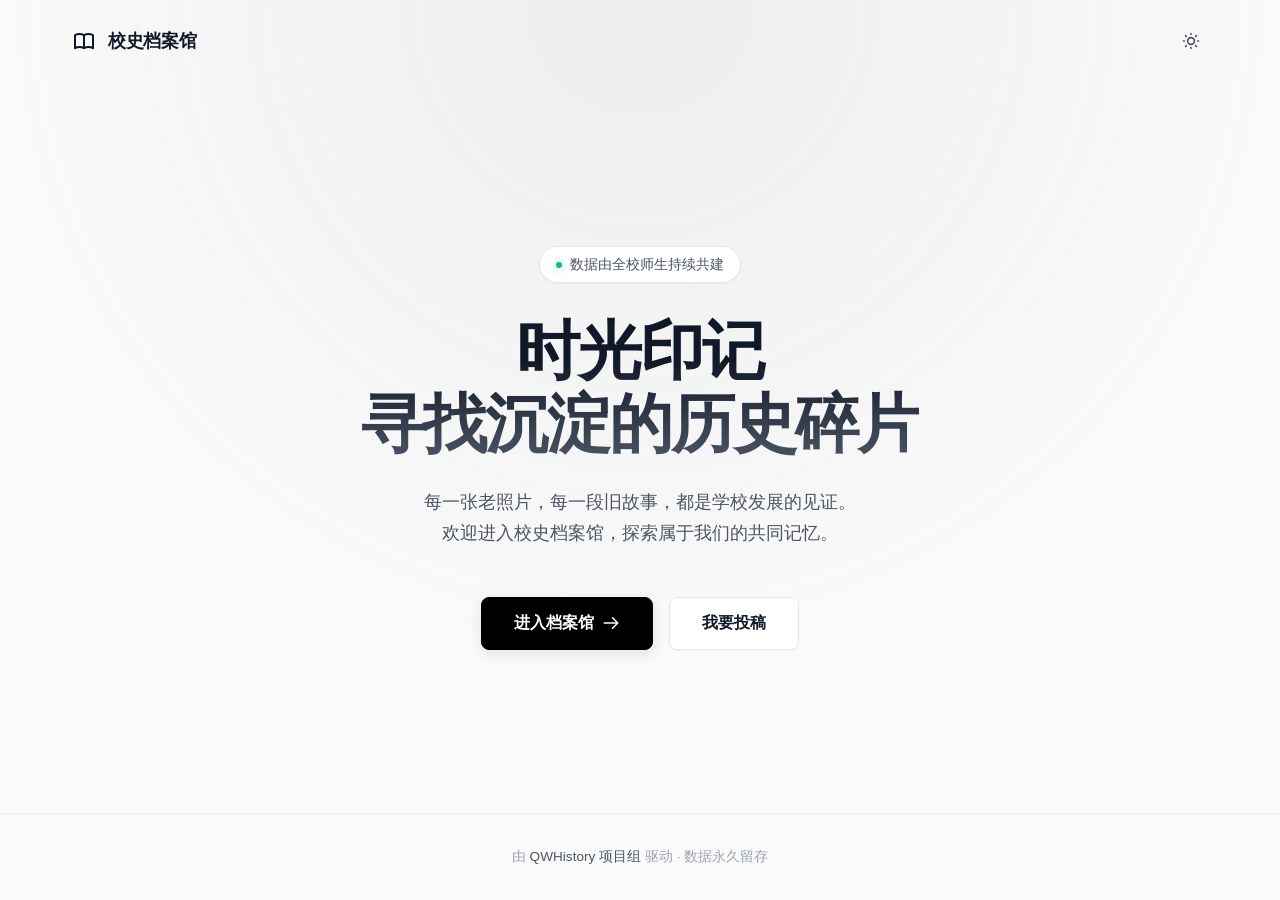
==== index.html @ 24db5ce0 "Enhance index.html with responsive design and themes Updated HTML structure and added styles for dar" ====
<!DOCTYPE html>
<html lang="zh-CN">
<head>
<meta charset="UTF-8">
<meta name="viewport" content="width=device-width, initial-scale=1.0">
<title>校史档案馆 - 时光印记</title>
<style>
  :root {
    --bg-body: #fafafa;
    --bg-surface: #ffffff;
    --bg-hover: #f3f4f6;
    --text-primary: #111827;
    --text-secondary: #4b5563;
    --text-tertiary: #9ca3af;
    --border-color: #e5e7eb;
    --primary: #000000;
    --primary-hover: #333333;
    
    --radius-md: 8px;
    --radius-lg: 12px;
    --shadow-sm: 0 1px 2px 0 rgba(0, 0, 0, 0.04);
    --shadow-lg: 0 10px 25px -5px rgba(0, 0, 0, 0.1);
  }

  [data-theme="dark"] {
    --bg-body: #0d1117;
    --bg-surface: #161b22;
    --bg-hover: #21262d;
    --text-primary: #c9d1d9;
    --text-secondary: #8b949e;
    --text-tertiary: #6e7681;
    --border-color: #30363d;
    --primary: #f0f6fc;
    --primary-hover: #ffffff;
    --shadow-sm: 0 1px 2px 0 rgba(0, 0, 0, 0.3);
    --shadow-lg: 0 10px 25px -5px rgba(0, 0, 0, 0.5);
  }

  * { box-sizing: border-box; margin: 0; padding: 0; }
  
  body {
    font-family: -apple-system, BlinkMacSystemFont, "Segoe UI", Roboto, sans-serif;
    background-color: var(--bg-body);
    color: var(--text-primary);
    line-height: 1.6;
    -webkit-font-smoothing: antialiased;
    min-height: 100vh;
    display: flex;
    flex-direction: column;
    overflow-x: hidden;
    transition: background-color 0.3s, color 0.3s;
  }

  /* 网页背景微光效果 */
  .bg-glow {
    position: fixed;
    top: 0; left: 50%;
    transform: translateX(-50%);
    width: 100vw; height: 100vh;
    background: radial-gradient(circle at 50% 0%, rgba(128, 128, 128, 0.1) 0%, transparent 60%);
    z-index: -1;
    pointer-events: none;
  }

  /* ================= 顶部导航 ================= */
  .navbar {
    padding: 1.5rem 2rem;
    display: flex;
    justify-content: space-between;
    align-items: center;
    max-width: 1200px;
    margin: 0 auto;
    width: 100%;
  }
  
  .nav-brand {
    display: flex;
    align-items: center;
    gap: 0.75rem;
    font-size: 1.1rem;
    font-weight: 700;
    letter-spacing: -0.02em;
  }
  
  .nav-brand svg {
    width: 24px;
    height: 24px;
  }

  .btn-icon {
    background: none; border: 1px solid transparent; cursor: pointer; 
    color: var(--text-secondary); padding: 0.4rem; border-radius: var(--radius-md); 
    display: flex; align-items: center; justify-content: center; transition: all 0.2s;
  }
  .btn-icon:hover { background: var(--bg-hover); color: var(--text-primary); border-color: var(--border-color); }
  .btn-icon:active { transform: scale(0.92); }
  .btn-icon svg { width: 20px; height: 20px; }

  /* ================= 核心内容区 ================= */
  .hero {
    flex: 1;
    display: flex;
    flex-direction: column;
    justify-content: center;
    align-items: center;
    text-align: center;
    padding: 4rem 1.5rem;
    max-width: 800px;
    margin: 0 auto;
  }

  .hero-badge {
    display: inline-flex;
    align-items: center;
    gap: 0.5rem;
    padding: 0.4rem 1rem;
    background: var(--bg-surface);
    border: 1px solid var(--border-color);
    border-radius: 99px;
    font-size: 0.85rem;
    color: var(--text-secondary);
    margin-bottom: 2rem;
    box-shadow: var(--shadow-sm);
    cursor: default;
  }
  
  .hero-badge span.dot {
    width: 6px; height: 6px;
    background-color: #10b981;
    border-radius: 50%;
    box-shadow: 0 0 8px rgba(16, 185, 129, 0.6);
  }

  .hero h1 {
    font-size: clamp(2.5rem, 6vw, 4rem);
    font-weight: 800;
    line-height: 1.15;
    letter-spacing: -0.03em;
    margin-bottom: 1.5rem;
    background: linear-gradient(180deg, var(--text-primary) 30%, var(--text-secondary) 100%);
    -webkit-background-clip: text;
    -webkit-text-fill-color: transparent;
  }

  .hero p {
    font-size: clamp(1rem, 2vw, 1.15rem);
    color: var(--text-secondary);
    max-width: 600px;
    margin-bottom: 3rem;
    line-height: 1.7;
  }

  /* 按钮组 */
  .action-group {
    display: flex;
    gap: 1rem;
    flex-wrap: wrap;
    justify-content: center;
  }

  .btn {
    display: inline-flex;
    align-items: center;
    justify-content: center;
    gap: 0.5rem;
    padding: 0.8rem 2rem;
    font-size: 1rem;
    font-weight: 600;
    border-radius: var(--radius-md);
    text-decoration: none;
    transition: all 0.2s;
    cursor: pointer;
  }

  .btn:active { transform: scale(0.97); }

  .btn-primary {
    background-color: var(--primary);
    color: var(--bg-surface);
    border: 1px solid var(--primary);
    box-shadow: 0 4px 14px 0 rgba(0,0,0,0.1);
  }
  .btn-primary:hover {
    background-color: var(--primary-hover);
    box-shadow: 0 6px 20px rgba(0,0,0,0.15);
  }

  .btn-outline {
    background-color: var(--bg-surface);
    color: var(--text-primary);
    border: 1px solid var(--border-color);
    box-shadow: var(--shadow-sm);
  }
  .btn-outline:hover {
    background-color: var(--bg-hover);
    border-color: var(--text-tertiary);
  }

  /* ================= 页脚 ================= */
  .footer {
    text-align: center;
    padding: 2rem;
    font-size: 0.85rem;
    color: var(--text-tertiary);
    border-top: 1px solid var(--border-color);
    margin-top: auto;
  }
  
  .footer a {
    color: var(--text-secondary);
    text-decoration: none;
    font-weight: 500;
    transition: color 0.2s;
  }
  .footer a:hover { color: var(--text-primary); text-decoration: underline; }
</style>
</head>
<body>

  <div class="bg-glow"></div>

  <nav class="navbar">
    <div class="nav-brand">
      <!-- 书本图标 -->
      <svg xmlns="http://www.w3.org/2000/svg" fill="none" viewBox="0 0 24 24" stroke="currentColor">
        <path stroke-linecap="round" stroke-linejoin="round" stroke-width="2" d="M12 6.253v13m0-13C10.832 5.477 9.246 5 7.5 5S4.168 5.477 3 6.253v13C4.168 18.477 5.754 18 7.5 18s3.332.477 4.5 1.253m0-13C13.168 5.477 14.754 5 16.5 5c1.747 0 3.332.477 4.5 1.253v13C19.832 18.477 18.247 18 16.5 18c-1.746 0-3.332.477-4.5 1.253" />
      </svg>
      校史档案馆
    </div>
    <button id="themeToggle" class="btn-icon" title="切换主题">
      <svg id="icon-sun" xmlns="http://www.w3.org/2000/svg" fill="none" viewBox="0 0 24 24" stroke="currentColor"><path stroke-linecap="round" stroke-linejoin="round" stroke-width="2" d="M12 3v1m0 16v1m9-9h-1M4 12H3m15.364 6.364l-.707-.707M6.343 6.343l-.707-.707m12.728 0l-.707.707M6.343 17.657l-.707.707M16 12a4 4 0 11-8 0 4 4 0 018 0z" /></svg>
      <svg id="icon-moon" style="display:none" xmlns="http://www.w3.org/2000/svg" fill="none" viewBox="0 0 24 24" stroke="currentColor"><path stroke-linecap="round" stroke-linejoin="round" stroke-width="2" d="M20.354 15.354A9 9 0 018.646 3.646 9.003 9.003 0 0012 21a9.003 9.003 0 008.354-5.646z" /></svg>
    </button>
  </nav>

  <main class="hero">
    <div class="hero-badge">
      <span class="dot"></span>
      数据由全校师生持续共建
    </div>
    
    <h1>时光印记<br>寻找沉淀的历史碎片</h1>
    
    <p>
      每一张老照片，每一段旧故事，都是学校发展的见证。<br>
      欢迎进入校史档案馆，探索属于我们的共同记忆。
    </p>

    <div class="action-group">
      <!-- 指向子目录 /history/ -->
      <a href="/history/" class="btn btn-primary">
        进入档案馆
        <svg xmlns="http://www.w3.org/2000/svg" width="18" height="18" fill="none" viewBox="0 0 24 24" stroke="currentColor"><path stroke-linecap="round" stroke-linejoin="round" stroke-width="2" d="M14 5l7 7m0 0l-7 7m7-7H3" /></svg>
      </a>
      <!-- 指向飞书表单 -->
      <a href="https://qcnbntrwmgix.feishu.cn/share/base/form/shrcnkDQYPEUFTH1E3HEWcLcivd" target="_blank" rel="noopener" class="btn btn-outline">
        我要投稿
      </a>
    </div>
  </main>

  <footer class="footer">
    由 <a href="https://github.com/QWHistory" target="_blank" rel="noopener">QWHistory 项目组</a> 驱动 · 数据永久留存
  </footer>

<script>
  function initTheme() {
    const toggleBtn = document.getElementById("themeToggle");
    const sunIcon = document.getElementById("icon-sun");
    const moonIcon = document.getElementById("icon-moon");
    
    // 读取本地存储或系统偏好
    if (localStorage.getItem('theme') === 'dark' || (!localStorage.getItem('theme') && window.matchMedia('(prefers-color-scheme: dark)').matches)) {
      document.documentElement.setAttribute('data-theme', 'dark');
      sunIcon.style.display = "none"; 
      moonIcon.style.display = "block";
    }

    toggleBtn.addEventListener("click", () => {
      const isDark = document.documentElement.getAttribute('data-theme') === 'dark';
      if (isDark) {
        document.documentElement.removeAttribute('data-theme');
        localStorage.setItem('theme', 'light');
        sunIcon.style.display = "block"; 
        moonIcon.style.display = "none";
      } else {
        document.documentElement.setAttribute('data-theme', 'dark');
        localStorage.setItem('theme', 'dark');
        sunIcon.style.display = "none"; 
        moonIcon.style.display = "block";
      }
    });
  }

  initTheme();
</script>
</body>
</html>
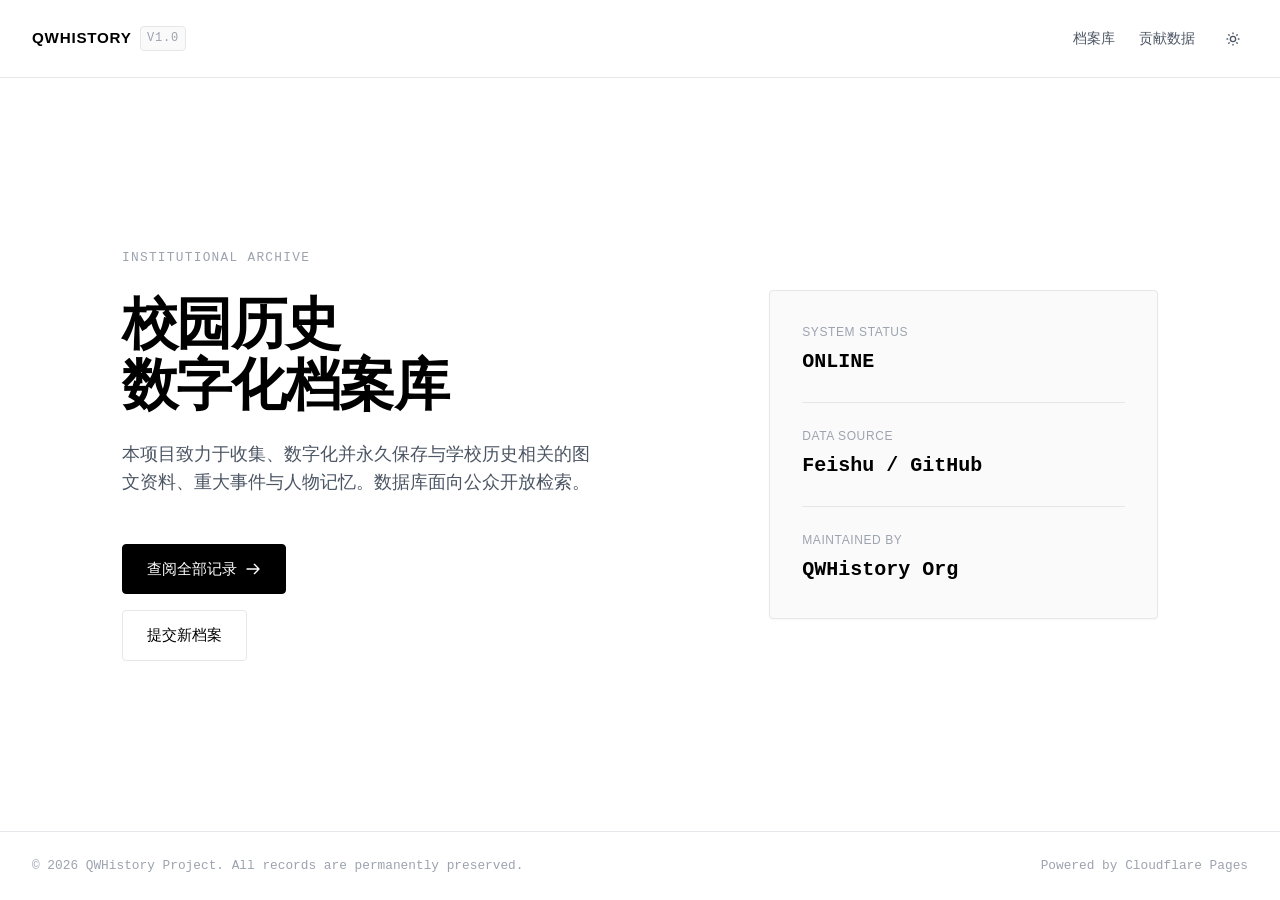
==== commit 0408635e: "Refactor index.html for layout and styling improvements Updated styles and structure for improved la" ====
--- a/index.html
+++ b/index.html
@@ -3,23 +3,21 @@
 <head>
 <meta charset="UTF-8">
 <meta name="viewport" content="width=device-width, initial-scale=1.0">
-<title>校史档案馆 - 时光印记</title>
+<title>校史档案馆</title>
 <style>
   :root {
-    --bg-body: #fafafa;
-    --bg-surface: #ffffff;
+    --bg-body: #ffffff;
+    --bg-surface: #fafafa;
     --bg-hover: #f3f4f6;
-    --text-primary: #111827;
+    --text-primary: #000000;
     --text-secondary: #4b5563;
     --text-tertiary: #9ca3af;
     --border-color: #e5e7eb;
     --primary: #000000;
     --primary-hover: #333333;
     
-    --radius-md: 8px;
-    --radius-lg: 12px;
+    --radius-md: 4px;
     --shadow-sm: 0 1px 2px 0 rgba(0, 0, 0, 0.04);
-    --shadow-lg: 0 10px 25px -5px rgba(0, 0, 0, 0.1);
   }
 
   [data-theme="dark"] {
@@ -33,13 +31,12 @@
     --primary: #f0f6fc;
     --primary-hover: #ffffff;
     --shadow-sm: 0 1px 2px 0 rgba(0, 0, 0, 0.3);
-    --shadow-lg: 0 10px 25px -5px rgba(0, 0, 0, 0.5);
   }
 
   * { box-sizing: border-box; margin: 0; padding: 0; }
   
   body {
-    font-family: -apple-system, BlinkMacSystemFont, "Segoe UI", Roboto, sans-serif;
+    font-family: -apple-system, BlinkMacSystemFont, "Segoe UI", Roboto, "Helvetica Neue", Arial, sans-serif;
     background-color: var(--bg-body);
     color: var(--text-primary);
     line-height: 1.6;
@@ -47,220 +44,282 @@
     min-height: 100vh;
     display: flex;
     flex-direction: column;
-    overflow-x: hidden;
-    transition: background-color 0.3s, color 0.3s;
-  }
-
-  /* 网页背景微光效果 */
-  .bg-glow {
-    position: fixed;
-    top: 0; left: 50%;
-    transform: translateX(-50%);
-    width: 100vw; height: 100vh;
-    background: radial-gradient(circle at 50% 0%, rgba(128, 128, 128, 0.1) 0%, transparent 60%);
-    z-index: -1;
-    pointer-events: none;
-  }
-
-  /* ================= 顶部导航 ================= */
+    transition: background-color 0.2s, color 0.2s;
+  }
+
+  /* ================= 顶部导航 (极简) ================= */
   .navbar {
     padding: 1.5rem 2rem;
     display: flex;
     justify-content: space-between;
     align-items: center;
-    max-width: 1200px;
+    border-bottom: 1px solid var(--border-color);
+    background-color: var(--bg-body);
+  }
+  
+  .nav-brand {
+    font-size: 0.95rem;
+    font-weight: 600;
+    letter-spacing: 0.05em;
+    text-transform: uppercase;
+    display: flex;
+    align-items: center;
+    gap: 0.5rem;
+  }
+
+  .nav-brand .version {
+    font-family: "SFMono-Regular", Consolas, "Liberation Mono", Menlo, monospace;
+    font-size: 0.75rem;
+    color: var(--text-tertiary);
+    font-weight: normal;
+    background: var(--bg-surface);
+    padding: 0.1rem 0.4rem;
+    border-radius: var(--radius-md);
+    border: 1px solid var(--border-color);
+  }
+
+  .nav-links {
+    display: flex;
+    align-items: center;
+    gap: 1.5rem;
+  }
+
+  .nav-links a {
+    color: var(--text-secondary);
+    text-decoration: none;
+    font-size: 0.85rem;
+    font-weight: 500;
+    transition: color 0.2s;
+  }
+  .nav-links a:hover { color: var(--text-primary); }
+
+  .btn-icon {
+    background: none; border: 1px solid transparent; cursor: pointer; 
+    color: var(--text-secondary); padding: 0.35rem; border-radius: var(--radius-md); 
+    display: flex; align-items: center; justify-content: center; transition: all 0.2s;
+  }
+  .btn-icon:hover { background: var(--bg-surface); color: var(--text-primary); border-color: var(--border-color); }
+  .btn-icon svg { width: 16px; height: 16px; }
+
+  /* ================= 核心内容区 (非对称网格) ================= */
+  .container {
+    flex: 1;
+    max-width: 1100px;
     margin: 0 auto;
     width: 100%;
-  }
-  
-  .nav-brand {
-    display: flex;
-    align-items: center;
-    gap: 0.75rem;
-    font-size: 1.1rem;
+    padding: 6rem 2rem;
+    display: grid;
+    grid-template-columns: 1.2fr 0.8fr;
+    gap: 4rem;
+    align-items: center;
+  }
+
+  .hero-content {
+    max-width: 600px;
+  }
+
+  .hero-label {
+    font-family: "SFMono-Regular", Consolas, "Liberation Mono", Menlo, monospace;
+    font-size: 0.8rem;
+    color: var(--text-tertiary);
+    text-transform: uppercase;
+    letter-spacing: 0.1em;
+    margin-bottom: 1.5rem;
+    display: block;
+  }
+
+  .hero-content h1 {
+    font-size: clamp(2.5rem, 5vw, 3.5rem);
     font-weight: 700;
-    letter-spacing: -0.02em;
-  }
-  
-  .nav-brand svg {
-    width: 24px;
-    height: 24px;
-  }
-
-  .btn-icon {
-    background: none; border: 1px solid transparent; cursor: pointer; 
-    color: var(--text-secondary); padding: 0.4rem; border-radius: var(--radius-md); 
-    display: flex; align-items: center; justify-content: center; transition: all 0.2s;
-  }
-  .btn-icon:hover { background: var(--bg-hover); color: var(--text-primary); border-color: var(--border-color); }
-  .btn-icon:active { transform: scale(0.92); }
-  .btn-icon svg { width: 20px; height: 20px; }
-
-  /* ================= 核心内容区 ================= */
-  .hero {
-    flex: 1;
-    display: flex;
-    flex-direction: column;
-    justify-content: center;
-    align-items: center;
-    text-align: center;
-    padding: 4rem 1.5rem;
-    max-width: 800px;
-    margin: 0 auto;
-  }
-
-  .hero-badge {
-    display: inline-flex;
-    align-items: center;
-    gap: 0.5rem;
-    padding: 0.4rem 1rem;
-    background: var(--bg-surface);
-    border: 1px solid var(--border-color);
-    border-radius: 99px;
-    font-size: 0.85rem;
-    color: var(--text-secondary);
-    margin-bottom: 2rem;
-    box-shadow: var(--shadow-sm);
-    cursor: default;
-  }
-  
-  .hero-badge span.dot {
-    width: 6px; height: 6px;
-    background-color: #10b981;
-    border-radius: 50%;
-    box-shadow: 0 0 8px rgba(16, 185, 129, 0.6);
-  }
-
-  .hero h1 {
-    font-size: clamp(2.5rem, 6vw, 4rem);
-    font-weight: 800;
-    line-height: 1.15;
+    line-height: 1.1;
     letter-spacing: -0.03em;
     margin-bottom: 1.5rem;
-    background: linear-gradient(180deg, var(--text-primary) 30%, var(--text-secondary) 100%);
-    -webkit-background-clip: text;
-    -webkit-text-fill-color: transparent;
-  }
-
-  .hero p {
-    font-size: clamp(1rem, 2vw, 1.15rem);
+    color: var(--text-primary);
+  }
+
+  .hero-content p {
+    font-size: 1.1rem;
     color: var(--text-secondary);
-    max-width: 600px;
     margin-bottom: 3rem;
-    line-height: 1.7;
-  }
-
-  /* 按钮组 */
+    line-height: 1.6;
+    max-width: 480px;
+  }
+
+  /* 文本链接式按钮 */
   .action-group {
     display: flex;
+    flex-direction: column;
     gap: 1rem;
-    flex-wrap: wrap;
-    justify-content: center;
-  }
-
-  .btn {
+    align-items: flex-start;
+  }
+
+  .action-link {
     display: inline-flex;
     align-items: center;
-    justify-content: center;
     gap: 0.5rem;
-    padding: 0.8rem 2rem;
-    font-size: 1rem;
-    font-weight: 600;
+    padding: 0.75rem 1.5rem;
+    font-size: 0.95rem;
+    font-weight: 500;
+    text-decoration: none;
     border-radius: var(--radius-md);
-    text-decoration: none;
     transition: all 0.2s;
-    cursor: pointer;
-  }
-
-  .btn:active { transform: scale(0.97); }
-
-  .btn-primary {
+  }
+
+  .action-link.primary {
     background-color: var(--primary);
-    color: var(--bg-surface);
+    color: var(--bg-body);
     border: 1px solid var(--primary);
-    box-shadow: 0 4px 14px 0 rgba(0,0,0,0.1);
-  }
-  .btn-primary:hover {
+  }
+  .action-link.primary:hover {
     background-color: var(--primary-hover);
-    box-shadow: 0 6px 20px rgba(0,0,0,0.15);
-  }
-
-  .btn-outline {
-    background-color: var(--bg-surface);
+  }
+
+  .action-link.secondary {
+    background-color: transparent;
     color: var(--text-primary);
     border: 1px solid var(--border-color);
+  }
+  .action-link.secondary:hover {
+    background-color: var(--bg-surface);
+    border-color: var(--text-tertiary);
+  }
+
+  .action-link svg {
+    width: 16px;
+    height: 16px;
+    transition: transform 0.2s;
+  }
+  .action-link:hover svg {
+    transform: translateX(3px);
+  }
+
+  /* ================= 右侧档案信息面板 ================= */
+  .stats-panel {
+    border: 1px solid var(--border-color);
+    border-radius: var(--radius-md);
+    background-color: var(--bg-surface);
+    padding: 2rem;
+    display: flex;
+    flex-direction: column;
+    gap: 1.5rem;
     box-shadow: var(--shadow-sm);
   }
-  .btn-outline:hover {
-    background-color: var(--bg-hover);
-    border-color: var(--text-tertiary);
+
+  .stat-item {
+    display: flex;
+    flex-direction: column;
+    gap: 0.25rem;
+  }
+
+  .stat-label {
+    font-size: 0.75rem;
+    color: var(--text-tertiary);
+    text-transform: uppercase;
+    letter-spacing: 0.05em;
+  }
+
+  .stat-value {
+    font-family: "SFMono-Regular", Consolas, "Liberation Mono", Menlo, monospace;
+    font-size: 1.25rem;
+    font-weight: 600;
+    color: var(--text-primary);
+  }
+
+  .divider {
+    height: 1px;
+    background-color: var(--border-color);
+    width: 100%;
   }
 
   /* ================= 页脚 ================= */
   .footer {
-    text-align: center;
-    padding: 2rem;
-    font-size: 0.85rem;
+    border-top: 1px solid var(--border-color);
+    padding: 1.5rem 2rem;
+    display: flex;
+    justify-content: space-between;
+    font-size: 0.8rem;
     color: var(--text-tertiary);
-    border-top: 1px solid var(--border-color);
-    margin-top: auto;
-  }
-  
-  .footer a {
-    color: var(--text-secondary);
-    text-decoration: none;
-    font-weight: 500;
-    transition: color 0.2s;
-  }
-  .footer a:hover { color: var(--text-primary); text-decoration: underline; }
+    font-family: "SFMono-Regular", Consolas, "Liberation Mono", Menlo, monospace;
+  }
+
+  /* 响应式 */
+  @media (max-width: 768px) {
+    .container {
+      grid-template-columns: 1fr;
+      gap: 3rem;
+      padding: 4rem 1.5rem;
+    }
+    .navbar {
+      padding: 1rem 1.5rem;
+    }
+    .nav-links a:not(.btn-icon) {
+      display: none; /* 移动端隐藏文字链接，保留图标或仅在下方展示 */
+    }
+    .footer {
+      flex-direction: column;
+      gap: 0.5rem;
+      align-items: center;
+      text-align: center;
+    }
+  }
 </style>
 </head>
 <body>
 
-  <div class="bg-glow"></div>
-
   <nav class="navbar">
     <div class="nav-brand">
-      <!-- 书本图标 -->
-      <svg xmlns="http://www.w3.org/2000/svg" fill="none" viewBox="0 0 24 24" stroke="currentColor">
-        <path stroke-linecap="round" stroke-linejoin="round" stroke-width="2" d="M12 6.253v13m0-13C10.832 5.477 9.246 5 7.5 5S4.168 5.477 3 6.253v13C4.168 18.477 5.754 18 7.5 18s3.332.477 4.5 1.253m0-13C13.168 5.477 14.754 5 16.5 5c1.747 0 3.332.477 4.5 1.253v13C19.832 18.477 18.247 18 16.5 18c-1.746 0-3.332.477-4.5 1.253" />
-      </svg>
-      校史档案馆
+      QWHistory <span class="version">v1.0</span>
     </div>
-    <button id="themeToggle" class="btn-icon" title="切换主题">
-      <svg id="icon-sun" xmlns="http://www.w3.org/2000/svg" fill="none" viewBox="0 0 24 24" stroke="currentColor"><path stroke-linecap="round" stroke-linejoin="round" stroke-width="2" d="M12 3v1m0 16v1m9-9h-1M4 12H3m15.364 6.364l-.707-.707M6.343 6.343l-.707-.707m12.728 0l-.707.707M6.343 17.657l-.707.707M16 12a4 4 0 11-8 0 4 4 0 018 0z" /></svg>
-      <svg id="icon-moon" style="display:none" xmlns="http://www.w3.org/2000/svg" fill="none" viewBox="0 0 24 24" stroke="currentColor"><path stroke-linecap="round" stroke-linejoin="round" stroke-width="2" d="M20.354 15.354A9 9 0 018.646 3.646 9.003 9.003 0 0012 21a9.003 9.003 0 008.354-5.646z" /></svg>
-    </button>
+    <div class="nav-links">
+      <a href="/history/">档案库</a>
+      <a href="https://qcnbntrwmgix.feishu.cn/share/base/form/shrcnkDQYPEUFTH1E3HEWcLcivd" target="_blank">贡献数据</a>
+      <button id="themeToggle" class="btn-icon" title="切换主题">
+        <svg id="icon-sun" xmlns="http://www.w3.org/2000/svg" fill="none" viewBox="0 0 24 24" stroke="currentColor"><path stroke-linecap="round" stroke-linejoin="round" stroke-width="2" d="M12 3v1m0 16v1m9-9h-1M4 12H3m15.364 6.364l-.707-.707M6.343 6.343l-.707-.707m12.728 0l-.707.707M6.343 17.657l-.707.707M16 12a4 4 0 11-8 0 4 4 0 018 0z" /></svg>
+        <svg id="icon-moon" style="display:none" xmlns="http://www.w3.org/2000/svg" fill="none" viewBox="0 0 24 24" stroke="currentColor"><path stroke-linecap="round" stroke-linejoin="round" stroke-width="2" d="M20.354 15.354A9 9 0 018.646 3.646 9.003 9.003 0 0012 21a9.003 9.003 0 008.354-5.646z" /></svg>
+      </button>
+    </div>
   </nav>
 
-  <main class="hero">
-    <div class="hero-badge">
-      <span class="dot"></span>
-      数据由全校师生持续共建
+  <main class="container">
+    <div class="hero-content">
+      <span class="hero-label">INSTITUTIONAL ARCHIVE</span>
+      <h1>校园历史<br>数字化档案库</h1>
+      <p>
+        本项目致力于收集、数字化并永久保存与学校历史相关的图文资料、重大事件与人物记忆。数据库面向公众开放检索。
+      </p>
+      
+      <div class="action-group">
+        <a href="/history/" class="action-link primary">
+          查阅全部记录
+          <svg xmlns="http://www.w3.org/2000/svg" fill="none" viewBox="0 0 24 24" stroke="currentColor"><path stroke-linecap="round" stroke-linejoin="round" stroke-width="2" d="M14 5l7 7m0 0l-7 7m7-7H3" /></svg>
+        </a>
+        <a href="https://qcnbntrwmgix.feishu.cn/share/base/form/shrcnkDQYPEUFTH1E3HEWcLcivd" target="_blank" rel="noopener" class="action-link secondary">
+          提交新档案
+        </a>
+      </div>
     </div>
-    
-    <h1>时光印记<br>寻找沉淀的历史碎片</h1>
-    
-    <p>
-      每一张老照片，每一段旧故事，都是学校发展的见证。<br>
-      欢迎进入校史档案馆，探索属于我们的共同记忆。
-    </p>
-
-    <div class="action-group">
-      <!-- 指向子目录 /history/ -->
-      <a href="/history/" class="btn btn-primary">
-        进入档案馆
-        <svg xmlns="http://www.w3.org/2000/svg" width="18" height="18" fill="none" viewBox="0 0 24 24" stroke="currentColor"><path stroke-linecap="round" stroke-linejoin="round" stroke-width="2" d="M14 5l7 7m0 0l-7 7m7-7H3" /></svg>
-      </a>
-      <!-- 指向飞书表单 -->
-      <a href="https://qcnbntrwmgix.feishu.cn/share/base/form/shrcnkDQYPEUFTH1E3HEWcLcivd" target="_blank" rel="noopener" class="btn btn-outline">
-        我要投稿
-      </a>
+
+    <div class="stats-panel">
+      <div class="stat-item">
+        <span class="stat-label">System Status</span>
+        <span class="stat-value">ONLINE</span>
+      </div>
+      <div class="divider"></div>
+      <div class="stat-item">
+        <span class="stat-label">Data Source</span>
+        <span class="stat-value">Feishu / GitHub</span>
+      </div>
+      <div class="divider"></div>
+      <div class="stat-item">
+        <span class="stat-label">Maintained By</span>
+        <span class="stat-value">QWHistory Org</span>
+      </div>
     </div>
   </main>
 
   <footer class="footer">
-    由 <a href="https://github.com/QWHistory" target="_blank" rel="noopener">QWHistory 项目组</a> 驱动 · 数据永久留存
+    <span>© 2026 QWHistory Project. All records are permanently preserved.</span>
+    <span>Powered by Cloudflare Pages</span>
   </footer>
 
 <script>
@@ -269,7 +328,6 @@
     const sunIcon = document.getElementById("icon-sun");
     const moonIcon = document.getElementById("icon-moon");
     
-    // 读取本地存储或系统偏好
     if (localStorage.getItem('theme') === 'dark' || (!localStorage.getItem('theme') && window.matchMedia('(prefers-color-scheme: dark)').matches)) {
       document.documentElement.setAttribute('data-theme', 'dark');
       sunIcon.style.display = "none"; 
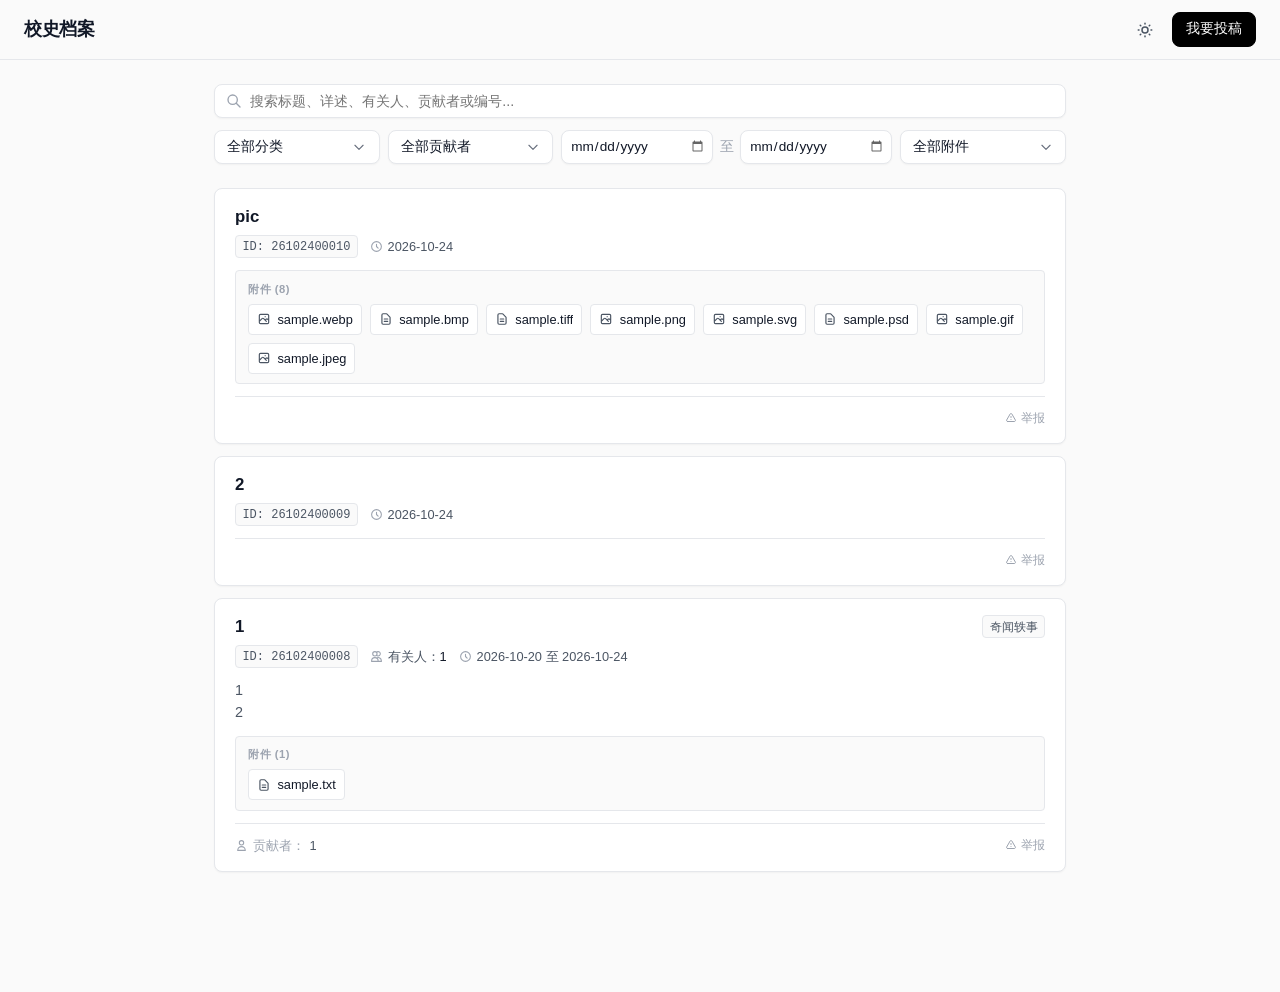
==== commit 1d27ce76: "Update print statement from 'Hello' to 'Goodbye' 限制无限滚动最大渲染 200 条" ====
--- a/index.html
+++ b/index.html
@@ -3,354 +3,653 @@
 <head>
 <meta charset="UTF-8">
 <meta name="viewport" content="width=device-width, initial-scale=1.0">
-<title>校史档案馆</title>
+<title>校史档案 - 历史长廊</title>
 <style>
   :root {
-    --bg-body: #ffffff;
-    --bg-surface: #fafafa;
-    --bg-hover: #f3f4f6;
-    --text-primary: #000000;
-    --text-secondary: #4b5563;
-    --text-tertiary: #9ca3af;
-    --border-color: #e5e7eb;
-    --primary: #000000;
-    --primary-hover: #333333;
-    
-    --radius-md: 4px;
+    --bg-body: #fafafa; --bg-surface: #ffffff; --bg-hover: #f3f4f6;
+    --text-primary: #111827; --text-secondary: #4b5563; --text-tertiary: #9ca3af;
+    --border-color: #e5e7eb; --border-focus: #9ca3af;
+    --primary: #000000; --primary-hover: #333333;
+    --radius-sm: 4px; --radius-md: 8px; --radius-lg: 12px;
     --shadow-sm: 0 1px 2px 0 rgba(0, 0, 0, 0.04);
-  }
-
+    --shadow-lg: 0 10px 25px -5px rgba(0, 0, 0, 0.1), 0 8px 10px -6px rgba(0, 0, 0, 0.1);
+    --mark-bg: #fef08a; --mark-text: #854d0e;
+    --skeleton-bg: #e5e7eb; --skeleton-shimmer: #f3f4f6;
+  }
   [data-theme="dark"] {
-    --bg-body: #0d1117;
-    --bg-surface: #161b22;
-    --bg-hover: #21262d;
-    --text-primary: #c9d1d9;
-    --text-secondary: #8b949e;
-    --text-tertiary: #6e7681;
-    --border-color: #30363d;
-    --primary: #f0f6fc;
-    --primary-hover: #ffffff;
+    --bg-body: #0d1117; --bg-surface: #161b22; --bg-hover: #21262d;
+    --text-primary: #c9d1d9; --text-secondary: #8b949e; --text-tertiary: #6e7681;
+    --border-color: #30363d; --border-focus: #8b949e;
+    --primary: #f0f6fc; --primary-hover: #ffffff;
     --shadow-sm: 0 1px 2px 0 rgba(0, 0, 0, 0.3);
-  }
-
+    --shadow-lg: 0 10px 25px -5px rgba(0, 0, 0, 0.5);
+    --mark-bg: #854d0e; --mark-text: #fef08a;
+    --skeleton-bg: #21262d; --skeleton-shimmer: #30363d;
+  }
   * { box-sizing: border-box; margin: 0; padding: 0; }
-  
   body {
-    font-family: -apple-system, BlinkMacSystemFont, "Segoe UI", Roboto, "Helvetica Neue", Arial, sans-serif;
-    background-color: var(--bg-body);
-    color: var(--text-primary);
-    line-height: 1.6;
-    -webkit-font-smoothing: antialiased;
-    min-height: 100vh;
-    display: flex;
-    flex-direction: column;
-    transition: background-color 0.2s, color 0.2s;
-  }
-
-  /* ================= 顶部导航 (极简) ================= */
+    font-family: -apple-system, BlinkMacSystemFont, "Segoe UI", Roboto, sans-serif;
+    background-color: var(--bg-body); color: var(--text-primary); line-height: 1.5;
+    padding-bottom: 4rem; -webkit-font-smoothing: antialiased;
+  }
+  body.modal-open { overflow: hidden; }
+  ::-webkit-scrollbar { width: 8px; height: 8px; }
+  ::-webkit-scrollbar-track { background: transparent; }
+  ::-webkit-scrollbar-thumb { background: var(--border-color); border-radius: var(--radius-sm); }
+  ::-webkit-scrollbar-thumb:hover { background: var(--text-tertiary); }
+  
   .navbar {
-    padding: 1.5rem 2rem;
-    display: flex;
-    justify-content: space-between;
-    align-items: center;
-    border-bottom: 1px solid var(--border-color);
-    background-color: var(--bg-body);
-  }
-  
-  .nav-brand {
-    font-size: 0.95rem;
-    font-weight: 600;
-    letter-spacing: 0.05em;
-    text-transform: uppercase;
-    display: flex;
-    align-items: center;
-    gap: 0.5rem;
-  }
-
-  .nav-brand .version {
-    font-family: "SFMono-Regular", Consolas, "Liberation Mono", Menlo, monospace;
-    font-size: 0.75rem;
-    color: var(--text-tertiary);
-    font-weight: normal;
-    background: var(--bg-surface);
-    padding: 0.1rem 0.4rem;
-    border-radius: var(--radius-md);
-    border: 1px solid var(--border-color);
-  }
-
-  .nav-links {
-    display: flex;
-    align-items: center;
-    gap: 1.5rem;
-  }
-
-  .nav-links a {
-    color: var(--text-secondary);
-    text-decoration: none;
-    font-size: 0.85rem;
-    font-weight: 500;
-    transition: color 0.2s;
-  }
-  .nav-links a:hover { color: var(--text-primary); }
-
+    position: sticky; top: 0; background-color: var(--bg-body); border-bottom: 1px solid var(--border-color);
+    padding: 0.75rem 1.5rem; display: flex; justify-content: space-between; align-items: center; z-index: 100; flex-wrap: wrap; gap: 0.5rem;
+  }
+  .nav-brand { font-size: 1.1rem; font-weight: 600; letter-spacing: -0.02em; }
+  .nav-actions { display: flex; align-items: center; gap: 0.75rem; }
   .btn-icon {
-    background: none; border: 1px solid transparent; cursor: pointer; 
-    color: var(--text-secondary); padding: 0.35rem; border-radius: var(--radius-md); 
-    display: flex; align-items: center; justify-content: center; transition: all 0.2s;
-  }
-  .btn-icon:hover { background: var(--bg-surface); color: var(--text-primary); border-color: var(--border-color); }
-  .btn-icon svg { width: 16px; height: 16px; }
-
-  /* ================= 核心内容区 (非对称网格) ================= */
-  .container {
-    flex: 1;
-    max-width: 1100px;
-    margin: 0 auto;
-    width: 100%;
-    padding: 6rem 2rem;
-    display: grid;
-    grid-template-columns: 1.2fr 0.8fr;
-    gap: 4rem;
-    align-items: center;
-  }
-
-  .hero-content {
-    max-width: 600px;
-  }
-
-  .hero-label {
-    font-family: "SFMono-Regular", Consolas, "Liberation Mono", Menlo, monospace;
-    font-size: 0.8rem;
-    color: var(--text-tertiary);
-    text-transform: uppercase;
-    letter-spacing: 0.1em;
-    margin-bottom: 1.5rem;
-    display: block;
-  }
-
-  .hero-content h1 {
-    font-size: clamp(2.5rem, 5vw, 3.5rem);
-    font-weight: 700;
-    line-height: 1.1;
-    letter-spacing: -0.03em;
-    margin-bottom: 1.5rem;
-    color: var(--text-primary);
-  }
-
-  .hero-content p {
-    font-size: 1.1rem;
-    color: var(--text-secondary);
-    margin-bottom: 3rem;
-    line-height: 1.6;
-    max-width: 480px;
-  }
-
-  /* 文本链接式按钮 */
-  .action-group {
-    display: flex;
-    flex-direction: column;
-    gap: 1rem;
-    align-items: flex-start;
-  }
-
-  .action-link {
-    display: inline-flex;
-    align-items: center;
-    gap: 0.5rem;
-    padding: 0.75rem 1.5rem;
-    font-size: 0.95rem;
-    font-weight: 500;
-    text-decoration: none;
-    border-radius: var(--radius-md);
-    transition: all 0.2s;
-  }
-
-  .action-link.primary {
-    background-color: var(--primary);
-    color: var(--bg-body);
-    border: 1px solid var(--primary);
-  }
-  .action-link.primary:hover {
-    background-color: var(--primary-hover);
-  }
-
-  .action-link.secondary {
-    background-color: transparent;
-    color: var(--text-primary);
-    border: 1px solid var(--border-color);
-  }
-  .action-link.secondary:hover {
-    background-color: var(--bg-surface);
-    border-color: var(--text-tertiary);
-  }
-
-  .action-link svg {
-    width: 16px;
-    height: 16px;
-    transition: transform 0.2s;
-  }
-  .action-link:hover svg {
-    transform: translateX(3px);
-  }
-
-  /* ================= 右侧档案信息面板 ================= */
-  .stats-panel {
-    border: 1px solid var(--border-color);
-    border-radius: var(--radius-md);
-    background-color: var(--bg-surface);
-    padding: 2rem;
-    display: flex;
-    flex-direction: column;
-    gap: 1.5rem;
-    box-shadow: var(--shadow-sm);
-  }
-
-  .stat-item {
-    display: flex;
-    flex-direction: column;
-    gap: 0.25rem;
-  }
-
-  .stat-label {
-    font-size: 0.75rem;
-    color: var(--text-tertiary);
-    text-transform: uppercase;
-    letter-spacing: 0.05em;
-  }
-
-  .stat-value {
-    font-family: "SFMono-Regular", Consolas, "Liberation Mono", Menlo, monospace;
-    font-size: 1.25rem;
-    font-weight: 600;
-    color: var(--text-primary);
-  }
-
-  .divider {
-    height: 1px;
-    background-color: var(--border-color);
-    width: 100%;
-  }
-
-  /* ================= 页脚 ================= */
-  .footer {
-    border-top: 1px solid var(--border-color);
-    padding: 1.5rem 2rem;
-    display: flex;
-    justify-content: space-between;
-    font-size: 0.8rem;
-    color: var(--text-tertiary);
-    font-family: "SFMono-Regular", Consolas, "Liberation Mono", Menlo, monospace;
-  }
-
-  /* 响应式 */
-  @media (max-width: 768px) {
-    .container {
-      grid-template-columns: 1fr;
-      gap: 3rem;
-      padding: 4rem 1.5rem;
-    }
-    .navbar {
-      padding: 1rem 1.5rem;
-    }
-    .nav-links a:not(.btn-icon) {
-      display: none; /* 移动端隐藏文字链接，保留图标或仅在下方展示 */
-    }
-    .footer {
-      flex-direction: column;
-      gap: 0.5rem;
-      align-items: center;
-      text-align: center;
-    }
+    background: none; border: 1px solid transparent; cursor: pointer; color: var(--text-secondary);
+    padding: 0.35rem; border-radius: var(--radius-md); display: flex; align-items: center; justify-content: center; transition: all 0.2s;
+  }
+  .btn-icon:hover { background: var(--bg-hover); color: var(--text-primary); border-color: var(--border-color); }
+  .btn-icon:active { transform: scale(0.92); }
+  .btn-icon svg { width: 18px; height: 18px; }
+  .btn-primary {
+    background: var(--primary); color: var(--bg-surface); text-decoration: none;
+    padding: 0.4rem 0.8rem; border-radius: var(--radius-md); font-size: 0.85rem; 
+    font-weight: 500; border: 1px solid var(--primary); transition: all 0.2s;
+  }
+  .btn-primary:hover { background: var(--primary-hover); }
+  .btn-primary:active { transform: scale(0.96); }
+  
+  .container { max-width: 900px; margin: 1.5rem auto; padding: 0 1.5rem; }
+  .toolbar { display: flex; flex-direction: column; gap: 0.75rem; margin-bottom: 1.5rem; }
+  .search-row { display: flex; gap: 0.5rem; align-items: center; }
+  .search-wrapper { position: relative; display: flex; align-items: center; flex: 1; }
+  .search-wrapper svg.search-icon { position: absolute; left: 0.75rem; width: 16px; height: 16px; color: var(--text-tertiary); }
+  .search-input {
+    width: 100%; height: 34px; padding: 0 2.2rem; border: 1px solid var(--border-color); border-radius: var(--radius-md);
+    font-size: 0.9rem; background: var(--bg-surface); color: var(--text-primary); transition: border-color 0.2s, box-shadow 0.2s; box-shadow: var(--shadow-sm);
+  }
+  .search-input:focus { outline: none; border-color: var(--border-focus); box-shadow: 0 0 0 2px rgba(128,128,128,0.1); }
+  .btn-clear-search {
+    position: absolute; right: 0.5rem; display: none; background: none; border: none; color: var(--text-tertiary);
+    cursor: pointer; padding: 0.2rem; border-radius: 50%; align-items: center; justify-content: center; transition: all 0.2s;
+  }
+  .btn-clear-search:hover { background: var(--bg-hover); color: var(--text-primary); }
+  .btn-clear-search svg { width: 14px; height: 14px; }
+  .btn-reset-all {
+    display: none; height: 34px; padding: 0 0.8rem; background: var(--bg-surface); border: 1px solid var(--border-color);
+    border-radius: var(--radius-md); font-size: 0.85rem; color: var(--text-secondary);
+    cursor: pointer; white-space: nowrap; transition: all 0.2s; box-shadow: var(--shadow-sm); align-items: center; justify-content: center;
+  }
+  .btn-reset-all:hover { background: var(--bg-hover); color: var(--text-primary); border-color: var(--border-focus); }
+  .btn-reset-all:active { transform: scale(0.96); }
+  
+  .filter-row { display: grid; grid-template-columns: 1fr 1fr 2fr 1fr; gap: 0.5rem; align-items: center; width: 100%; }
+  .filter-select {
+    width: 100%; height: 34px; padding: 0 2rem 0 0.75rem; border: 1px solid var(--border-color); border-radius: var(--radius-md); 
+    font-size: 0.85rem; background-color: var(--bg-surface); color: var(--text-primary); cursor: pointer; appearance: none; box-shadow: var(--shadow-sm);
+    background-image: url("data:image/svg+xml,%3Csvg xmlns='http://www.w3.org/2000/svg' fill='none' viewBox='0 0 24 24' stroke='%236b7280'%3E%3Cpath stroke-linecap='round' stroke-linejoin='round' stroke-width='2' d='M19 9l-7 7-7-7'%3E%3C/path%3E%3C/svg%3E");
+    background-repeat: no-repeat; background-position: right 0.75rem center; background-size: 0.9rem; transition: border-color 0.2s; line-height: 32px; text-overflow: ellipsis;
+  }
+  .filter-select:focus { outline: none; border-color: var(--border-focus); }
+  .date-range-group { display: flex; align-items: center; gap: 0.4rem; width: 100%; min-width: 0; }
+  .date-input {
+    flex: 1; width: 100%; min-width: 0; height: 34px; padding: 0 0.5rem; border: 1px solid var(--border-color); border-radius: var(--radius-md); 
+    font-size: 0.85rem; background: var(--bg-surface); color: var(--text-primary); box-shadow: var(--shadow-sm); transition: border-color 0.2s; outline: none; font-family: inherit; line-height: 32px;
+  }
+  .date-input:focus { border-color: var(--border-focus); }
+  .date-input::-webkit-calendar-picker-indicator { cursor: pointer; opacity: 0.6; filter: var(--calendar-filter, none); padding: 0; margin-left: 2px; }
+  [data-theme="dark"] { --calendar-filter: invert(1); }
+  .range-separator { color: var(--text-tertiary); font-size: 0.85rem; flex-shrink: 0; }
+  
+  @keyframes shimmer { 0% { background-position: -1000px 0; } 100% { background-position: 1000px 0; } }
+  .skeleton-card { background: var(--bg-surface); border: 1px solid var(--border-color); border-radius: var(--radius-md); padding: 1rem 1.25rem; margin-bottom: 0.75rem; height: 140px; display: flex; flex-direction: column; gap: 12px; }
+  .skeleton-line { background: linear-gradient(90deg, var(--skeleton-bg) 25%, var(--skeleton-shimmer) 50%, var(--skeleton-bg) 75%); background-size: 1000px 100%; animation: shimmer 2s infinite linear; border-radius: var(--radius-sm); height: 16px; }
+  .skeleton-title { width: 40%; height: 24px; }
+  .skeleton-meta { width: 70%; height: 14px; }
+  .skeleton-body { width: 100%; height: 40px; }
+  
+  .entry {
+    position: relative; background: var(--bg-surface); border: 1px solid var(--border-color); border-radius: var(--radius-md); 
+    padding: 1rem 1.25rem; margin-bottom: 0.75rem; box-shadow: var(--shadow-sm); transition: border-color 0.2s, box-shadow 0.2s, transform 0.2s ease-out; cursor: pointer; user-select: text; 
+  }
+  .entry:hover { border-color: var(--border-focus); box-shadow: 0 4px 12px rgba(0,0,0,0.08); transform: translateY(-1px); }
+  .entry:active { transform: scale(0.995); }
+  .tag {
+    position: absolute; top: 1rem; right: 1.25rem; background: var(--bg-body); color: var(--text-secondary);
+    padding: 0.1rem 0.4rem; border-radius: var(--radius-sm); font-size: 0.75rem; font-weight: 500; border: 1px solid var(--border-color); white-space: nowrap;
+  }
+  .entry-title { font-size: 1.05rem; font-weight: 600; line-height: 1.4; color: var(--text-primary); padding-right: 80px; margin-bottom: 0.4rem; word-break: break-word; }
+  .entry-meta { display: flex; flex-wrap: wrap; align-items: center; gap: 0.5rem 0.75rem; font-size: 0.8rem; color: var(--text-secondary); margin-bottom: 0.75rem; }
+  .meta-item { display: flex; align-items: center; gap: 0.3rem; }
+  .meta-item svg { width: 13px; height: 13px; color: var(--text-tertiary); flex-shrink: 0; }
+  .meta-strong { font-weight: 500; color: var(--text-primary); }
+  .uid-badge {
+    display: inline-flex; align-items: center; gap: 0.2rem; font-family: "SFMono-Regular", Consolas, "Liberation Mono", Menlo, monospace;
+    font-size: 0.75rem; color: var(--text-secondary); background: var(--bg-body); border: 1px solid var(--border-color); padding: 0.1rem 0.4rem; border-radius: var(--radius-sm);
+  }
+  .entry-body { white-space: pre-wrap; word-break: break-word; font-size: 0.9rem; color: var(--text-secondary); margin-bottom: 0.75rem; display: -webkit-box; -webkit-line-clamp: 3; -webkit-box-orient: vertical; overflow: hidden; }
+  mark { background-color: var(--mark-bg); color: var(--mark-text); padding: 0 2px; border-radius: 2px; }
+  .attachments-box { background: var(--bg-body); border: 1px solid var(--border-color); border-radius: var(--radius-sm); padding: 0.6rem 0.75rem; margin-bottom: 0.75rem; }
+  .attachment-title { font-size: 0.7rem; font-weight: 600; color: var(--text-tertiary); text-transform: uppercase; letter-spacing: 0.05em; margin-bottom: 0.4rem; }
+  .attachment-grid { display: flex; flex-wrap: wrap; gap: 0.5rem; }
+  .attachment-item {
+    display: inline-flex; align-items: center; gap: 0.4rem; padding: 0.3rem 0.5rem; background: var(--bg-surface); border: 1px solid var(--border-color);
+    border-radius: var(--radius-sm); font-size: 0.8rem; color: var(--text-primary); text-decoration: none; transition: border-color 0.15s; cursor: pointer;
+  }
+  .attachment-item:hover { border-color: var(--border-focus); }
+  .attachment-item svg { width: 14px; height: 14px; color: var(--text-secondary); flex-shrink: 0; }
+  .attachment-item span { max-width: 150px; white-space: nowrap; overflow: hidden; text-overflow: ellipsis; }
+  .entry-footer { display: flex; justify-content: space-between; align-items: center; flex-wrap: wrap; gap: 0.5rem; padding-top: 0.75rem; border-top: 1px solid var(--border-color); }
+  .footer-contributor { display: flex; align-items: center; gap: 0.3rem; font-size: 0.8rem; color: var(--text-tertiary); }
+  .footer-contributor svg { width: 13px; height: 13px; }
+  .footer-contributor span { color: var(--text-secondary); font-weight: 500; }
+  .footer-actions { display: flex; align-items: center; gap: 1rem; }
+  .btn-action {
+    background: none; border: none; font-size: 0.75rem; color: var(--text-tertiary); cursor: pointer; display: flex; align-items: center; gap: 0.25rem; transition: color 0.2s; text-decoration: none;
+  }
+  .btn-action:hover { color: var(--primary); }
+  .btn-action.report:hover { color: #ef4444; }
+  .btn-action svg { width: 12px; height: 12px; }
+  .empty {
+    text-align: center; padding: 3rem 1rem; color: var(--text-tertiary); background: var(--bg-surface); border-radius: var(--radius-md); border: 1px dashed var(--border-color); font-size: 0.9rem;
+    display: flex; flex-direction: column; align-items: center; gap: 1rem;
+  }
+  .entry-meta:empty, .entry-body:empty, .attachments-box:empty, .entry-footer:empty { display: none; }
+  
+  .modal-overlay {
+    position: fixed; inset: 0; background: rgba(0,0,0,0.5); backdrop-filter: blur(3px); z-index: 1000; display: flex; justify-content: center; align-items: center;
+    opacity: 0; visibility: hidden; transition: opacity 0.3s, visibility 0.3s; padding: 1rem;
+  }
+  .modal-overlay.active { opacity: 1; visibility: visible; }
+  .modal-content {
+    background: var(--bg-surface); border: 1px solid var(--border-color); border-radius: var(--radius-lg); width: 100%; max-width: 700px; max-height: 85vh;
+    box-shadow: var(--shadow-lg); display: flex; flex-direction: column; transform: translateY(20px) scale(0.98); transition: transform 0.3s cubic-bezier(0.175, 0.885, 0.32, 1.275); overflow: hidden;
+  }
+  .modal-overlay.active .modal-content { transform: translateY(0) scale(1); }
+  .modal-header { padding: 1.25rem 1.5rem; border-bottom: 1px solid var(--border-color); display: flex; justify-content: space-between; align-items: flex-start; background: var(--bg-surface); }
+  .modal-title { font-size: 1.25rem; font-weight: 600; color: var(--text-primary); line-height: 1.4; padding-right: 1rem; }
+  .modal-close {
+    background: none; border: none; cursor: pointer; color: var(--text-tertiary); padding: 0.25rem; border-radius: var(--radius-sm); transition: all 0.2s;
+    display: flex; align-items: center; justify-content: center; flex-shrink: 0;
+  }
+  .modal-close:hover { background: var(--bg-hover); color: var(--text-primary); }
+  .modal-close:active { transform: scale(0.9); }
+  .modal-close svg { width: 22px; height: 22px; }
+  .modal-body { padding: 1.5rem; overflow-y: auto; }
+  .modal-body::-webkit-scrollbar { width: 6px; }
+  .modal-body::-webkit-scrollbar-thumb { background: var(--border-color); border-radius: 4px; }
+  .modal-body .entry-meta { margin-bottom: 1.5rem; padding-bottom: 1rem; border-bottom: 1px dashed var(--border-color); }
+  .modal-body .entry-body { -webkit-line-clamp: unset; display: block; font-size: 1rem; margin-bottom: 1.5rem; line-height: 1.8; color: var(--text-primary); }
+  .modal-footer { padding: 1rem 1.5rem; border-top: 1px solid var(--border-color); display: flex; justify-content: space-between; align-items: center; background: var(--bg-body); }
+  
+  .lightbox-overlay {
+    position: fixed; inset: 0; background: rgba(0,0,0,0.85); backdrop-filter: blur(5px); z-index: 3000; display: flex; justify-content: center; align-items: center;
+    opacity: 0; visibility: hidden; transition: opacity 0.3s, visibility 0.3s;
+  }
+  .lightbox-overlay.active { opacity: 1; visibility: visible; }
+  .lightbox-img { max-width: 95vw; max-height: 95vh; object-fit: contain; box-shadow: 0 10px 40px rgba(0,0,0,0.8); border-radius: 4px; transform: scale(0.95); transition: transform 0.3s cubic-bezier(0.175, 0.885, 0.32, 1.275); }
+  .lightbox-overlay.active .lightbox-img { transform: scale(1); }
+  .lightbox-close {
+    position: absolute; top: 20px; right: 20px; background: rgba(255,255,255,0.1); border: none; color: #fff; font-size: 24px; 
+    cursor: pointer; width: 44px; height: 44px; border-radius: 50%; display: flex; justify-content: center; align-items: center; transition: background 0.2s;
+  }
+  .lightbox-close:hover { background: rgba(255,255,255,0.2); }
+  .lightbox-close svg { width: 24px; height: 24px; }
+  
+  #scroll-sentinel { height: 20px; margin-top: 10px; }
+  
+  @media (max-width: 768px) { .filter-row { grid-template-columns: 1fr; } .date-range-group { flex-wrap: nowrap; } }
+  @media (max-width: 600px) {
+    .navbar { padding: 0.5rem 1rem; }
+    .entry { padding: 1rem; }
+    .tag { position: relative; top: 0; right: 0; display: inline-block; margin-bottom: 0.5rem; order: -1; }
+    .entry-title { padding-right: 0; font-size: 1rem; }
+    .entry-header { display: flex; flex-direction: column-reverse; align-items: flex-start; }
+    .modal-content { max-height: 90vh; border-radius: var(--radius-lg); }
+    .modal-header { padding: 1rem; }
+    .modal-body { padding: 1rem; }
+    .modal-footer { padding: 1rem; flex-direction: column; gap: 1rem; align-items: flex-start; }
   }
 </style>
 </head>
 <body>
-
   <nav class="navbar">
-    <div class="nav-brand">
-      QWHistory <span class="version">v1.0</span>
-    </div>
-    <div class="nav-links">
-      <a href="/history/">档案库</a>
-      <a href="https://qcnbntrwmgix.feishu.cn/share/base/form/shrcnkDQYPEUFTH1E3HEWcLcivd" target="_blank">贡献数据</a>
+    <div class="nav-brand">校史档案</div>
+    <div class="nav-actions">
       <button id="themeToggle" class="btn-icon" title="切换主题">
         <svg id="icon-sun" xmlns="http://www.w3.org/2000/svg" fill="none" viewBox="0 0 24 24" stroke="currentColor"><path stroke-linecap="round" stroke-linejoin="round" stroke-width="2" d="M12 3v1m0 16v1m9-9h-1M4 12H3m15.364 6.364l-.707-.707M6.343 6.343l-.707-.707m12.728 0l-.707.707M6.343 17.657l-.707.707M16 12a4 4 0 11-8 0 4 4 0 018 0z" /></svg>
         <svg id="icon-moon" style="display:none" xmlns="http://www.w3.org/2000/svg" fill="none" viewBox="0 0 24 24" stroke="currentColor"><path stroke-linecap="round" stroke-linejoin="round" stroke-width="2" d="M20.354 15.354A9 9 0 018.646 3.646 9.003 9.003 0 0012 21a9.003 9.003 0 008.354-5.646z" /></svg>
       </button>
+      <a href="https://qcnbntrwmgix.feishu.cn/share/base/form/shrcnkDQYPEUFTH1E3HEWcLcivd" target="_blank" rel="noopener" class="btn-primary">我要投稿</a>
     </div>
   </nav>
-
   <main class="container">
-    <div class="hero-content">
-      <span class="hero-label">INSTITUTIONAL ARCHIVE</span>
-      <h1>校园历史<br>数字化档案库</h1>
-      <p>
-        本项目致力于收集、数字化并永久保存与学校历史相关的图文资料、重大事件与人物记忆。数据库面向公众开放检索。
-      </p>
-      
-      <div class="action-group">
-        <a href="/history/" class="action-link primary">
-          查阅全部记录
-          <svg xmlns="http://www.w3.org/2000/svg" fill="none" viewBox="0 0 24 24" stroke="currentColor"><path stroke-linecap="round" stroke-linejoin="round" stroke-width="2" d="M14 5l7 7m0 0l-7 7m7-7H3" /></svg>
-        </a>
-        <a href="https://qcnbntrwmgix.feishu.cn/share/base/form/shrcnkDQYPEUFTH1E3HEWcLcivd" target="_blank" rel="noopener" class="action-link secondary">
-          提交新档案
-        </a>
+    <div class="toolbar">
+      <div class="search-row">
+        <div class="search-wrapper">
+          <svg class="search-icon" xmlns="http://www.w3.org/2000/svg" fill="none" viewBox="0 0 24 24" stroke="currentColor"><path stroke-linecap="round" stroke-linejoin="round" stroke-width="2" d="M21 21l-6-6m2-5a7 7 0 11-14 0 7 7 0 0114 0z" /></svg>
+          <input type="text" id="searchInput" class="search-input" placeholder="搜索标题、详述、有关人、贡献者或编号...">
+          <button class="btn-clear-search" id="clearSearchBtn">
+            <svg xmlns="http://www.w3.org/2000/svg" fill="none" viewBox="0 0 24 24" stroke="currentColor"><path stroke-linecap="round" stroke-linejoin="round" stroke-width="2" d="M6 18L18 6M6 6l12 12" /></svg>
+          </button>
+        </div>
+        <button class="btn-reset-all" id="resetAllBtn">重置</button>
+      </div>
+      <div class="filter-row">
+        <select id="categorySelect" class="filter-select"><option value="全部">全部分类</option></select>
+        <select id="contributorSelect" class="filter-select"><option value="全部">全部贡献者</option></select>
+        <div class="date-range-group">
+          <input type="date" id="startDate" class="date-input" title="开始日期">
+          <span class="range-separator">至</span>
+          <input type="date" id="endDate" class="date-input" title="结束日期">
+        </div>
+        <select id="attachmentSelect" class="filter-select">
+          <option value="全部">全部附件</option>
+          <option value="图片">包含图片</option>
+          <option value="文档">包含文档</option>
+          <option value="无">无附件</option>
+        </select>
       </div>
     </div>
-
-    <div class="stats-panel">
-      <div class="stat-item">
-        <span class="stat-label">System Status</span>
-        <span class="stat-value">ONLINE</span>
+    <div id="list"></div>
+    <div id="scroll-sentinel"></div>
+  </main>
+  <div class="modal-overlay" id="detailModal">
+    <div class="modal-content">
+      <div class="modal-header">
+        <div class="modal-title" id="modalTitle">档案详情</div>
+        <button class="modal-close" id="modalClose">
+          <svg xmlns="http://www.w3.org/2000/svg" fill="none" viewBox="0 0 24 24" stroke="currentColor"><path stroke-linecap="round" stroke-linejoin="round" stroke-width="2" d="M6 18L18 6M6 6l12 12" /></svg>
+        </button>
       </div>
-      <div class="divider"></div>
-      <div class="stat-item">
-        <span class="stat-label">Data Source</span>
-        <span class="stat-value">Feishu / GitHub</span>
-      </div>
-      <div class="divider"></div>
-      <div class="stat-item">
-        <span class="stat-label">Maintained By</span>
-        <span class="stat-value">QWHistory Org</span>
+      <div class="modal-body" id="modalBody"></div>
+      <div class="modal-footer">
+        <div class="footer-contributor" id="modalContributor"></div>
+        <a class="btn-action report" id="modalReportBtn" href="#" onclick="event.stopPropagation()"></a>
       </div>
     </div>
-  </main>
-
-  <footer class="footer">
-    <span>© 2026 QWHistory Project. All records are permanently preserved.</span>
-    <span>Powered by Cloudflare Pages</span>
-  </footer>
-
+  </div>
+  <div class="lightbox-overlay" id="imageLightbox" onclick="closeLightbox(event)">
+    <button class="lightbox-close" onclick="closeLightbox(event)">
+      <svg xmlns="http://www.w3.org/2000/svg" fill="none" viewBox="0 0 24 24" stroke="currentColor"><path stroke-linecap="round" stroke-linejoin="round" stroke-width="2" d="M6 18L18 6M6 6l12 12" /></svg>
+    </button>
+    <img id="lightboxImg" class="lightbox-img" src="" alt="图片预览" onclick="event.stopPropagation()">
+  </div>
 <script>
+  const DATA_URL = '/data.json';
+  const CDN_PREFIX = '/'; 
+  const PAGE_SIZE = 10;
+  const MAX_RENDER = 200; // 修复：最大渲染上限
+
+  let allData = [];
+  let filteredData = [];
+  let displayCount = PAGE_SIZE;
+  let isLoading = false;
+  
+  let currentSearch = "", currentCategory = "全部", currentContributor = "全部", currentStartDate = "", currentEndDate = "", currentAttachment = "全部";
+
+  const Icons = {
+    user: `<svg xmlns="http://www.w3.org/2000/svg" fill="none" viewBox="0 0 24 24" stroke="currentColor"><path stroke-linecap="round" stroke-linejoin="round" stroke-width="2" d="M16 7a4 4 0 11-8 0 4 4 0 018 0zM12 14a7 7 0 00-7 7h14a7 7 0 00-7-7z" /></svg>`,
+    users: `<svg xmlns="http://www.w3.org/2000/svg" fill="none" viewBox="0 0 24 24" stroke="currentColor"><path stroke-linecap="round" stroke-linejoin="round" stroke-width="2" d="M12 4.354a4 4 0 110 5.292M15 21H3v-1a6 6 0 0112 0v1zm0 0h6v-1a6 6 0 00-9-5.197M13 7a4 4 0 11-8 0 4 4 0 018 0z" /></svg>`,
+    clock: `<svg xmlns="http://www.w3.org/2000/svg" fill="none" viewBox="0 0 24 24" stroke="currentColor"><path stroke-linecap="round" stroke-linejoin="round" stroke-width="2" d="M12 8v4l3 3m6-3a9 9 0 11-18 0 9 9 0 0118 0z" /></svg>`,
+    image: `<svg xmlns="http://www.w3.org/2000/svg" fill="none" viewBox="0 0 24 24" stroke="currentColor"><path stroke-linecap="round" stroke-linejoin="round" stroke-width="2" d="M4 16l4.586-4.586a2 2 0 012.828 0L16 16m-2-2l1.586-1.586a2 2 0 012.828 0L20 14m-6-6h.01M6 20h12a2 2 0 002-2V6a2 2 0 00-2-2H6a2 2 0 00-2 2v12a2 2 0 002 2z" /></svg>`,
+    doc: `<svg xmlns="http://www.w3.org/2000/svg" fill="none" viewBox="0 0 24 24" stroke="currentColor"><path stroke-linecap="round" stroke-linejoin="round" stroke-width="2" d="M9 12h6m-6 4h6m2 5H7a2 2 0 01-2-2V5a2 2 0 012-2h5.586a1 1 0 01.707.293l5.414 5.414a1 1 0 01.293.707V19a2 2 0 01-2 2z" /></svg>`,
+    archive: `<svg xmlns="http://www.w3.org/2000/svg" fill="none" viewBox="0 0 24 24" stroke="currentColor"><path stroke-linecap="round" stroke-linejoin="round" stroke-width="2" d="M5 8h14M5 8a2 2 0 110-4h14a2 2 0 110 4M5 8v10a2 2 0 002 2h10a2 2 0 002-2V8m-9 4h4" /></svg>`,
+    warning: `<svg xmlns="http://www.w3.org/2000/svg" fill="none" viewBox="0 0 24 24" stroke="currentColor"><path stroke-linecap="round" stroke-linejoin="round" stroke-width="2" d="M12 9v2m0 4h.01m-6.938 4h13.856c1.54 0 2.502-1.667 1.732-3L13.732 4c-.77-1.333-2.694-1.333-3.464 0L3.34 16c-.77 1.333.192 3 1.732 3z" /></svg>`
+  };
+
+  function getFileIcon(path) {
+    const ext = (path.split(".").pop() || "").toLowerCase();
+    if (["jpg","jpeg","png","gif","webp","svg"].includes(ext)) return Icons.image;
+    if (["zip","rar","7z"].includes(ext)) return Icons.archive;
+    return Icons.doc;
+  }
+  function isImage(path) { return /\.(jpg|jpeg|png|gif|webp|svg)$/i.test(path); }
+  function fileName(path) { 
+    let name = path.split("/").pop() || path;
+    // 移除 Python 脚本强制加上的 UID 前缀 (如果有)
+    return name.replace(/^rec[a-zA-Z0-9]+_/, '');
+  }
+  
+  function extractText(val) {
+    if (!val) return "";
+    if (typeof val === 'string') return val.trim();
+    if (Array.isArray(val)) return val.map(v => v && v.type === 'text' ? v.text : (v.name || "")).join("").trim();
+    if (val && val.text) return val.text.trim();
+    return String(val).trim();
+  }
+  function escapeHTML(str) {
+    if (!str) return "";
+    return str.replace(/[&<>'"]/g, tag => ({ '&': '&amp;', '<': '&lt;', '>': '&gt;', "'": '&#39;', '"': '&quot;' }[tag]));
+  }
+  function highlightText(text, search) {
+    if (!search || !text) return escapeHTML(text);
+    const escapedText = escapeHTML(text);
+    const safeSearch = search.replace(/[.*+?^${}()|[\]\\]/g, '\\$&');
+    const regex = new RegExp(`(${safeSearch})`, 'gi');
+    return escapedText.replace(regex, '<mark>$1</mark>');
+  }
+  function formatTimeRange(start, end, defaultTime) {
+    const fmt = (ts) => {
+      if(!ts) return "";
+      const d = new Date(ts);
+      return `${d.getFullYear()}-${String(d.getMonth()+1).padStart(2,"0")}-${String(d.getDate()).padStart(2,"0")}`;
+    }
+    const s = fmt(start), e = fmt(end);
+    if (s && e && s !== e) return `${s} 至 ${e}`;
+    return s || e || fmt(defaultTime);
+  }
+  function getRecordTimeRange(item) {
+    let times = [];
+    if (item["开始时间"]) times.push(item["开始时间"]);
+    if (item["结束时间"]) times.push(item["结束时间"]);
+    if (times.length === 0 && item["投稿时间"]) times.push(item["投稿时间"]);
+    if (times.length === 0) return null;
+    return [Math.min(...times), Math.max(...times)];
+  }
+  function getAttachmentType(item) {
+    const atts = item["attachments"] || [];
+    if (atts.length === 0) return "无";
+    let hasImg = false, hasDoc = false;
+    atts.forEach(p => isImage(p) ? hasImg = true : hasDoc = true);
+    return hasImg && hasDoc ? "图文混合" : (hasImg ? "图片" : "文档");
+  }
+  
+  function openLightbox(src) {
+    const lb = document.getElementById("imageLightbox");
+    document.getElementById("lightboxImg").src = src;
+    lb.classList.add("active");
+    document.body.classList.add("modal-open");
+  }
+  function closeLightbox(e) {
+    if (e) e.stopPropagation();
+    const lb = document.getElementById("imageLightbox");
+    lb.classList.remove("active");
+    if (!document.getElementById("detailModal").classList.contains("active")) {
+      document.body.classList.remove("modal-open");
+    }
+  }
+  function generateReportLink(uid) {
+    const email = "1077401836@qq.com";
+    const subject = encodeURIComponent(`[校史档案举报] 发现违规内容 - UID: ${uid}`);
+    const body = encodeURIComponent(`您好，\n\n我认为该档案（UID: ${uid}）存在侵权或违规问题，请核实处理。\n\n补充说明：`);
+    return `mailto:${email}?subject=${subject}&body=${body}`;
+  }
+  function hasActiveFilters() {
+    return currentSearch !== "" || currentCategory !== "全部" || currentContributor !== "全部" || currentStartDate !== "" || currentEndDate !== "" || currentAttachment !== "全部";
+  }
+  function updateUIState() {
+    document.getElementById("clearSearchBtn").style.display = currentSearch ? "flex" : "none";
+    document.getElementById("resetAllBtn").style.display = hasActiveFilters() ? "flex" : "none";
+    const params = new URLSearchParams();
+    if (currentSearch) params.set("search", currentSearch);
+    if (currentCategory !== "全部") params.set("category", currentCategory);
+    if (currentContributor !== "全部") params.set("contributor", currentContributor);
+    if (currentStartDate) params.set("dateStart", currentStartDate);
+    if (currentEndDate) params.set("dateEnd", currentEndDate);
+    if (currentAttachment !== "全部") params.set("attachment", currentAttachment);
+    window.history.replaceState({}, '', params.toString() ? `${window.location.pathname}?${params.toString()}` : window.location.pathname);
+  }
+
+  function createCardHTML(item) {
+    const category = extractText(item["分区"]);
+    const title = extractText(item["内容标题"]);
+    const uid = extractText(item["UID"]) || "无";
+    const related = extractText(item["内容主要参与人"]);
+    const timeStr = formatTimeRange(item["开始时间"], item["结束时间"], item["投稿时间"]);
+    const body = extractText(item["内容详述"]);
+    const contributor = extractText(item["投稿人昵称"]);
+    
+    let html = "";
+    if (category) html += `<span class="tag">${escapeHTML(category)}</span>`;
+    if (title) html += `<div class="entry-title">${highlightText(title, currentSearch)}</div>`;
+
+    html += `<div class="entry-meta">`;
+    html += `<span class="meta-item"><span class="uid-badge">ID: ${highlightText(uid, currentSearch)}</span></span>`;
+    if (related) html += `<span class="meta-item">${Icons.users} <span>有关人：<span class="meta-strong">${highlightText(related, currentSearch)}</span></span></span>`;
+    if (timeStr) html += `<span class="meta-item">${Icons.clock} <span>${timeStr}</span></span>`;
+    html += `</div>`;
+
+    if (body) html += `<div class="entry-body">${highlightText(body, currentSearch)}</div>`;
+
+    const attachments = item["attachments"] || [];
+    if (attachments.length > 0) {
+      html += `<div class="attachments-box"><div class="attachment-title">附件 (${attachments.length})</div><div class="attachment-grid">`;
+      attachments.forEach(p => {
+        const href = CDN_PREFIX + p.replace(/^\//, "");
+        if (isImage(p)) {
+          html += `<a class="attachment-item" href="javascript:void(0)" onclick="event.preventDefault(); event.stopPropagation(); openLightbox('${href}')">${getFileIcon(p)} <span>${escapeHTML(fileName(p))}</span></a>`;
+        } else {
+          html += `<a class="attachment-item" href="${href}" target="_blank" rel="noopener" download="${fileName(p)}" onclick="event.stopPropagation()">${getFileIcon(p)} <span>${escapeHTML(fileName(p))}</span></a>`;
+        }
+      });
+      html += `</div></div>`;
+    }
+
+    html += `<div class="entry-footer">
+      <div class="footer-contributor">${contributor ? `${Icons.user} 贡献者：<span>${highlightText(contributor, currentSearch)}</span>` : ''}</div>
+      <div class="footer-actions"><a class="btn-action report" href="${generateReportLink(uid)}" onclick="event.stopPropagation()">${Icons.warning} 举报</a></div>
+    </div>`;
+    return html;
+  }
+
+  function appendCards(count) {
+    const listContainer = document.getElementById("list");
+    const nextItems = filteredData.slice(displayCount, displayCount + count);
+    nextItems.forEach(item => {
+      const card = document.createElement("div");
+      card.className = "entry";
+      card.innerHTML = createCardHTML(item);
+      card.addEventListener("click", (e) => {
+        if (window.getSelection().toString().length > 0) return;
+        if (e.target.closest('a')) return;
+        openModal(item);
+      });
+      listContainer.appendChild(card);
+    });
+    displayCount += nextItems.length;
+  }
+
+  function renderList() {
+    const listContainer = document.getElementById("list");
+    const sentinel = document.getElementById("scroll-sentinel");
+    listContainer.innerHTML = "";
+    sentinel.innerHTML = "";
+    displayCount = 0; 
+    
+    if (filteredData.length === 0) {
+      listContainer.innerHTML = `<div class="empty">没有找到匹配的档案记录${hasActiveFilters() ? `<button class="btn-reset-all" style="display:flex" onclick="document.getElementById('resetAllBtn').click()">清除筛选条件</button>` : ''}</div>`;
+      return;
+    }
+    appendCards(PAGE_SIZE);
+  }
+
+  const observer = new IntersectionObserver((entries) => {
+    if (entries[0].isIntersecting && !isLoading) {
+      // 修复：增加 200 条渲染上限
+      if (displayCount >= MAX_RENDER) {
+         document.getElementById("scroll-sentinel").innerHTML = '<div style="text-align:center;color:#999;font-size:0.85rem;padding:10px;">仅展示最新 200 条，请使用搜索或筛选查找更早记录</div>';
+         return;
+      }
+      if (displayCount < filteredData.length) {
+        isLoading = true;
+        setTimeout(() => {
+          appendCards(PAGE_SIZE);
+          isLoading = false;
+        }, 100);
+      }
+    }
+  }, { rootMargin: "100px" });
+
+  function openModal(item) {
+    const modal = document.getElementById("detailModal");
+    document.getElementById("modalTitle").innerHTML = highlightText(extractText(item["内容标题"]) || "无标题档案", currentSearch);
+    
+    const uid = extractText(item["UID"]) || "无";
+    const related = extractText(item["内容主要参与人"]);
+    const timeStr = formatTimeRange(item["开始时间"], item["结束时间"], item["投稿时间"]);
+    const body = extractText(item["内容详述"]);
+    const contributor = extractText(item["投稿人昵称"]);
+
+    let bodyHtml = `<div class="entry-meta">`;
+    bodyHtml += `<span class="meta-item"><span class="uid-badge">ID: ${highlightText(uid, currentSearch)}</span></span>`;
+    if (related) bodyHtml += `<span class="meta-item">${Icons.users} <span>有关人：<span class="meta-strong">${highlightText(related, currentSearch)}</span></span></span>`;
+    if (timeStr) bodyHtml += `<span class="meta-item">${Icons.clock} <span>${timeStr}</span></span>`;
+    bodyHtml += `</div>`;
+
+    if (body) bodyHtml += `<div class="entry-body">${highlightText(body, currentSearch)}</div>`;
+
+    const attachments = item["attachments"] || [];
+    if (attachments.length > 0) {
+      bodyHtml += `<div class="attachments-box"><div class="attachment-title">附件 (${attachments.length})</div><div class="attachment-grid">`;
+      attachments.forEach(p => {
+        const href = CDN_PREFIX + p.replace(/^\//, "");
+        if (isImage(p)) {
+          bodyHtml += `<a class="attachment-item" href="javascript:void(0)" onclick="event.preventDefault(); openLightbox('${href}')">${getFileIcon(p)} <span>${escapeHTML(fileName(p))}</span></a>`;
+        } else {
+          bodyHtml += `<a class="attachment-item" href="${href}" target="_blank" rel="noopener" download="${fileName(p)}">${getFileIcon(p)} <span>${escapeHTML(fileName(p))}</span></a>`;
+        }
+      });
+      bodyHtml += `</div></div>`;
+    }
+    
+    document.getElementById("modalBody").innerHTML = bodyHtml;
+    document.getElementById("modalContributor").innerHTML = contributor ? `${Icons.user} 贡献者：<span>${highlightText(contributor, currentSearch)}</span>` : '';
+    
+    const reportBtn = document.getElementById("modalReportBtn");
+    reportBtn.innerHTML = `${Icons.warning} 举报该内容`;
+    reportBtn.href = generateReportLink(uid);
+
+    modal.classList.add("active");
+    document.body.classList.add("modal-open");
+  }
+  function closeModal() {
+    document.getElementById("detailModal").classList.remove("active");
+    document.body.classList.remove("modal-open");
+  }
+  function applyFilters() {
+    filteredData = allData.filter(item => {
+      const matchCategory = currentCategory === "全部" || extractText(item["分区"]) === currentCategory;
+      const matchContributor = currentContributor === "全部" || extractText(item["投稿人昵称"]) === currentContributor;
+      let matchTime = true;
+      if (currentStartDate || currentEndDate) {
+        const recordTime = getRecordTimeRange(item);
+        if (!recordTime) matchTime = false;
+        else {
+          const filterStart = currentStartDate ? new Date(currentStartDate).getTime() : 0;
+          const filterEnd = currentEndDate ? new Date(currentEndDate).getTime() + 86399000 : Infinity;
+          if (recordTime[1] < filterStart || recordTime[0] > filterEnd) matchTime = false;
+        }
+      }
+      let matchAttachment = true;
+      if (currentAttachment !== "全部") {
+        const attType = getAttachmentType(item);
+        if (currentAttachment === "图片") matchAttachment = attType.includes("图片");
+        else if (currentAttachment === "文档") matchAttachment = attType.includes("文档");
+        else if (currentAttachment === "无") matchAttachment = (attType === "无");
+      }
+      const search = currentSearch.toLowerCase();
+      const matchSearch = !search || 
+        extractText(item["内容标题"]).toLowerCase().includes(search) ||
+        extractText(item["内容详述"]).toLowerCase().includes(search) ||
+        extractText(item["投稿人昵称"]).toLowerCase().includes(search) ||
+        extractText(item["内容主要参与人"]).toLowerCase().includes(search) ||
+        extractText(item["UID"]).toLowerCase().includes(search);
+      return matchCategory && matchContributor && matchTime && matchAttachment && matchSearch;
+    });
+    filteredData.sort((a, b) => (b["开始时间"] || b["投稿时间"] || 0) - (a["开始时间"] || a["投稿时间"] || 0));
+    renderList();
+    updateUIState();
+  }
+  function initFilters() {
+    const catSelect = document.getElementById("categorySelect"), conSelect = document.getElementById("contributorSelect");
+    const categories = [...new Set(allData.map(i => extractText(i["分区"])).filter(Boolean))];
+    const contributors = [...new Set(allData.map(i => extractText(i["投稿人昵称"])).filter(Boolean))];
+    categories.forEach(cat => { catSelect.innerHTML += `<option value="${escapeHTML(cat)}">${escapeHTML(cat)}</option>`; });
+    contributors.forEach(con => { conSelect.innerHTML += `<option value="${escapeHTML(con)}">${escapeHTML(con)}</option>`; });
+
+    const params = new URLSearchParams(window.location.search);
+    currentSearch = params.get("search") || "";
+    currentCategory = params.get("category") || "全部";
+    currentContributor = params.get("contributor") || "全部";
+    currentStartDate = params.get("dateStart") || "";
+    currentEndDate = params.get("dateEnd") || "";
+    currentAttachment = params.get("attachment") || "全部";
+
+    document.getElementById("searchInput").value = currentSearch;
+    catSelect.value = currentCategory; conSelect.value = currentContributor;
+    document.getElementById("startDate").value = currentStartDate;
+    document.getElementById("endDate").value = currentEndDate;
+    document.getElementById("attachmentSelect").value = currentAttachment;
+
+    catSelect.addEventListener("change", (e) => { currentCategory = e.target.value; applyFilters(); });
+    conSelect.addEventListener("change", (e) => { currentContributor = e.target.value; applyFilters(); });
+    document.getElementById("startDate").addEventListener("change", (e) => { currentStartDate = e.target.value; applyFilters(); });
+    document.getElementById("endDate").addEventListener("change", (e) => { currentEndDate = e.target.value; applyFilters(); });
+    document.getElementById("attachmentSelect").addEventListener("change", (e) => { currentAttachment = e.target.value; applyFilters(); });
+  }
   function initTheme() {
-    const toggleBtn = document.getElementById("themeToggle");
-    const sunIcon = document.getElementById("icon-sun");
-    const moonIcon = document.getElementById("icon-moon");
-    
+    const toggleBtn = document.getElementById("themeToggle"), sunIcon = document.getElementById("icon-sun"), moonIcon = document.getElementById("icon-moon");
     if (localStorage.getItem('theme') === 'dark' || (!localStorage.getItem('theme') && window.matchMedia('(prefers-color-scheme: dark)').matches)) {
-      document.documentElement.setAttribute('data-theme', 'dark');
-      sunIcon.style.display = "none"; 
-      moonIcon.style.display = "block";
-    }
-
+      document.documentElement.setAttribute('data-theme', 'dark'); sunIcon.style.display = "none"; moonIcon.style.display = "block";
+    }
     toggleBtn.addEventListener("click", () => {
       const isDark = document.documentElement.getAttribute('data-theme') === 'dark';
       if (isDark) {
-        document.documentElement.removeAttribute('data-theme');
-        localStorage.setItem('theme', 'light');
-        sunIcon.style.display = "block"; 
-        moonIcon.style.display = "none";
+        document.documentElement.removeAttribute('data-theme'); localStorage.setItem('theme', 'light');
+        sunIcon.style.display = "block"; moonIcon.style.display = "none";
       } else {
-        document.documentElement.setAttribute('data-theme', 'dark');
-        localStorage.setItem('theme', 'dark');
-        sunIcon.style.display = "none"; 
-        moonIcon.style.display = "block";
+        document.documentElement.setAttribute('data-theme', 'dark'); localStorage.setItem('theme', 'dark');
+        sunIcon.style.display = "none"; moonIcon.style.display = "block";
       }
     });
   }
 
-  initTheme();
+  async function load() {
+    initTheme(); 
+    const listContainer = document.getElementById("list");
+    let skeletonHTML = "";
+    for(let i=0; i<3; i++) skeletonHTML += `<div class="skeleton-card"><div class="skeleton-line skeleton-title"></div><div class="skeleton-line skeleton-meta"></div><div class="skeleton-line skeleton-body"></div></div>`;
+    listContainer.innerHTML = skeletonHTML;
+
+    try {
+      const res = await fetch(DATA_URL);
+      if (!res.ok) throw new Error(`HTTP ${res.status}`);
+      allData = await res.json();
+      if (!Array.isArray(allData) || allData.length === 0) { listContainer.innerHTML = '<div class="empty">暂无档案记录</div>'; return; }
+      initFilters();
+      applyFilters();
+      observer.observe(document.getElementById("scroll-sentinel"));
+
+      let timeout = null;
+      const searchInput = document.getElementById("searchInput");
+      searchInput.addEventListener("input", (e) => {
+        currentSearch = e.target.value.trim();
+        updateUIState();
+        clearTimeout(timeout);
+        timeout = setTimeout(() => { applyFilters(); }, 300);
+      });
+      document.getElementById("clearSearchBtn").onclick = () => { searchInput.value = ""; currentSearch = ""; applyFilters(); };
+      document.getElementById("resetAllBtn").onclick = () => {
+        searchInput.value = ""; document.getElementById("categorySelect").value = "全部"; document.getElementById("contributorSelect").value = "全部";
+        document.getElementById("startDate").value = ""; document.getElementById("endDate").value = ""; document.getElementById("attachmentSelect").value = "全部";
+        currentSearch = ""; currentCategory = "全部"; currentContributor = "全部"; currentStartDate = ""; currentEndDate = ""; currentAttachment = "全部";
+        applyFilters();
+      };
+      const modal = document.getElementById("detailModal");
+      document.getElementById("modalClose").onclick = closeModal;
+      modal.onclick = (e) => { if (e.target === modal) closeModal(); };
+      document.addEventListener("keydown", (e) => {
+        if (e.key === "Escape") {
+          if (document.getElementById("imageLightbox").classList.contains("active")) closeLightbox();
+          else if (modal.classList.contains("active")) closeModal();
+        }
+      });
+    } catch (e) {
+      listContainer.innerHTML = `<div class="empty">数据加载失败，请检查网络或确保 data.json 存在。<button class="btn-reset-all" style="display:flex; margin-top: 10px;" onclick="location.reload()">重试</button></div>`;
+    }
+  }
+  load();
 </script>
 </body>
 </html>
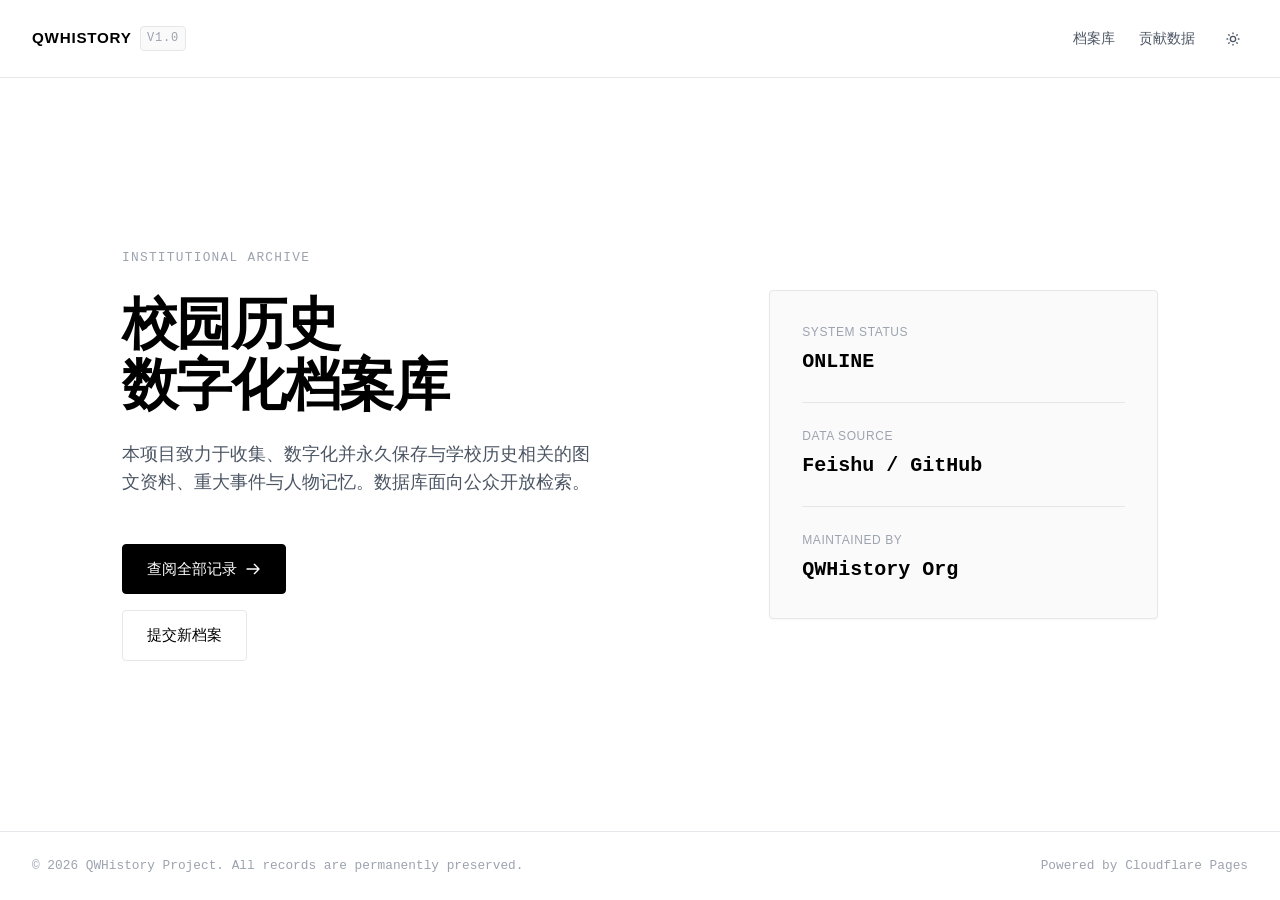
==== commit e072846d: "Revise output message to 'Goodbye World'" ====
--- a/index.html
+++ b/index.html
@@ -3,653 +3,354 @@
 <head>
 <meta charset="UTF-8">
 <meta name="viewport" content="width=device-width, initial-scale=1.0">
-<title>校史档案 - 历史长廊</title>
+<title>校史档案馆</title>
 <style>
   :root {
-    --bg-body: #fafafa; --bg-surface: #ffffff; --bg-hover: #f3f4f6;
-    --text-primary: #111827; --text-secondary: #4b5563; --text-tertiary: #9ca3af;
-    --border-color: #e5e7eb; --border-focus: #9ca3af;
-    --primary: #000000; --primary-hover: #333333;
-    --radius-sm: 4px; --radius-md: 8px; --radius-lg: 12px;
+    --bg-body: #ffffff;
+    --bg-surface: #fafafa;
+    --bg-hover: #f3f4f6;
+    --text-primary: #000000;
+    --text-secondary: #4b5563;
+    --text-tertiary: #9ca3af;
+    --border-color: #e5e7eb;
+    --primary: #000000;
+    --primary-hover: #333333;
+    
+    --radius-md: 4px;
     --shadow-sm: 0 1px 2px 0 rgba(0, 0, 0, 0.04);
-    --shadow-lg: 0 10px 25px -5px rgba(0, 0, 0, 0.1), 0 8px 10px -6px rgba(0, 0, 0, 0.1);
-    --mark-bg: #fef08a; --mark-text: #854d0e;
-    --skeleton-bg: #e5e7eb; --skeleton-shimmer: #f3f4f6;
-  }
+  }
+
   [data-theme="dark"] {
-    --bg-body: #0d1117; --bg-surface: #161b22; --bg-hover: #21262d;
-    --text-primary: #c9d1d9; --text-secondary: #8b949e; --text-tertiary: #6e7681;
-    --border-color: #30363d; --border-focus: #8b949e;
-    --primary: #f0f6fc; --primary-hover: #ffffff;
+    --bg-body: #0d1117;
+    --bg-surface: #161b22;
+    --bg-hover: #21262d;
+    --text-primary: #c9d1d9;
+    --text-secondary: #8b949e;
+    --text-tertiary: #6e7681;
+    --border-color: #30363d;
+    --primary: #f0f6fc;
+    --primary-hover: #ffffff;
     --shadow-sm: 0 1px 2px 0 rgba(0, 0, 0, 0.3);
-    --shadow-lg: 0 10px 25px -5px rgba(0, 0, 0, 0.5);
-    --mark-bg: #854d0e; --mark-text: #fef08a;
-    --skeleton-bg: #21262d; --skeleton-shimmer: #30363d;
-  }
+  }
+
   * { box-sizing: border-box; margin: 0; padding: 0; }
+  
   body {
-    font-family: -apple-system, BlinkMacSystemFont, "Segoe UI", Roboto, sans-serif;
-    background-color: var(--bg-body); color: var(--text-primary); line-height: 1.5;
-    padding-bottom: 4rem; -webkit-font-smoothing: antialiased;
-  }
-  body.modal-open { overflow: hidden; }
-  ::-webkit-scrollbar { width: 8px; height: 8px; }
-  ::-webkit-scrollbar-track { background: transparent; }
-  ::-webkit-scrollbar-thumb { background: var(--border-color); border-radius: var(--radius-sm); }
-  ::-webkit-scrollbar-thumb:hover { background: var(--text-tertiary); }
+    font-family: -apple-system, BlinkMacSystemFont, "Segoe UI", Roboto, "Helvetica Neue", Arial, sans-serif;
+    background-color: var(--bg-body);
+    color: var(--text-primary);
+    line-height: 1.6;
+    -webkit-font-smoothing: antialiased;
+    min-height: 100vh;
+    display: flex;
+    flex-direction: column;
+    transition: background-color 0.2s, color 0.2s;
+  }
+
+  /* ================= 顶部导航 (极简) ================= */
+  .navbar {
+    padding: 1.5rem 2rem;
+    display: flex;
+    justify-content: space-between;
+    align-items: center;
+    border-bottom: 1px solid var(--border-color);
+    background-color: var(--bg-body);
+  }
   
-  .navbar {
-    position: sticky; top: 0; background-color: var(--bg-body); border-bottom: 1px solid var(--border-color);
-    padding: 0.75rem 1.5rem; display: flex; justify-content: space-between; align-items: center; z-index: 100; flex-wrap: wrap; gap: 0.5rem;
-  }
-  .nav-brand { font-size: 1.1rem; font-weight: 600; letter-spacing: -0.02em; }
-  .nav-actions { display: flex; align-items: center; gap: 0.75rem; }
+  .nav-brand {
+    font-size: 0.95rem;
+    font-weight: 600;
+    letter-spacing: 0.05em;
+    text-transform: uppercase;
+    display: flex;
+    align-items: center;
+    gap: 0.5rem;
+  }
+
+  .nav-brand .version {
+    font-family: "SFMono-Regular", Consolas, "Liberation Mono", Menlo, monospace;
+    font-size: 0.75rem;
+    color: var(--text-tertiary);
+    font-weight: normal;
+    background: var(--bg-surface);
+    padding: 0.1rem 0.4rem;
+    border-radius: var(--radius-md);
+    border: 1px solid var(--border-color);
+  }
+
+  .nav-links {
+    display: flex;
+    align-items: center;
+    gap: 1.5rem;
+  }
+
+  .nav-links a {
+    color: var(--text-secondary);
+    text-decoration: none;
+    font-size: 0.85rem;
+    font-weight: 500;
+    transition: color 0.2s;
+  }
+  .nav-links a:hover { color: var(--text-primary); }
+
   .btn-icon {
-    background: none; border: 1px solid transparent; cursor: pointer; color: var(--text-secondary);
-    padding: 0.35rem; border-radius: var(--radius-md); display: flex; align-items: center; justify-content: center; transition: all 0.2s;
-  }
-  .btn-icon:hover { background: var(--bg-hover); color: var(--text-primary); border-color: var(--border-color); }
-  .btn-icon:active { transform: scale(0.92); }
-  .btn-icon svg { width: 18px; height: 18px; }
-  .btn-primary {
-    background: var(--primary); color: var(--bg-surface); text-decoration: none;
-    padding: 0.4rem 0.8rem; border-radius: var(--radius-md); font-size: 0.85rem; 
-    font-weight: 500; border: 1px solid var(--primary); transition: all 0.2s;
-  }
-  .btn-primary:hover { background: var(--primary-hover); }
-  .btn-primary:active { transform: scale(0.96); }
-  
-  .container { max-width: 900px; margin: 1.5rem auto; padding: 0 1.5rem; }
-  .toolbar { display: flex; flex-direction: column; gap: 0.75rem; margin-bottom: 1.5rem; }
-  .search-row { display: flex; gap: 0.5rem; align-items: center; }
-  .search-wrapper { position: relative; display: flex; align-items: center; flex: 1; }
-  .search-wrapper svg.search-icon { position: absolute; left: 0.75rem; width: 16px; height: 16px; color: var(--text-tertiary); }
-  .search-input {
-    width: 100%; height: 34px; padding: 0 2.2rem; border: 1px solid var(--border-color); border-radius: var(--radius-md);
-    font-size: 0.9rem; background: var(--bg-surface); color: var(--text-primary); transition: border-color 0.2s, box-shadow 0.2s; box-shadow: var(--shadow-sm);
-  }
-  .search-input:focus { outline: none; border-color: var(--border-focus); box-shadow: 0 0 0 2px rgba(128,128,128,0.1); }
-  .btn-clear-search {
-    position: absolute; right: 0.5rem; display: none; background: none; border: none; color: var(--text-tertiary);
-    cursor: pointer; padding: 0.2rem; border-radius: 50%; align-items: center; justify-content: center; transition: all 0.2s;
-  }
-  .btn-clear-search:hover { background: var(--bg-hover); color: var(--text-primary); }
-  .btn-clear-search svg { width: 14px; height: 14px; }
-  .btn-reset-all {
-    display: none; height: 34px; padding: 0 0.8rem; background: var(--bg-surface); border: 1px solid var(--border-color);
-    border-radius: var(--radius-md); font-size: 0.85rem; color: var(--text-secondary);
-    cursor: pointer; white-space: nowrap; transition: all 0.2s; box-shadow: var(--shadow-sm); align-items: center; justify-content: center;
-  }
-  .btn-reset-all:hover { background: var(--bg-hover); color: var(--text-primary); border-color: var(--border-focus); }
-  .btn-reset-all:active { transform: scale(0.96); }
-  
-  .filter-row { display: grid; grid-template-columns: 1fr 1fr 2fr 1fr; gap: 0.5rem; align-items: center; width: 100%; }
-  .filter-select {
-    width: 100%; height: 34px; padding: 0 2rem 0 0.75rem; border: 1px solid var(--border-color); border-radius: var(--radius-md); 
-    font-size: 0.85rem; background-color: var(--bg-surface); color: var(--text-primary); cursor: pointer; appearance: none; box-shadow: var(--shadow-sm);
-    background-image: url("data:image/svg+xml,%3Csvg xmlns='http://www.w3.org/2000/svg' fill='none' viewBox='0 0 24 24' stroke='%236b7280'%3E%3Cpath stroke-linecap='round' stroke-linejoin='round' stroke-width='2' d='M19 9l-7 7-7-7'%3E%3C/path%3E%3C/svg%3E");
-    background-repeat: no-repeat; background-position: right 0.75rem center; background-size: 0.9rem; transition: border-color 0.2s; line-height: 32px; text-overflow: ellipsis;
-  }
-  .filter-select:focus { outline: none; border-color: var(--border-focus); }
-  .date-range-group { display: flex; align-items: center; gap: 0.4rem; width: 100%; min-width: 0; }
-  .date-input {
-    flex: 1; width: 100%; min-width: 0; height: 34px; padding: 0 0.5rem; border: 1px solid var(--border-color); border-radius: var(--radius-md); 
-    font-size: 0.85rem; background: var(--bg-surface); color: var(--text-primary); box-shadow: var(--shadow-sm); transition: border-color 0.2s; outline: none; font-family: inherit; line-height: 32px;
-  }
-  .date-input:focus { border-color: var(--border-focus); }
-  .date-input::-webkit-calendar-picker-indicator { cursor: pointer; opacity: 0.6; filter: var(--calendar-filter, none); padding: 0; margin-left: 2px; }
-  [data-theme="dark"] { --calendar-filter: invert(1); }
-  .range-separator { color: var(--text-tertiary); font-size: 0.85rem; flex-shrink: 0; }
-  
-  @keyframes shimmer { 0% { background-position: -1000px 0; } 100% { background-position: 1000px 0; } }
-  .skeleton-card { background: var(--bg-surface); border: 1px solid var(--border-color); border-radius: var(--radius-md); padding: 1rem 1.25rem; margin-bottom: 0.75rem; height: 140px; display: flex; flex-direction: column; gap: 12px; }
-  .skeleton-line { background: linear-gradient(90deg, var(--skeleton-bg) 25%, var(--skeleton-shimmer) 50%, var(--skeleton-bg) 75%); background-size: 1000px 100%; animation: shimmer 2s infinite linear; border-radius: var(--radius-sm); height: 16px; }
-  .skeleton-title { width: 40%; height: 24px; }
-  .skeleton-meta { width: 70%; height: 14px; }
-  .skeleton-body { width: 100%; height: 40px; }
-  
-  .entry {
-    position: relative; background: var(--bg-surface); border: 1px solid var(--border-color); border-radius: var(--radius-md); 
-    padding: 1rem 1.25rem; margin-bottom: 0.75rem; box-shadow: var(--shadow-sm); transition: border-color 0.2s, box-shadow 0.2s, transform 0.2s ease-out; cursor: pointer; user-select: text; 
-  }
-  .entry:hover { border-color: var(--border-focus); box-shadow: 0 4px 12px rgba(0,0,0,0.08); transform: translateY(-1px); }
-  .entry:active { transform: scale(0.995); }
-  .tag {
-    position: absolute; top: 1rem; right: 1.25rem; background: var(--bg-body); color: var(--text-secondary);
-    padding: 0.1rem 0.4rem; border-radius: var(--radius-sm); font-size: 0.75rem; font-weight: 500; border: 1px solid var(--border-color); white-space: nowrap;
-  }
-  .entry-title { font-size: 1.05rem; font-weight: 600; line-height: 1.4; color: var(--text-primary); padding-right: 80px; margin-bottom: 0.4rem; word-break: break-word; }
-  .entry-meta { display: flex; flex-wrap: wrap; align-items: center; gap: 0.5rem 0.75rem; font-size: 0.8rem; color: var(--text-secondary); margin-bottom: 0.75rem; }
-  .meta-item { display: flex; align-items: center; gap: 0.3rem; }
-  .meta-item svg { width: 13px; height: 13px; color: var(--text-tertiary); flex-shrink: 0; }
-  .meta-strong { font-weight: 500; color: var(--text-primary); }
-  .uid-badge {
-    display: inline-flex; align-items: center; gap: 0.2rem; font-family: "SFMono-Regular", Consolas, "Liberation Mono", Menlo, monospace;
-    font-size: 0.75rem; color: var(--text-secondary); background: var(--bg-body); border: 1px solid var(--border-color); padding: 0.1rem 0.4rem; border-radius: var(--radius-sm);
-  }
-  .entry-body { white-space: pre-wrap; word-break: break-word; font-size: 0.9rem; color: var(--text-secondary); margin-bottom: 0.75rem; display: -webkit-box; -webkit-line-clamp: 3; -webkit-box-orient: vertical; overflow: hidden; }
-  mark { background-color: var(--mark-bg); color: var(--mark-text); padding: 0 2px; border-radius: 2px; }
-  .attachments-box { background: var(--bg-body); border: 1px solid var(--border-color); border-radius: var(--radius-sm); padding: 0.6rem 0.75rem; margin-bottom: 0.75rem; }
-  .attachment-title { font-size: 0.7rem; font-weight: 600; color: var(--text-tertiary); text-transform: uppercase; letter-spacing: 0.05em; margin-bottom: 0.4rem; }
-  .attachment-grid { display: flex; flex-wrap: wrap; gap: 0.5rem; }
-  .attachment-item {
-    display: inline-flex; align-items: center; gap: 0.4rem; padding: 0.3rem 0.5rem; background: var(--bg-surface); border: 1px solid var(--border-color);
-    border-radius: var(--radius-sm); font-size: 0.8rem; color: var(--text-primary); text-decoration: none; transition: border-color 0.15s; cursor: pointer;
-  }
-  .attachment-item:hover { border-color: var(--border-focus); }
-  .attachment-item svg { width: 14px; height: 14px; color: var(--text-secondary); flex-shrink: 0; }
-  .attachment-item span { max-width: 150px; white-space: nowrap; overflow: hidden; text-overflow: ellipsis; }
-  .entry-footer { display: flex; justify-content: space-between; align-items: center; flex-wrap: wrap; gap: 0.5rem; padding-top: 0.75rem; border-top: 1px solid var(--border-color); }
-  .footer-contributor { display: flex; align-items: center; gap: 0.3rem; font-size: 0.8rem; color: var(--text-tertiary); }
-  .footer-contributor svg { width: 13px; height: 13px; }
-  .footer-contributor span { color: var(--text-secondary); font-weight: 500; }
-  .footer-actions { display: flex; align-items: center; gap: 1rem; }
-  .btn-action {
-    background: none; border: none; font-size: 0.75rem; color: var(--text-tertiary); cursor: pointer; display: flex; align-items: center; gap: 0.25rem; transition: color 0.2s; text-decoration: none;
-  }
-  .btn-action:hover { color: var(--primary); }
-  .btn-action.report:hover { color: #ef4444; }
-  .btn-action svg { width: 12px; height: 12px; }
-  .empty {
-    text-align: center; padding: 3rem 1rem; color: var(--text-tertiary); background: var(--bg-surface); border-radius: var(--radius-md); border: 1px dashed var(--border-color); font-size: 0.9rem;
-    display: flex; flex-direction: column; align-items: center; gap: 1rem;
-  }
-  .entry-meta:empty, .entry-body:empty, .attachments-box:empty, .entry-footer:empty { display: none; }
-  
-  .modal-overlay {
-    position: fixed; inset: 0; background: rgba(0,0,0,0.5); backdrop-filter: blur(3px); z-index: 1000; display: flex; justify-content: center; align-items: center;
-    opacity: 0; visibility: hidden; transition: opacity 0.3s, visibility 0.3s; padding: 1rem;
-  }
-  .modal-overlay.active { opacity: 1; visibility: visible; }
-  .modal-content {
-    background: var(--bg-surface); border: 1px solid var(--border-color); border-radius: var(--radius-lg); width: 100%; max-width: 700px; max-height: 85vh;
-    box-shadow: var(--shadow-lg); display: flex; flex-direction: column; transform: translateY(20px) scale(0.98); transition: transform 0.3s cubic-bezier(0.175, 0.885, 0.32, 1.275); overflow: hidden;
-  }
-  .modal-overlay.active .modal-content { transform: translateY(0) scale(1); }
-  .modal-header { padding: 1.25rem 1.5rem; border-bottom: 1px solid var(--border-color); display: flex; justify-content: space-between; align-items: flex-start; background: var(--bg-surface); }
-  .modal-title { font-size: 1.25rem; font-weight: 600; color: var(--text-primary); line-height: 1.4; padding-right: 1rem; }
-  .modal-close {
-    background: none; border: none; cursor: pointer; color: var(--text-tertiary); padding: 0.25rem; border-radius: var(--radius-sm); transition: all 0.2s;
-    display: flex; align-items: center; justify-content: center; flex-shrink: 0;
-  }
-  .modal-close:hover { background: var(--bg-hover); color: var(--text-primary); }
-  .modal-close:active { transform: scale(0.9); }
-  .modal-close svg { width: 22px; height: 22px; }
-  .modal-body { padding: 1.5rem; overflow-y: auto; }
-  .modal-body::-webkit-scrollbar { width: 6px; }
-  .modal-body::-webkit-scrollbar-thumb { background: var(--border-color); border-radius: 4px; }
-  .modal-body .entry-meta { margin-bottom: 1.5rem; padding-bottom: 1rem; border-bottom: 1px dashed var(--border-color); }
-  .modal-body .entry-body { -webkit-line-clamp: unset; display: block; font-size: 1rem; margin-bottom: 1.5rem; line-height: 1.8; color: var(--text-primary); }
-  .modal-footer { padding: 1rem 1.5rem; border-top: 1px solid var(--border-color); display: flex; justify-content: space-between; align-items: center; background: var(--bg-body); }
-  
-  .lightbox-overlay {
-    position: fixed; inset: 0; background: rgba(0,0,0,0.85); backdrop-filter: blur(5px); z-index: 3000; display: flex; justify-content: center; align-items: center;
-    opacity: 0; visibility: hidden; transition: opacity 0.3s, visibility 0.3s;
-  }
-  .lightbox-overlay.active { opacity: 1; visibility: visible; }
-  .lightbox-img { max-width: 95vw; max-height: 95vh; object-fit: contain; box-shadow: 0 10px 40px rgba(0,0,0,0.8); border-radius: 4px; transform: scale(0.95); transition: transform 0.3s cubic-bezier(0.175, 0.885, 0.32, 1.275); }
-  .lightbox-overlay.active .lightbox-img { transform: scale(1); }
-  .lightbox-close {
-    position: absolute; top: 20px; right: 20px; background: rgba(255,255,255,0.1); border: none; color: #fff; font-size: 24px; 
-    cursor: pointer; width: 44px; height: 44px; border-radius: 50%; display: flex; justify-content: center; align-items: center; transition: background 0.2s;
-  }
-  .lightbox-close:hover { background: rgba(255,255,255,0.2); }
-  .lightbox-close svg { width: 24px; height: 24px; }
-  
-  #scroll-sentinel { height: 20px; margin-top: 10px; }
-  
-  @media (max-width: 768px) { .filter-row { grid-template-columns: 1fr; } .date-range-group { flex-wrap: nowrap; } }
-  @media (max-width: 600px) {
-    .navbar { padding: 0.5rem 1rem; }
-    .entry { padding: 1rem; }
-    .tag { position: relative; top: 0; right: 0; display: inline-block; margin-bottom: 0.5rem; order: -1; }
-    .entry-title { padding-right: 0; font-size: 1rem; }
-    .entry-header { display: flex; flex-direction: column-reverse; align-items: flex-start; }
-    .modal-content { max-height: 90vh; border-radius: var(--radius-lg); }
-    .modal-header { padding: 1rem; }
-    .modal-body { padding: 1rem; }
-    .modal-footer { padding: 1rem; flex-direction: column; gap: 1rem; align-items: flex-start; }
+    background: none; border: 1px solid transparent; cursor: pointer; 
+    color: var(--text-secondary); padding: 0.35rem; border-radius: var(--radius-md); 
+    display: flex; align-items: center; justify-content: center; transition: all 0.2s;
+  }
+  .btn-icon:hover { background: var(--bg-surface); color: var(--text-primary); border-color: var(--border-color); }
+  .btn-icon svg { width: 16px; height: 16px; }
+
+  /* ================= 核心内容区 (非对称网格) ================= */
+  .container {
+    flex: 1;
+    max-width: 1100px;
+    margin: 0 auto;
+    width: 100%;
+    padding: 6rem 2rem;
+    display: grid;
+    grid-template-columns: 1.2fr 0.8fr;
+    gap: 4rem;
+    align-items: center;
+  }
+
+  .hero-content {
+    max-width: 600px;
+  }
+
+  .hero-label {
+    font-family: "SFMono-Regular", Consolas, "Liberation Mono", Menlo, monospace;
+    font-size: 0.8rem;
+    color: var(--text-tertiary);
+    text-transform: uppercase;
+    letter-spacing: 0.1em;
+    margin-bottom: 1.5rem;
+    display: block;
+  }
+
+  .hero-content h1 {
+    font-size: clamp(2.5rem, 5vw, 3.5rem);
+    font-weight: 700;
+    line-height: 1.1;
+    letter-spacing: -0.03em;
+    margin-bottom: 1.5rem;
+    color: var(--text-primary);
+  }
+
+  .hero-content p {
+    font-size: 1.1rem;
+    color: var(--text-secondary);
+    margin-bottom: 3rem;
+    line-height: 1.6;
+    max-width: 480px;
+  }
+
+  /* 文本链接式按钮 */
+  .action-group {
+    display: flex;
+    flex-direction: column;
+    gap: 1rem;
+    align-items: flex-start;
+  }
+
+  .action-link {
+    display: inline-flex;
+    align-items: center;
+    gap: 0.5rem;
+    padding: 0.75rem 1.5rem;
+    font-size: 0.95rem;
+    font-weight: 500;
+    text-decoration: none;
+    border-radius: var(--radius-md);
+    transition: all 0.2s;
+  }
+
+  .action-link.primary {
+    background-color: var(--primary);
+    color: var(--bg-body);
+    border: 1px solid var(--primary);
+  }
+  .action-link.primary:hover {
+    background-color: var(--primary-hover);
+  }
+
+  .action-link.secondary {
+    background-color: transparent;
+    color: var(--text-primary);
+    border: 1px solid var(--border-color);
+  }
+  .action-link.secondary:hover {
+    background-color: var(--bg-surface);
+    border-color: var(--text-tertiary);
+  }
+
+  .action-link svg {
+    width: 16px;
+    height: 16px;
+    transition: transform 0.2s;
+  }
+  .action-link:hover svg {
+    transform: translateX(3px);
+  }
+
+  /* ================= 右侧档案信息面板 ================= */
+  .stats-panel {
+    border: 1px solid var(--border-color);
+    border-radius: var(--radius-md);
+    background-color: var(--bg-surface);
+    padding: 2rem;
+    display: flex;
+    flex-direction: column;
+    gap: 1.5rem;
+    box-shadow: var(--shadow-sm);
+  }
+
+  .stat-item {
+    display: flex;
+    flex-direction: column;
+    gap: 0.25rem;
+  }
+
+  .stat-label {
+    font-size: 0.75rem;
+    color: var(--text-tertiary);
+    text-transform: uppercase;
+    letter-spacing: 0.05em;
+  }
+
+  .stat-value {
+    font-family: "SFMono-Regular", Consolas, "Liberation Mono", Menlo, monospace;
+    font-size: 1.25rem;
+    font-weight: 600;
+    color: var(--text-primary);
+  }
+
+  .divider {
+    height: 1px;
+    background-color: var(--border-color);
+    width: 100%;
+  }
+
+  /* ================= 页脚 ================= */
+  .footer {
+    border-top: 1px solid var(--border-color);
+    padding: 1.5rem 2rem;
+    display: flex;
+    justify-content: space-between;
+    font-size: 0.8rem;
+    color: var(--text-tertiary);
+    font-family: "SFMono-Regular", Consolas, "Liberation Mono", Menlo, monospace;
+  }
+
+  /* 响应式 */
+  @media (max-width: 768px) {
+    .container {
+      grid-template-columns: 1fr;
+      gap: 3rem;
+      padding: 4rem 1.5rem;
+    }
+    .navbar {
+      padding: 1rem 1.5rem;
+    }
+    .nav-links a:not(.btn-icon) {
+      display: none; /* 移动端隐藏文字链接，保留图标或仅在下方展示 */
+    }
+    .footer {
+      flex-direction: column;
+      gap: 0.5rem;
+      align-items: center;
+      text-align: center;
+    }
   }
 </style>
 </head>
 <body>
+
   <nav class="navbar">
-    <div class="nav-brand">校史档案</div>
-    <div class="nav-actions">
+    <div class="nav-brand">
+      QWHistory <span class="version">v1.0</span>
+    </div>
+    <div class="nav-links">
+      <a href="/history/">档案库</a>
+      <a href="https://qcnbntrwmgix.feishu.cn/share/base/form/shrcnkDQYPEUFTH1E3HEWcLcivd" target="_blank">贡献数据</a>
       <button id="themeToggle" class="btn-icon" title="切换主题">
         <svg id="icon-sun" xmlns="http://www.w3.org/2000/svg" fill="none" viewBox="0 0 24 24" stroke="currentColor"><path stroke-linecap="round" stroke-linejoin="round" stroke-width="2" d="M12 3v1m0 16v1m9-9h-1M4 12H3m15.364 6.364l-.707-.707M6.343 6.343l-.707-.707m12.728 0l-.707.707M6.343 17.657l-.707.707M16 12a4 4 0 11-8 0 4 4 0 018 0z" /></svg>
         <svg id="icon-moon" style="display:none" xmlns="http://www.w3.org/2000/svg" fill="none" viewBox="0 0 24 24" stroke="currentColor"><path stroke-linecap="round" stroke-linejoin="round" stroke-width="2" d="M20.354 15.354A9 9 0 018.646 3.646 9.003 9.003 0 0012 21a9.003 9.003 0 008.354-5.646z" /></svg>
       </button>
-      <a href="https://qcnbntrwmgix.feishu.cn/share/base/form/shrcnkDQYPEUFTH1E3HEWcLcivd" target="_blank" rel="noopener" class="btn-primary">我要投稿</a>
     </div>
   </nav>
+
   <main class="container">
-    <div class="toolbar">
-      <div class="search-row">
-        <div class="search-wrapper">
-          <svg class="search-icon" xmlns="http://www.w3.org/2000/svg" fill="none" viewBox="0 0 24 24" stroke="currentColor"><path stroke-linecap="round" stroke-linejoin="round" stroke-width="2" d="M21 21l-6-6m2-5a7 7 0 11-14 0 7 7 0 0114 0z" /></svg>
-          <input type="text" id="searchInput" class="search-input" placeholder="搜索标题、详述、有关人、贡献者或编号...">
-          <button class="btn-clear-search" id="clearSearchBtn">
-            <svg xmlns="http://www.w3.org/2000/svg" fill="none" viewBox="0 0 24 24" stroke="currentColor"><path stroke-linecap="round" stroke-linejoin="round" stroke-width="2" d="M6 18L18 6M6 6l12 12" /></svg>
-          </button>
-        </div>
-        <button class="btn-reset-all" id="resetAllBtn">重置</button>
-      </div>
-      <div class="filter-row">
-        <select id="categorySelect" class="filter-select"><option value="全部">全部分类</option></select>
-        <select id="contributorSelect" class="filter-select"><option value="全部">全部贡献者</option></select>
-        <div class="date-range-group">
-          <input type="date" id="startDate" class="date-input" title="开始日期">
-          <span class="range-separator">至</span>
-          <input type="date" id="endDate" class="date-input" title="结束日期">
-        </div>
-        <select id="attachmentSelect" class="filter-select">
-          <option value="全部">全部附件</option>
-          <option value="图片">包含图片</option>
-          <option value="文档">包含文档</option>
-          <option value="无">无附件</option>
-        </select>
+    <div class="hero-content">
+      <span class="hero-label">INSTITUTIONAL ARCHIVE</span>
+      <h1>校园历史<br>数字化档案库</h1>
+      <p>
+        本项目致力于收集、数字化并永久保存与学校历史相关的图文资料、重大事件与人物记忆。数据库面向公众开放检索。
+      </p>
+      
+      <div class="action-group">
+        <a href="/history/" class="action-link primary">
+          查阅全部记录
+          <svg xmlns="http://www.w3.org/2000/svg" fill="none" viewBox="0 0 24 24" stroke="currentColor"><path stroke-linecap="round" stroke-linejoin="round" stroke-width="2" d="M14 5l7 7m0 0l-7 7m7-7H3" /></svg>
+        </a>
+        <a href="https://qcnbntrwmgix.feishu.cn/share/base/form/shrcnkDQYPEUFTH1E3HEWcLcivd" target="_blank" rel="noopener" class="action-link secondary">
+          提交新档案
+        </a>
       </div>
     </div>
-    <div id="list"></div>
-    <div id="scroll-sentinel"></div>
-  </main>
-  <div class="modal-overlay" id="detailModal">
-    <div class="modal-content">
-      <div class="modal-header">
-        <div class="modal-title" id="modalTitle">档案详情</div>
-        <button class="modal-close" id="modalClose">
-          <svg xmlns="http://www.w3.org/2000/svg" fill="none" viewBox="0 0 24 24" stroke="currentColor"><path stroke-linecap="round" stroke-linejoin="round" stroke-width="2" d="M6 18L18 6M6 6l12 12" /></svg>
-        </button>
+
+    <div class="stats-panel">
+      <div class="stat-item">
+        <span class="stat-label">System Status</span>
+        <span class="stat-value">ONLINE</span>
       </div>
-      <div class="modal-body" id="modalBody"></div>
-      <div class="modal-footer">
-        <div class="footer-contributor" id="modalContributor"></div>
-        <a class="btn-action report" id="modalReportBtn" href="#" onclick="event.stopPropagation()"></a>
+      <div class="divider"></div>
+      <div class="stat-item">
+        <span class="stat-label">Data Source</span>
+        <span class="stat-value">Feishu / GitHub</span>
+      </div>
+      <div class="divider"></div>
+      <div class="stat-item">
+        <span class="stat-label">Maintained By</span>
+        <span class="stat-value">QWHistory Org</span>
       </div>
     </div>
-  </div>
-  <div class="lightbox-overlay" id="imageLightbox" onclick="closeLightbox(event)">
-    <button class="lightbox-close" onclick="closeLightbox(event)">
-      <svg xmlns="http://www.w3.org/2000/svg" fill="none" viewBox="0 0 24 24" stroke="currentColor"><path stroke-linecap="round" stroke-linejoin="round" stroke-width="2" d="M6 18L18 6M6 6l12 12" /></svg>
-    </button>
-    <img id="lightboxImg" class="lightbox-img" src="" alt="图片预览" onclick="event.stopPropagation()">
-  </div>
+  </main>
+
+  <footer class="footer">
+    <span>© 2026 QWHistory Project. All records are permanently preserved.</span>
+    <span>Powered by Cloudflare Pages</span>
+  </footer>
+
 <script>
-  const DATA_URL = '/data.json';
-  const CDN_PREFIX = '/'; 
-  const PAGE_SIZE = 10;
-  const MAX_RENDER = 200; // 修复：最大渲染上限
-
-  let allData = [];
-  let filteredData = [];
-  let displayCount = PAGE_SIZE;
-  let isLoading = false;
-  
-  let currentSearch = "", currentCategory = "全部", currentContributor = "全部", currentStartDate = "", currentEndDate = "", currentAttachment = "全部";
-
-  const Icons = {
-    user: `<svg xmlns="http://www.w3.org/2000/svg" fill="none" viewBox="0 0 24 24" stroke="currentColor"><path stroke-linecap="round" stroke-linejoin="round" stroke-width="2" d="M16 7a4 4 0 11-8 0 4 4 0 018 0zM12 14a7 7 0 00-7 7h14a7 7 0 00-7-7z" /></svg>`,
-    users: `<svg xmlns="http://www.w3.org/2000/svg" fill="none" viewBox="0 0 24 24" stroke="currentColor"><path stroke-linecap="round" stroke-linejoin="round" stroke-width="2" d="M12 4.354a4 4 0 110 5.292M15 21H3v-1a6 6 0 0112 0v1zm0 0h6v-1a6 6 0 00-9-5.197M13 7a4 4 0 11-8 0 4 4 0 018 0z" /></svg>`,
-    clock: `<svg xmlns="http://www.w3.org/2000/svg" fill="none" viewBox="0 0 24 24" stroke="currentColor"><path stroke-linecap="round" stroke-linejoin="round" stroke-width="2" d="M12 8v4l3 3m6-3a9 9 0 11-18 0 9 9 0 0118 0z" /></svg>`,
-    image: `<svg xmlns="http://www.w3.org/2000/svg" fill="none" viewBox="0 0 24 24" stroke="currentColor"><path stroke-linecap="round" stroke-linejoin="round" stroke-width="2" d="M4 16l4.586-4.586a2 2 0 012.828 0L16 16m-2-2l1.586-1.586a2 2 0 012.828 0L20 14m-6-6h.01M6 20h12a2 2 0 002-2V6a2 2 0 00-2-2H6a2 2 0 00-2 2v12a2 2 0 002 2z" /></svg>`,
-    doc: `<svg xmlns="http://www.w3.org/2000/svg" fill="none" viewBox="0 0 24 24" stroke="currentColor"><path stroke-linecap="round" stroke-linejoin="round" stroke-width="2" d="M9 12h6m-6 4h6m2 5H7a2 2 0 01-2-2V5a2 2 0 012-2h5.586a1 1 0 01.707.293l5.414 5.414a1 1 0 01.293.707V19a2 2 0 01-2 2z" /></svg>`,
-    archive: `<svg xmlns="http://www.w3.org/2000/svg" fill="none" viewBox="0 0 24 24" stroke="currentColor"><path stroke-linecap="round" stroke-linejoin="round" stroke-width="2" d="M5 8h14M5 8a2 2 0 110-4h14a2 2 0 110 4M5 8v10a2 2 0 002 2h10a2 2 0 002-2V8m-9 4h4" /></svg>`,
-    warning: `<svg xmlns="http://www.w3.org/2000/svg" fill="none" viewBox="0 0 24 24" stroke="currentColor"><path stroke-linecap="round" stroke-linejoin="round" stroke-width="2" d="M12 9v2m0 4h.01m-6.938 4h13.856c1.54 0 2.502-1.667 1.732-3L13.732 4c-.77-1.333-2.694-1.333-3.464 0L3.34 16c-.77 1.333.192 3 1.732 3z" /></svg>`
-  };
-
-  function getFileIcon(path) {
-    const ext = (path.split(".").pop() || "").toLowerCase();
-    if (["jpg","jpeg","png","gif","webp","svg"].includes(ext)) return Icons.image;
-    if (["zip","rar","7z"].includes(ext)) return Icons.archive;
-    return Icons.doc;
-  }
-  function isImage(path) { return /\.(jpg|jpeg|png|gif|webp|svg)$/i.test(path); }
-  function fileName(path) { 
-    let name = path.split("/").pop() || path;
-    // 移除 Python 脚本强制加上的 UID 前缀 (如果有)
-    return name.replace(/^rec[a-zA-Z0-9]+_/, '');
-  }
-  
-  function extractText(val) {
-    if (!val) return "";
-    if (typeof val === 'string') return val.trim();
-    if (Array.isArray(val)) return val.map(v => v && v.type === 'text' ? v.text : (v.name || "")).join("").trim();
-    if (val && val.text) return val.text.trim();
-    return String(val).trim();
-  }
-  function escapeHTML(str) {
-    if (!str) return "";
-    return str.replace(/[&<>'"]/g, tag => ({ '&': '&amp;', '<': '&lt;', '>': '&gt;', "'": '&#39;', '"': '&quot;' }[tag]));
-  }
-  function highlightText(text, search) {
-    if (!search || !text) return escapeHTML(text);
-    const escapedText = escapeHTML(text);
-    const safeSearch = search.replace(/[.*+?^${}()|[\]\\]/g, '\\$&');
-    const regex = new RegExp(`(${safeSearch})`, 'gi');
-    return escapedText.replace(regex, '<mark>$1</mark>');
-  }
-  function formatTimeRange(start, end, defaultTime) {
-    const fmt = (ts) => {
-      if(!ts) return "";
-      const d = new Date(ts);
-      return `${d.getFullYear()}-${String(d.getMonth()+1).padStart(2,"0")}-${String(d.getDate()).padStart(2,"0")}`;
-    }
-    const s = fmt(start), e = fmt(end);
-    if (s && e && s !== e) return `${s} 至 ${e}`;
-    return s || e || fmt(defaultTime);
-  }
-  function getRecordTimeRange(item) {
-    let times = [];
-    if (item["开始时间"]) times.push(item["开始时间"]);
-    if (item["结束时间"]) times.push(item["结束时间"]);
-    if (times.length === 0 && item["投稿时间"]) times.push(item["投稿时间"]);
-    if (times.length === 0) return null;
-    return [Math.min(...times), Math.max(...times)];
-  }
-  function getAttachmentType(item) {
-    const atts = item["attachments"] || [];
-    if (atts.length === 0) return "无";
-    let hasImg = false, hasDoc = false;
-    atts.forEach(p => isImage(p) ? hasImg = true : hasDoc = true);
-    return hasImg && hasDoc ? "图文混合" : (hasImg ? "图片" : "文档");
-  }
-  
-  function openLightbox(src) {
-    const lb = document.getElementById("imageLightbox");
-    document.getElementById("lightboxImg").src = src;
-    lb.classList.add("active");
-    document.body.classList.add("modal-open");
-  }
-  function closeLightbox(e) {
-    if (e) e.stopPropagation();
-    const lb = document.getElementById("imageLightbox");
-    lb.classList.remove("active");
-    if (!document.getElementById("detailModal").classList.contains("active")) {
-      document.body.classList.remove("modal-open");
-    }
-  }
-  function generateReportLink(uid) {
-    const email = "1077401836@qq.com";
-    const subject = encodeURIComponent(`[校史档案举报] 发现违规内容 - UID: ${uid}`);
-    const body = encodeURIComponent(`您好，\n\n我认为该档案（UID: ${uid}）存在侵权或违规问题，请核实处理。\n\n补充说明：`);
-    return `mailto:${email}?subject=${subject}&body=${body}`;
-  }
-  function hasActiveFilters() {
-    return currentSearch !== "" || currentCategory !== "全部" || currentContributor !== "全部" || currentStartDate !== "" || currentEndDate !== "" || currentAttachment !== "全部";
-  }
-  function updateUIState() {
-    document.getElementById("clearSearchBtn").style.display = currentSearch ? "flex" : "none";
-    document.getElementById("resetAllBtn").style.display = hasActiveFilters() ? "flex" : "none";
-    const params = new URLSearchParams();
-    if (currentSearch) params.set("search", currentSearch);
-    if (currentCategory !== "全部") params.set("category", currentCategory);
-    if (currentContributor !== "全部") params.set("contributor", currentContributor);
-    if (currentStartDate) params.set("dateStart", currentStartDate);
-    if (currentEndDate) params.set("dateEnd", currentEndDate);
-    if (currentAttachment !== "全部") params.set("attachment", currentAttachment);
-    window.history.replaceState({}, '', params.toString() ? `${window.location.pathname}?${params.toString()}` : window.location.pathname);
-  }
-
-  function createCardHTML(item) {
-    const category = extractText(item["分区"]);
-    const title = extractText(item["内容标题"]);
-    const uid = extractText(item["UID"]) || "无";
-    const related = extractText(item["内容主要参与人"]);
-    const timeStr = formatTimeRange(item["开始时间"], item["结束时间"], item["投稿时间"]);
-    const body = extractText(item["内容详述"]);
-    const contributor = extractText(item["投稿人昵称"]);
+  function initTheme() {
+    const toggleBtn = document.getElementById("themeToggle");
+    const sunIcon = document.getElementById("icon-sun");
+    const moonIcon = document.getElementById("icon-moon");
     
-    let html = "";
-    if (category) html += `<span class="tag">${escapeHTML(category)}</span>`;
-    if (title) html += `<div class="entry-title">${highlightText(title, currentSearch)}</div>`;
-
-    html += `<div class="entry-meta">`;
-    html += `<span class="meta-item"><span class="uid-badge">ID: ${highlightText(uid, currentSearch)}</span></span>`;
-    if (related) html += `<span class="meta-item">${Icons.users} <span>有关人：<span class="meta-strong">${highlightText(related, currentSearch)}</span></span></span>`;
-    if (timeStr) html += `<span class="meta-item">${Icons.clock} <span>${timeStr}</span></span>`;
-    html += `</div>`;
-
-    if (body) html += `<div class="entry-body">${highlightText(body, currentSearch)}</div>`;
-
-    const attachments = item["attachments"] || [];
-    if (attachments.length > 0) {
-      html += `<div class="attachments-box"><div class="attachment-title">附件 (${attachments.length})</div><div class="attachment-grid">`;
-      attachments.forEach(p => {
-        const href = CDN_PREFIX + p.replace(/^\//, "");
-        if (isImage(p)) {
-          html += `<a class="attachment-item" href="javascript:void(0)" onclick="event.preventDefault(); event.stopPropagation(); openLightbox('${href}')">${getFileIcon(p)} <span>${escapeHTML(fileName(p))}</span></a>`;
-        } else {
-          html += `<a class="attachment-item" href="${href}" target="_blank" rel="noopener" download="${fileName(p)}" onclick="event.stopPropagation()">${getFileIcon(p)} <span>${escapeHTML(fileName(p))}</span></a>`;
-        }
-      });
-      html += `</div></div>`;
-    }
-
-    html += `<div class="entry-footer">
-      <div class="footer-contributor">${contributor ? `${Icons.user} 贡献者：<span>${highlightText(contributor, currentSearch)}</span>` : ''}</div>
-      <div class="footer-actions"><a class="btn-action report" href="${generateReportLink(uid)}" onclick="event.stopPropagation()">${Icons.warning} 举报</a></div>
-    </div>`;
-    return html;
-  }
-
-  function appendCards(count) {
-    const listContainer = document.getElementById("list");
-    const nextItems = filteredData.slice(displayCount, displayCount + count);
-    nextItems.forEach(item => {
-      const card = document.createElement("div");
-      card.className = "entry";
-      card.innerHTML = createCardHTML(item);
-      card.addEventListener("click", (e) => {
-        if (window.getSelection().toString().length > 0) return;
-        if (e.target.closest('a')) return;
-        openModal(item);
-      });
-      listContainer.appendChild(card);
-    });
-    displayCount += nextItems.length;
-  }
-
-  function renderList() {
-    const listContainer = document.getElementById("list");
-    const sentinel = document.getElementById("scroll-sentinel");
-    listContainer.innerHTML = "";
-    sentinel.innerHTML = "";
-    displayCount = 0; 
-    
-    if (filteredData.length === 0) {
-      listContainer.innerHTML = `<div class="empty">没有找到匹配的档案记录${hasActiveFilters() ? `<button class="btn-reset-all" style="display:flex" onclick="document.getElementById('resetAllBtn').click()">清除筛选条件</button>` : ''}</div>`;
-      return;
-    }
-    appendCards(PAGE_SIZE);
-  }
-
-  const observer = new IntersectionObserver((entries) => {
-    if (entries[0].isIntersecting && !isLoading) {
-      // 修复：增加 200 条渲染上限
-      if (displayCount >= MAX_RENDER) {
-         document.getElementById("scroll-sentinel").innerHTML = '<div style="text-align:center;color:#999;font-size:0.85rem;padding:10px;">仅展示最新 200 条，请使用搜索或筛选查找更早记录</div>';
-         return;
-      }
-      if (displayCount < filteredData.length) {
-        isLoading = true;
-        setTimeout(() => {
-          appendCards(PAGE_SIZE);
-          isLoading = false;
-        }, 100);
-      }
-    }
-  }, { rootMargin: "100px" });
-
-  function openModal(item) {
-    const modal = document.getElementById("detailModal");
-    document.getElementById("modalTitle").innerHTML = highlightText(extractText(item["内容标题"]) || "无标题档案", currentSearch);
-    
-    const uid = extractText(item["UID"]) || "无";
-    const related = extractText(item["内容主要参与人"]);
-    const timeStr = formatTimeRange(item["开始时间"], item["结束时间"], item["投稿时间"]);
-    const body = extractText(item["内容详述"]);
-    const contributor = extractText(item["投稿人昵称"]);
-
-    let bodyHtml = `<div class="entry-meta">`;
-    bodyHtml += `<span class="meta-item"><span class="uid-badge">ID: ${highlightText(uid, currentSearch)}</span></span>`;
-    if (related) bodyHtml += `<span class="meta-item">${Icons.users} <span>有关人：<span class="meta-strong">${highlightText(related, currentSearch)}</span></span></span>`;
-    if (timeStr) bodyHtml += `<span class="meta-item">${Icons.clock} <span>${timeStr}</span></span>`;
-    bodyHtml += `</div>`;
-
-    if (body) bodyHtml += `<div class="entry-body">${highlightText(body, currentSearch)}</div>`;
-
-    const attachments = item["attachments"] || [];
-    if (attachments.length > 0) {
-      bodyHtml += `<div class="attachments-box"><div class="attachment-title">附件 (${attachments.length})</div><div class="attachment-grid">`;
-      attachments.forEach(p => {
-        const href = CDN_PREFIX + p.replace(/^\//, "");
-        if (isImage(p)) {
-          bodyHtml += `<a class="attachment-item" href="javascript:void(0)" onclick="event.preventDefault(); openLightbox('${href}')">${getFileIcon(p)} <span>${escapeHTML(fileName(p))}</span></a>`;
-        } else {
-          bodyHtml += `<a class="attachment-item" href="${href}" target="_blank" rel="noopener" download="${fileName(p)}">${getFileIcon(p)} <span>${escapeHTML(fileName(p))}</span></a>`;
-        }
-      });
-      bodyHtml += `</div></div>`;
-    }
-    
-    document.getElementById("modalBody").innerHTML = bodyHtml;
-    document.getElementById("modalContributor").innerHTML = contributor ? `${Icons.user} 贡献者：<span>${highlightText(contributor, currentSearch)}</span>` : '';
-    
-    const reportBtn = document.getElementById("modalReportBtn");
-    reportBtn.innerHTML = `${Icons.warning} 举报该内容`;
-    reportBtn.href = generateReportLink(uid);
-
-    modal.classList.add("active");
-    document.body.classList.add("modal-open");
-  }
-  function closeModal() {
-    document.getElementById("detailModal").classList.remove("active");
-    document.body.classList.remove("modal-open");
-  }
-  function applyFilters() {
-    filteredData = allData.filter(item => {
-      const matchCategory = currentCategory === "全部" || extractText(item["分区"]) === currentCategory;
-      const matchContributor = currentContributor === "全部" || extractText(item["投稿人昵称"]) === currentContributor;
-      let matchTime = true;
-      if (currentStartDate || currentEndDate) {
-        const recordTime = getRecordTimeRange(item);
-        if (!recordTime) matchTime = false;
-        else {
-          const filterStart = currentStartDate ? new Date(currentStartDate).getTime() : 0;
-          const filterEnd = currentEndDate ? new Date(currentEndDate).getTime() + 86399000 : Infinity;
-          if (recordTime[1] < filterStart || recordTime[0] > filterEnd) matchTime = false;
-        }
-      }
-      let matchAttachment = true;
-      if (currentAttachment !== "全部") {
-        const attType = getAttachmentType(item);
-        if (currentAttachment === "图片") matchAttachment = attType.includes("图片");
-        else if (currentAttachment === "文档") matchAttachment = attType.includes("文档");
-        else if (currentAttachment === "无") matchAttachment = (attType === "无");
-      }
-      const search = currentSearch.toLowerCase();
-      const matchSearch = !search || 
-        extractText(item["内容标题"]).toLowerCase().includes(search) ||
-        extractText(item["内容详述"]).toLowerCase().includes(search) ||
-        extractText(item["投稿人昵称"]).toLowerCase().includes(search) ||
-        extractText(item["内容主要参与人"]).toLowerCase().includes(search) ||
-        extractText(item["UID"]).toLowerCase().includes(search);
-      return matchCategory && matchContributor && matchTime && matchAttachment && matchSearch;
-    });
-    filteredData.sort((a, b) => (b["开始时间"] || b["投稿时间"] || 0) - (a["开始时间"] || a["投稿时间"] || 0));
-    renderList();
-    updateUIState();
-  }
-  function initFilters() {
-    const catSelect = document.getElementById("categorySelect"), conSelect = document.getElementById("contributorSelect");
-    const categories = [...new Set(allData.map(i => extractText(i["分区"])).filter(Boolean))];
-    const contributors = [...new Set(allData.map(i => extractText(i["投稿人昵称"])).filter(Boolean))];
-    categories.forEach(cat => { catSelect.innerHTML += `<option value="${escapeHTML(cat)}">${escapeHTML(cat)}</option>`; });
-    contributors.forEach(con => { conSelect.innerHTML += `<option value="${escapeHTML(con)}">${escapeHTML(con)}</option>`; });
-
-    const params = new URLSearchParams(window.location.search);
-    currentSearch = params.get("search") || "";
-    currentCategory = params.get("category") || "全部";
-    currentContributor = params.get("contributor") || "全部";
-    currentStartDate = params.get("dateStart") || "";
-    currentEndDate = params.get("dateEnd") || "";
-    currentAttachment = params.get("attachment") || "全部";
-
-    document.getElementById("searchInput").value = currentSearch;
-    catSelect.value = currentCategory; conSelect.value = currentContributor;
-    document.getElementById("startDate").value = currentStartDate;
-    document.getElementById("endDate").value = currentEndDate;
-    document.getElementById("attachmentSelect").value = currentAttachment;
-
-    catSelect.addEventListener("change", (e) => { currentCategory = e.target.value; applyFilters(); });
-    conSelect.addEventListener("change", (e) => { currentContributor = e.target.value; applyFilters(); });
-    document.getElementById("startDate").addEventListener("change", (e) => { currentStartDate = e.target.value; applyFilters(); });
-    document.getElementById("endDate").addEventListener("change", (e) => { currentEndDate = e.target.value; applyFilters(); });
-    document.getElementById("attachmentSelect").addEventListener("change", (e) => { currentAttachment = e.target.value; applyFilters(); });
-  }
-  function initTheme() {
-    const toggleBtn = document.getElementById("themeToggle"), sunIcon = document.getElementById("icon-sun"), moonIcon = document.getElementById("icon-moon");
     if (localStorage.getItem('theme') === 'dark' || (!localStorage.getItem('theme') && window.matchMedia('(prefers-color-scheme: dark)').matches)) {
-      document.documentElement.setAttribute('data-theme', 'dark'); sunIcon.style.display = "none"; moonIcon.style.display = "block";
-    }
+      document.documentElement.setAttribute('data-theme', 'dark');
+      sunIcon.style.display = "none"; 
+      moonIcon.style.display = "block";
+    }
+
     toggleBtn.addEventListener("click", () => {
       const isDark = document.documentElement.getAttribute('data-theme') === 'dark';
       if (isDark) {
-        document.documentElement.removeAttribute('data-theme'); localStorage.setItem('theme', 'light');
-        sunIcon.style.display = "block"; moonIcon.style.display = "none";
+        document.documentElement.removeAttribute('data-theme');
+        localStorage.setItem('theme', 'light');
+        sunIcon.style.display = "block"; 
+        moonIcon.style.display = "none";
       } else {
-        document.documentElement.setAttribute('data-theme', 'dark'); localStorage.setItem('theme', 'dark');
-        sunIcon.style.display = "none"; moonIcon.style.display = "block";
+        document.documentElement.setAttribute('data-theme', 'dark');
+        localStorage.setItem('theme', 'dark');
+        sunIcon.style.display = "none"; 
+        moonIcon.style.display = "block";
       }
     });
   }
 
-  async function load() {
-    initTheme(); 
-    const listContainer = document.getElementById("list");
-    let skeletonHTML = "";
-    for(let i=0; i<3; i++) skeletonHTML += `<div class="skeleton-card"><div class="skeleton-line skeleton-title"></div><div class="skeleton-line skeleton-meta"></div><div class="skeleton-line skeleton-body"></div></div>`;
-    listContainer.innerHTML = skeletonHTML;
-
-    try {
-      const res = await fetch(DATA_URL);
-      if (!res.ok) throw new Error(`HTTP ${res.status}`);
-      allData = await res.json();
-      if (!Array.isArray(allData) || allData.length === 0) { listContainer.innerHTML = '<div class="empty">暂无档案记录</div>'; return; }
-      initFilters();
-      applyFilters();
-      observer.observe(document.getElementById("scroll-sentinel"));
-
-      let timeout = null;
-      const searchInput = document.getElementById("searchInput");
-      searchInput.addEventListener("input", (e) => {
-        currentSearch = e.target.value.trim();
-        updateUIState();
-        clearTimeout(timeout);
-        timeout = setTimeout(() => { applyFilters(); }, 300);
-      });
-      document.getElementById("clearSearchBtn").onclick = () => { searchInput.value = ""; currentSearch = ""; applyFilters(); };
-      document.getElementById("resetAllBtn").onclick = () => {
-        searchInput.value = ""; document.getElementById("categorySelect").value = "全部"; document.getElementById("contributorSelect").value = "全部";
-        document.getElementById("startDate").value = ""; document.getElementById("endDate").value = ""; document.getElementById("attachmentSelect").value = "全部";
-        currentSearch = ""; currentCategory = "全部"; currentContributor = "全部"; currentStartDate = ""; currentEndDate = ""; currentAttachment = "全部";
-        applyFilters();
-      };
-      const modal = document.getElementById("detailModal");
-      document.getElementById("modalClose").onclick = closeModal;
-      modal.onclick = (e) => { if (e.target === modal) closeModal(); };
-      document.addEventListener("keydown", (e) => {
-        if (e.key === "Escape") {
-          if (document.getElementById("imageLightbox").classList.contains("active")) closeLightbox();
-          else if (modal.classList.contains("active")) closeModal();
-        }
-      });
-    } catch (e) {
-      listContainer.innerHTML = `<div class="empty">数据加载失败，请检查网络或确保 data.json 存在。<button class="btn-reset-all" style="display:flex; margin-top: 10px;" onclick="location.reload()">重试</button></div>`;
-    }
-  }
-  load();
+  initTheme();
 </script>
 </body>
 </html>
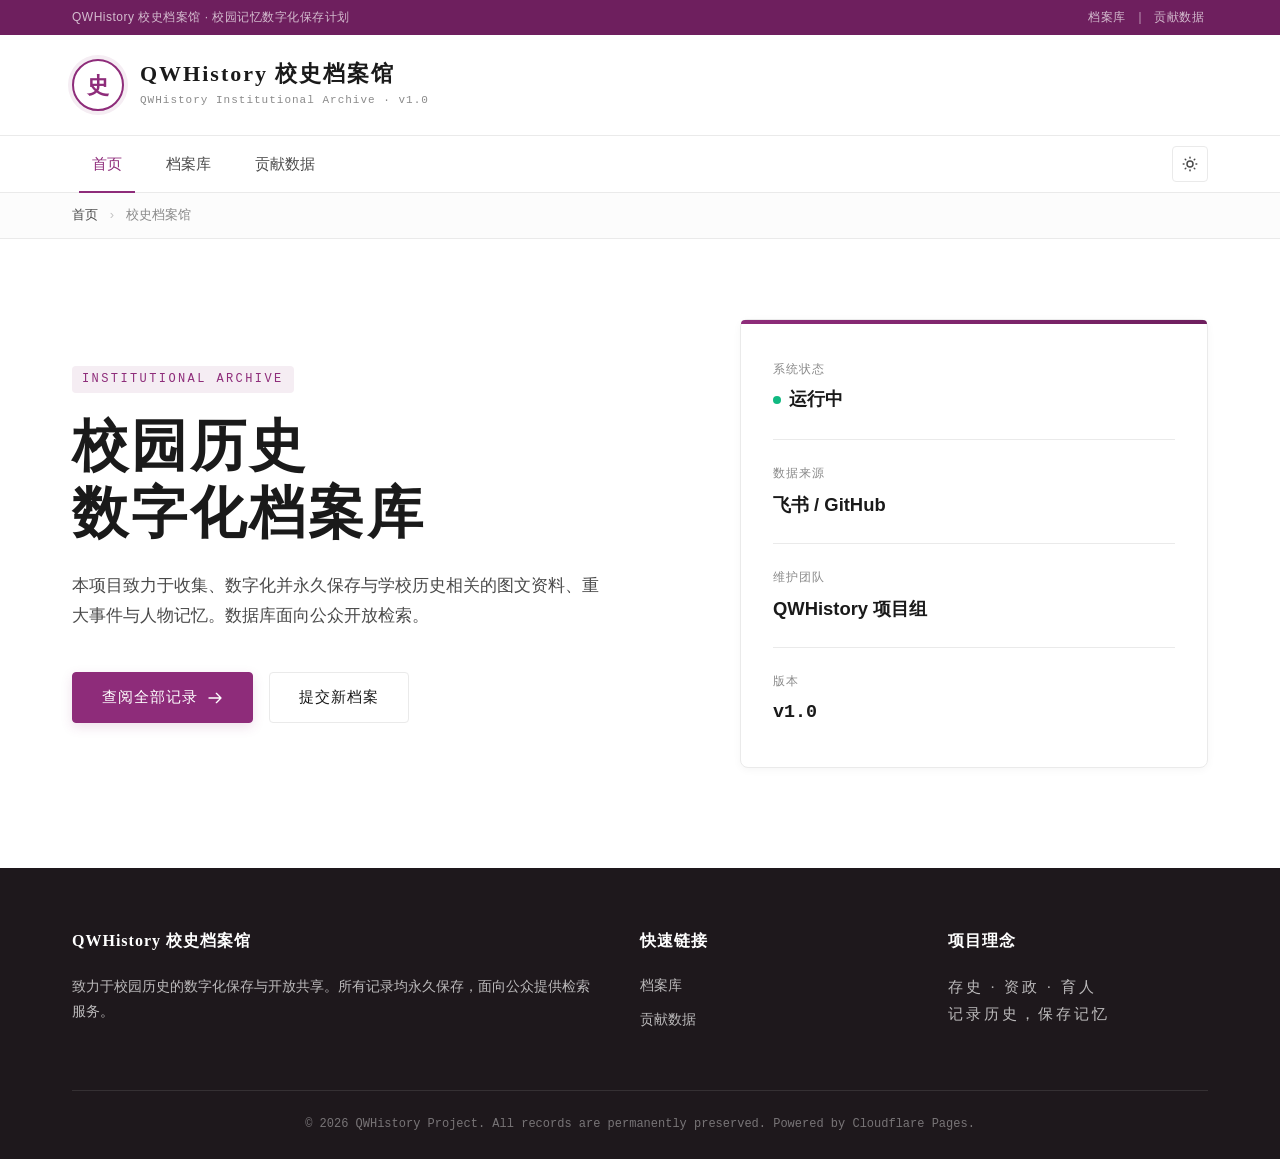
==== commit 73089cd1: "Modify title and update CSS variables for themes Updated the title and styling variables in index.ht" ====
--- a/index.html
+++ b/index.html
@@ -3,354 +3,273 @@
 <head>
 <meta charset="UTF-8">
 <meta name="viewport" content="width=device-width, initial-scale=1.0">
-<title>校史档案馆</title>
+<title>校史档案馆 - QWHistory</title>
 <style>
-  :root {
-    --bg-body: #ffffff;
-    --bg-surface: #fafafa;
-    --bg-hover: #f3f4f6;
-    --text-primary: #000000;
-    --text-secondary: #4b5563;
-    --text-tertiary: #9ca3af;
-    --border-color: #e5e7eb;
-    --primary: #000000;
-    --primary-hover: #333333;
-    
-    --radius-md: 4px;
-    --shadow-sm: 0 1px 2px 0 rgba(0, 0, 0, 0.04);
-  }
-
-  [data-theme="dark"] {
-    --bg-body: #0d1117;
-    --bg-surface: #161b22;
-    --bg-hover: #21262d;
-    --text-primary: #c9d1d9;
-    --text-secondary: #8b949e;
-    --text-tertiary: #6e7681;
-    --border-color: #30363d;
-    --primary: #f0f6fc;
-    --primary-hover: #ffffff;
-    --shadow-sm: 0 1px 2px 0 rgba(0, 0, 0, 0.3);
-  }
-
-  * { box-sizing: border-box; margin: 0; padding: 0; }
-  
-  body {
-    font-family: -apple-system, BlinkMacSystemFont, "Segoe UI", Roboto, "Helvetica Neue", Arial, sans-serif;
-    background-color: var(--bg-body);
-    color: var(--text-primary);
-    line-height: 1.6;
-    -webkit-font-smoothing: antialiased;
-    min-height: 100vh;
-    display: flex;
-    flex-direction: column;
-    transition: background-color 0.2s, color 0.2s;
-  }
-
-  /* ================= 顶部导航 (极简) ================= */
-  .navbar {
-    padding: 1.5rem 2rem;
-    display: flex;
-    justify-content: space-between;
-    align-items: center;
-    border-bottom: 1px solid var(--border-color);
-    background-color: var(--bg-body);
-  }
-  
-  .nav-brand {
-    font-size: 0.95rem;
-    font-weight: 600;
-    letter-spacing: 0.05em;
-    text-transform: uppercase;
-    display: flex;
-    align-items: center;
-    gap: 0.5rem;
-  }
-
-  .nav-brand .version {
-    font-family: "SFMono-Regular", Consolas, "Liberation Mono", Menlo, monospace;
-    font-size: 0.75rem;
-    color: var(--text-tertiary);
-    font-weight: normal;
-    background: var(--bg-surface);
-    padding: 0.1rem 0.4rem;
-    border-radius: var(--radius-md);
-    border: 1px solid var(--border-color);
-  }
-
-  .nav-links {
-    display: flex;
-    align-items: center;
-    gap: 1.5rem;
-  }
-
-  .nav-links a {
-    color: var(--text-secondary);
-    text-decoration: none;
-    font-size: 0.85rem;
-    font-weight: 500;
-    transition: color 0.2s;
-  }
-  .nav-links a:hover { color: var(--text-primary); }
-
-  .btn-icon {
-    background: none; border: 1px solid transparent; cursor: pointer; 
-    color: var(--text-secondary); padding: 0.35rem; border-radius: var(--radius-md); 
-    display: flex; align-items: center; justify-content: center; transition: all 0.2s;
-  }
-  .btn-icon:hover { background: var(--bg-surface); color: var(--text-primary); border-color: var(--border-color); }
-  .btn-icon svg { width: 16px; height: 16px; }
-
-  /* ================= 核心内容区 (非对称网格) ================= */
-  .container {
-    flex: 1;
-    max-width: 1100px;
-    margin: 0 auto;
-    width: 100%;
-    padding: 6rem 2rem;
-    display: grid;
-    grid-template-columns: 1.2fr 0.8fr;
-    gap: 4rem;
-    align-items: center;
-  }
-
-  .hero-content {
-    max-width: 600px;
-  }
-
-  .hero-label {
-    font-family: "SFMono-Regular", Consolas, "Liberation Mono", Menlo, monospace;
-    font-size: 0.8rem;
-    color: var(--text-tertiary);
-    text-transform: uppercase;
-    letter-spacing: 0.1em;
-    margin-bottom: 1.5rem;
-    display: block;
-  }
-
-  .hero-content h1 {
-    font-size: clamp(2.5rem, 5vw, 3.5rem);
-    font-weight: 700;
-    line-height: 1.1;
-    letter-spacing: -0.03em;
-    margin-bottom: 1.5rem;
-    color: var(--text-primary);
-  }
-
-  .hero-content p {
-    font-size: 1.1rem;
-    color: var(--text-secondary);
-    margin-bottom: 3rem;
-    line-height: 1.6;
-    max-width: 480px;
-  }
-
-  /* 文本链接式按钮 */
-  .action-group {
-    display: flex;
-    flex-direction: column;
-    gap: 1rem;
-    align-items: flex-start;
-  }
-
-  .action-link {
-    display: inline-flex;
-    align-items: center;
-    gap: 0.5rem;
-    padding: 0.75rem 1.5rem;
-    font-size: 0.95rem;
-    font-weight: 500;
-    text-decoration: none;
-    border-radius: var(--radius-md);
-    transition: all 0.2s;
-  }
-
-  .action-link.primary {
-    background-color: var(--primary);
-    color: var(--bg-body);
-    border: 1px solid var(--primary);
-  }
-  .action-link.primary:hover {
-    background-color: var(--primary-hover);
-  }
-
-  .action-link.secondary {
-    background-color: transparent;
-    color: var(--text-primary);
-    border: 1px solid var(--border-color);
-  }
-  .action-link.secondary:hover {
-    background-color: var(--bg-surface);
-    border-color: var(--text-tertiary);
-  }
-
-  .action-link svg {
-    width: 16px;
-    height: 16px;
-    transition: transform 0.2s;
-  }
-  .action-link:hover svg {
-    transform: translateX(3px);
-  }
-
-  /* ================= 右侧档案信息面板 ================= */
-  .stats-panel {
-    border: 1px solid var(--border-color);
-    border-radius: var(--radius-md);
-    background-color: var(--bg-surface);
-    padding: 2rem;
-    display: flex;
-    flex-direction: column;
-    gap: 1.5rem;
-    box-shadow: var(--shadow-sm);
-  }
-
-  .stat-item {
-    display: flex;
-    flex-direction: column;
-    gap: 0.25rem;
-  }
-
-  .stat-label {
-    font-size: 0.75rem;
-    color: var(--text-tertiary);
-    text-transform: uppercase;
-    letter-spacing: 0.05em;
-  }
-
-  .stat-value {
-    font-family: "SFMono-Regular", Consolas, "Liberation Mono", Menlo, monospace;
-    font-size: 1.25rem;
-    font-weight: 600;
-    color: var(--text-primary);
-  }
-
-  .divider {
-    height: 1px;
-    background-color: var(--border-color);
-    width: 100%;
-  }
-
-  /* ================= 页脚 ================= */
-  .footer {
-    border-top: 1px solid var(--border-color);
-    padding: 1.5rem 2rem;
-    display: flex;
-    justify-content: space-between;
-    font-size: 0.8rem;
-    color: var(--text-tertiary);
-    font-family: "SFMono-Regular", Consolas, "Liberation Mono", Menlo, monospace;
-  }
-
-  /* 响应式 */
-  @media (max-width: 768px) {
-    .container {
-      grid-template-columns: 1fr;
-      gap: 3rem;
-      padding: 4rem 1.5rem;
-    }
-    .navbar {
-      padding: 1rem 1.5rem;
-    }
-    .nav-links a:not(.btn-icon) {
-      display: none; /* 移动端隐藏文字链接，保留图标或仅在下方展示 */
-    }
-    .footer {
-      flex-direction: column;
-      gap: 0.5rem;
-      align-items: center;
-      text-align: center;
-    }
-  }
+    :root {
+        --primary: #8e2c7a;
+        --primary-dark: #6e1f5e;
+        --primary-light: #f5edf3;
+        --primary-glow: rgba(142, 44, 122, 0.15);
+        --nav-bg: rgba(255, 255, 255, 0.85);
+        --btn-bg: #8e2c7a;
+        --btn-bg-hover: #6e1f5e;
+        --topbar-bg: #6e1f5e;
+        --text-dark: #1a1a1a;
+        --text-body: #4a4a4a;
+        --text-muted: #8a8a8a;
+        --bg-body: #ffffff;
+        --bg-surface: #ffffff;
+        --bg-soft: #fcfcfc;
+        --border: #eaeaea;
+        --border-focus: #d1d1d1;
+        --footer-bg: #1e181c;
+        --footer-text: rgba(255, 255, 255, 0.7);
+        --footer-text-dim: rgba(255, 255, 255, 0.4);
+        --footer-border: rgba(255, 255, 255, 0.1);
+        --font-serif: "Georgia", "Songti SC", "SimSun", "宋体", serif;
+        --font-sans: -apple-system, BlinkMacSystemFont, "Segoe UI", "PingFang SC", "Microsoft YaHei", sans-serif;
+        --font-mono: "SFMono-Regular", Consolas, monospace;
+        --radius-sm: 4px;
+        --radius-md: 8px;
+        --shadow-sm: 0 2px 8px rgba(0, 0, 0, 0.04);
+        --shadow-md: 0 8px 24px rgba(0, 0, 0, 0.08);
+    }
+    [data-theme="dark"] {
+        --primary: #c07ab0;
+        --primary-dark: #e0a8d4;
+        --primary-light: rgba(192, 122, 176, 0.1);
+        --primary-glow: rgba(192, 122, 176, 0.15);
+        --nav-bg: rgba(20, 16, 20, 0.85);
+        --btn-bg: #a85a93;
+        --btn-bg-hover: #c07ab0;
+        --topbar-bg: #0f0b0e;
+        --text-dark: #f0f0f0;
+        --text-body: #b0b0b0;
+        --text-muted: #808080;
+        --bg-body: #141014;
+        --bg-surface: #1d171b;
+        --bg-soft: #1a1418;
+        --border: #2a2228;
+        --border-focus: #3d3038;
+        --footer-bg: #0b080a;
+        --footer-text: rgba(255, 255, 255, 0.6);
+        --footer-text-dim: rgba(255, 255, 255, 0.3);
+        --footer-border: rgba(255, 255, 255, 0.05);
+        --shadow-sm: 0 2px 8px rgba(0, 0, 0, 0.3);
+        --shadow-md: 0 8px 24px rgba(0, 0, 0, 0.5);
+    }
+    * { box-sizing: border-box; margin: 0; padding: 0; }
+    html { scroll-behavior: smooth; }
+    body {
+        font-family: var(--font-sans);
+        background-color: var(--bg-body);
+        color: var(--text-body);
+        line-height: 1.6;
+        -webkit-font-smoothing: antialiased;
+        min-height: 100vh;
+        display: flex;
+        flex-direction: column;
+        transition: background-color 0.3s, color 0.3s;
+    }
+    a { text-decoration: none; color: inherit; }
+    .container { max-width: 1200px; margin: 0 auto; padding: 0 32px; width: 100%; }
+
+    .top-bar { background: var(--topbar-bg); color: var(--footer-text); font-size: 12px; padding: 8px 0; letter-spacing: 0.5px; }
+    .top-bar .container { display: flex; justify-content: space-between; align-items: center; flex-wrap: wrap; gap: 8px; }
+    .top-bar a { color: var(--footer-text); transition: color 0.2s; margin: 0 4px; }
+    .top-bar a:hover { color: #fff; }
+
+    .site-header { background: var(--bg-body); border-bottom: 1px solid var(--border); padding: 20px 0; transition: border-color 0.3s; }
+    .header-inner { display: flex; align-items: center; min-height: 60px; }
+    .logo-block { display: flex; align-items: center; gap: 16px; }
+    .logo-mark {
+        width: 52px; height: 52px; border: 2px solid var(--primary); border-radius: 50%;
+        display: flex; align-items: center; justify-content: center;
+        font-family: var(--font-serif); font-size: 22px; font-weight: 700;
+        color: var(--primary); flex-shrink: 0; position: relative;
+        background: var(--bg-surface); box-shadow: 0 0 0 4px var(--primary-light); transition: all 0.3s;
+    }
+    .logo-text h1 { font-family: var(--font-serif); font-size: 22px; font-weight: 700; color: var(--text-dark); letter-spacing: 2px; line-height: 1.2; }
+    .logo-text .en-name { font-size: 11px; color: var(--text-muted); letter-spacing: 1px; margin-top: 4px; font-family: var(--font-mono); }
+
+    .main-nav { background: var(--nav-bg); backdrop-filter: blur(10px); border-bottom: 1px solid var(--border); position: sticky; top: 0; z-index: 100; transition: all 0.3s; }
+    .nav-inner { display: flex; justify-content: space-between; align-items: center; }
+    .nav-list { display: flex; list-style: none; gap: 4px; }
+    .nav-list li a { display: block; padding: 16px 20px; color: var(--text-body); font-size: 15px; font-weight: 500; position: relative; transition: color 0.2s; }
+    .nav-list li a:hover, .nav-list li a.active { color: var(--primary); }
+    .nav-list li a::after { content: ''; position: absolute; bottom: -1px; left: 50%; transform: translateX(-50%); width: 0; height: 2px; background-color: var(--primary); transition: width 0.3s ease; }
+    .nav-list li a:hover::after, .nav-list li a.active::after { width: 80%; }
+    .theme-toggle { background: var(--bg-surface); border: 1px solid var(--border); color: var(--text-body); cursor: pointer; padding: 8px; border-radius: var(--radius-sm); display: flex; align-items: center; justify-content: center; transition: all 0.2s; }
+    .theme-toggle:hover { border-color: var(--border-focus); color: var(--text-dark); background: var(--bg-soft); }
+    .theme-toggle svg { width: 18px; height: 18px; }
+
+    .breadcrumb { background: var(--bg-soft); border-bottom: 1px solid var(--border); padding: 12px 0; font-size: 13px; color: var(--text-muted); }
+    .breadcrumb a { color: var(--text-body); transition: color 0.2s; }
+    .breadcrumb a:hover { color: var(--primary); }
+    .breadcrumb span { margin: 0 8px; color: var(--text-muted); opacity: 0.5; }
+
+    .main-content { flex: 1; display: flex; align-items: center; padding: 80px 0 100px; }
+    .hero-layout { display: grid; grid-template-columns: 1.1fr 0.9fr; gap: 6rem; align-items: center; width: 100%; }
+    .hero-label { font-family: var(--font-mono); font-size: 0.75rem; color: var(--primary); text-transform: uppercase; letter-spacing: 0.2em; margin-bottom: 1.25rem; display: inline-block; background: var(--primary-light); padding: 4px 10px; border-radius: var(--radius-sm); }
+    .hero-content h2 { font-family: var(--font-serif); font-size: clamp(2.5rem, 4.5vw, 3.5rem); font-weight: 700; line-height: 1.2; letter-spacing: 3px; margin-bottom: 1.5rem; color: var(--text-dark); }
+    .hero-content p { font-size: 1.05rem; color: var(--text-body); margin-bottom: 2.5rem; line-height: 1.8; max-width: 540px; }
+
+    .action-group { display: flex; flex-wrap: wrap; gap: 1rem; }
+    .action-link { display: inline-flex; align-items: center; gap: 0.6rem; padding: 0.8rem 1.8rem; font-size: 0.95rem; font-weight: 500; border-radius: var(--radius-sm); transition: all 0.3s ease; letter-spacing: 1px; }
+    .action-link.primary { background: var(--btn-bg); color: #fff; border: 1px solid var(--btn-bg); box-shadow: 0 4px 12px var(--primary-glow); }
+    .action-link.primary:hover { background: var(--btn-bg-hover); border-color: var(--btn-bg-hover); transform: translateY(-2px); box-shadow: 0 6px 16px var(--primary-glow); }
+    .action-link.secondary { background: transparent; color: var(--text-dark); border: 1px solid var(--border); }
+    .action-link.secondary:hover { border-color: var(--primary); color: var(--primary); background: var(--bg-surface); transform: translateY(-2px); }
+    .action-link svg { width: 16px; height: 16px; transition: transform 0.3s; }
+    .action-link:hover svg { transform: translateX(4px); }
+
+    .stats-panel { background: var(--bg-surface); border: 1px solid var(--border); border-radius: var(--radius-md); position: relative; padding: 2.5rem 2rem; display: flex; flex-direction: column; gap: 1.5rem; box-shadow: var(--shadow-sm); transition: all 0.3s; }
+    .stats-panel:hover { box-shadow: var(--shadow-md); border-color: var(--border-focus); }
+    .stats-panel::before { content: ''; position: absolute; top: 0; left: 0; right: 0; height: 4px; background: linear-gradient(90deg, var(--primary), var(--primary-dark)); border-top-left-radius: var(--radius-md); border-top-right-radius: var(--radius-md); }
+    .stat-item { display: flex; flex-direction: column; gap: 0.4rem; }
+    .stat-label { font-size: 0.75rem; color: var(--text-muted); text-transform: uppercase; letter-spacing: 0.08em; font-family: var(--font-sans); }
+    .stat-value { font-family: var(--font-mono); font-size: 1.15rem; font-weight: 600; color: var(--text-dark); display: flex; align-items: center; gap: 8px; }
+    .status-dot { width: 8px; height: 8px; background-color: #10b981; border-radius: 50%; box-shadow: 0 0 0 0 rgba(16, 185, 129, 0.4); animation: pulse 2s infinite; }
+    @keyframes pulse { 0% { transform: scale(0.95); box-shadow: 0 0 0 0 rgba(16, 185, 129, 0.7); } 70% { transform: scale(1); box-shadow: 0 0 0 6px rgba(16, 185, 129, 0); } 100% { transform: scale(0.95); box-shadow: 0 0 0 0 rgba(16, 185, 129, 0); } }
+    .divider { height: 1px; background: var(--border); width: 100%; }
+
+    .site-footer { background: var(--footer-bg); color: var(--footer-text); padding: 60px 0 0; font-size: 14px; }
+    .footer-grid { display: grid; grid-template-columns: 2fr 1fr 1fr; gap: 48px; padding-bottom: 48px; }
+    .footer-grid h4 { color: #fff; font-family: var(--font-serif); font-size: 16px; margin-bottom: 20px; letter-spacing: 1px; }
+    .footer-grid p { line-height: 1.8; color: var(--footer-text); }
+    .footer-links { list-style: none; }
+    .footer-links li { margin-bottom: 12px; }
+    .footer-links a { color: var(--footer-text); transition: all 0.2s; display: inline-block; }
+    .footer-links a:hover { color: #fff; transform: translateX(4px); }
+    .footer-motto { font-family: var(--font-serif); font-size: 15px; color: var(--footer-text); letter-spacing: 3px; line-height: 2; }
+    .footer-bottom { border-top: 1px solid var(--footer-border); padding: 24px 0; text-align: center; font-size: 12px; color: var(--footer-text-dim); font-family: var(--font-mono); }
+
+    @media (max-width: 900px) { .hero-layout { grid-template-columns: 1fr; gap: 4rem; } .footer-grid { grid-template-columns: 1fr 1fr; } .main-content { padding: 60px 0 80px; } }
+    @media (max-width: 640px) { .container { padding: 0 20px; } .top-bar .container { justify-content: center; text-align: center; } .logo-text h1 { font-size: 18px; } .logo-mark { width: 44px; height: 44px; font-size: 18px; } .nav-list { gap: 0; } .nav-list li a { padding: 14px 12px; font-size: 14px; } .hero-content h2 { font-size: 2.2rem; letter-spacing: 2px; } .footer-grid { grid-template-columns: 1fr; gap: 32px; } }
 </style>
 </head>
 <body>
 
-  <nav class="navbar">
-    <div class="nav-brand">
-      QWHistory <span class="version">v1.0</span>
+    <div class="top-bar">
+        <div class="container">
+            <span>QWHistory 校史档案馆 · 校园记忆数字化保存计划</span>
+            <span>
+                <a href="/weekly-digest/">档案库</a> ｜
+                <a href="https://qcnbntrwmgix.feishu.cn/share/base/form/shrcnkDQYPEUFTH1E3HEWcLcivd" target="_blank" rel="noopener">贡献数据</a>
+            </span>
+        </div>
     </div>
-    <div class="nav-links">
-      <a href="/history/">档案库</a>
-      <a href="https://qcnbntrwmgix.feishu.cn/share/base/form/shrcnkDQYPEUFTH1E3HEWcLcivd" target="_blank">贡献数据</a>
-      <button id="themeToggle" class="btn-icon" title="切换主题">
-        <svg id="icon-sun" xmlns="http://www.w3.org/2000/svg" fill="none" viewBox="0 0 24 24" stroke="currentColor"><path stroke-linecap="round" stroke-linejoin="round" stroke-width="2" d="M12 3v1m0 16v1m9-9h-1M4 12H3m15.364 6.364l-.707-.707M6.343 6.343l-.707-.707m12.728 0l-.707.707M6.343 17.657l-.707.707M16 12a4 4 0 11-8 0 4 4 0 018 0z" /></svg>
-        <svg id="icon-moon" style="display:none" xmlns="http://www.w3.org/2000/svg" fill="none" viewBox="0 0 24 24" stroke="currentColor"><path stroke-linecap="round" stroke-linejoin="round" stroke-width="2" d="M20.354 15.354A9 9 0 018.646 3.646 9.003 9.003 0 0012 21a9.003 9.003 0 008.354-5.646z" /></svg>
-      </button>
+
+    <header class="site-header">
+        <div class="container header-inner">
+            <div class="logo-block">
+                <div class="logo-mark">史</div>
+                <div class="logo-text">
+                    <h1>QWHistory 校史档案馆</h1>
+                    <div class="en-name">QWHistory Institutional Archive · v1.0</div>
+                </div>
+            </div>
+        </div>
+    </header>
+
+    <nav class="main-nav">
+        <div class="container nav-inner">
+            <ul class="nav-list">
+                <li><a href="/" class="active">首页</a></li>
+                <li><a href="/weekly-digest/">档案库</a></li>
+                <li><a href="https://qcnbntrwmgix.feishu.cn/share/base/form/shrcnkDQYPEUFTH1E3HEWcLcivd" target="_blank" rel="noopener">贡献数据</a></li>
+            </ul>
+            <button id="themeToggle" class="theme-toggle" title="切换主题">
+                <svg id="icon-sun" xmlns="http://www.w3.org/2000/svg" fill="none" viewBox="0 0 24 24" stroke="currentColor"><path stroke-linecap="round" stroke-linejoin="round" stroke-width="2" d="M12 3v1m0 16v1m9-9h-1M4 12H3m15.364 6.364l-.707-.707M6.343 6.343l-.707-.707m12.728 0l-.707.707M6.343 17.657l-.707.707M16 12a4 4 0 11-8 0 4 4 0 018 0z"></path></svg>
+                <svg id="icon-moon" style="display:none" xmlns="http://www.w3.org/2000/svg" fill="none" viewBox="0 0 24 24" stroke="currentColor"><path stroke-linecap="round" stroke-linejoin="round" stroke-width="2" d="M20.354 15.354A9 9 0 018.646 3.646 9.003 9.003 0 0012 21a9.003 9.003 0 008.354-5.646z"></path></svg>
+            </button>
+        </div>
+    </nav>
+
+    <div class="breadcrumb">
+        <div class="container">
+            <a href="/">首页</a> <span>›</span> 校史档案馆
+        </div>
     </div>
-  </nav>
-
-  <main class="container">
-    <div class="hero-content">
-      <span class="hero-label">INSTITUTIONAL ARCHIVE</span>
-      <h1>校园历史<br>数字化档案库</h1>
-      <p>
-        本项目致力于收集、数字化并永久保存与学校历史相关的图文资料、重大事件与人物记忆。数据库面向公众开放检索。
-      </p>
-      
-      <div class="action-group">
-        <a href="/history/" class="action-link primary">
-          查阅全部记录
-          <svg xmlns="http://www.w3.org/2000/svg" fill="none" viewBox="0 0 24 24" stroke="currentColor"><path stroke-linecap="round" stroke-linejoin="round" stroke-width="2" d="M14 5l7 7m0 0l-7 7m7-7H3" /></svg>
-        </a>
-        <a href="https://qcnbntrwmgix.feishu.cn/share/base/form/shrcnkDQYPEUFTH1E3HEWcLcivd" target="_blank" rel="noopener" class="action-link secondary">
-          提交新档案
-        </a>
-      </div>
-    </div>
-
-    <div class="stats-panel">
-      <div class="stat-item">
-        <span class="stat-label">System Status</span>
-        <span class="stat-value">ONLINE</span>
-      </div>
-      <div class="divider"></div>
-      <div class="stat-item">
-        <span class="stat-label">Data Source</span>
-        <span class="stat-value">Feishu / GitHub</span>
-      </div>
-      <div class="divider"></div>
-      <div class="stat-item">
-        <span class="stat-label">Maintained By</span>
-        <span class="stat-value">QWHistory Org</span>
-      </div>
-    </div>
-  </main>
-
-  <footer class="footer">
-    <span>© 2026 QWHistory Project. All records are permanently preserved.</span>
-    <span>Powered by Cloudflare Pages</span>
-  </footer>
+
+    <main class="main-content">
+        <div class="container">
+            <div class="hero-layout">
+                <div class="hero-content">
+                    <span class="hero-label">Institutional Archive</span>
+                    <h2>校园历史<br>数字化档案库</h2>
+                    <p>本项目致力于收集、数字化并永久保存与学校历史相关的图文资料、重大事件与人物记忆。数据库面向公众开放检索。</p>
+                    <div class="action-group">
+                        <a href="/weekly-digest/" class="action-link primary">
+                            查阅全部记录
+                            <svg xmlns="http://www.w3.org/2000/svg" fill="none" viewBox="0 0 24 24" stroke="currentColor"><path stroke-linecap="round" stroke-linejoin="round" stroke-width="2" d="M14 5l7 7m0 0l-7 7m7-7H3"></path></svg>
+                        </a>
+                        <a href="https://qcnbntrwmgix.feishu.cn/share/base/form/shrcnkDQYPEUFTH1E3HEWcLcivd" target="_blank" rel="noopener" class="action-link secondary">提交新档案</a>
+                    </div>
+                </div>
+                <div class="stats-panel">
+                    <div class="stat-item"><span class="stat-label">系统状态</span><span class="stat-value"><span class="status-dot"></span> 运行中</span></div>
+                    <div class="divider"></div>
+                    <div class="stat-item"><span class="stat-label">数据来源</span><span class="stat-value" style="font-family: var(--font-sans);">飞书 / GitHub</span></div>
+                    <div class="divider"></div>
+                    <div class="stat-item"><span class="stat-label">维护团队</span><span class="stat-value" style="font-family: var(--font-sans);">QWHistory 项目组</span></div>
+                    <div class="divider"></div>
+                    <div class="stat-item"><span class="stat-label">版本</span><span class="stat-value">v1.0</span></div>
+                </div>
+            </div>
+        </div>
+    </main>
+
+    <footer class="site-footer">
+        <div class="container">
+            <div class="footer-grid">
+                <div>
+                    <h4>QWHistory 校史档案馆</h4>
+                    <p>致力于校园历史的数字化保存与开放共享。所有记录均永久保存，面向公众提供检索服务。</p>
+                </div>
+                <div>
+                    <h4>快速链接</h4>
+                    <ul class="footer-links">
+                        <li><a href="/weekly-digest/">档案库</a></li>
+                        <li><a href="https://qcnbntrwmgix.feishu.cn/share/base/form/shrcnkDQYPEUFTH1E3HEWcLcivd" target="_blank" rel="noopener">贡献数据</a></li>
+                    </ul>
+                </div>
+                <div>
+                    <h4>项目理念</h4>
+                    <p class="footer-motto">存史 · 资政 · 育人<br>记录历史，保存记忆</p>
+                </div>
+            </div>
+            <div class="footer-bottom">
+                © 2026 QWHistory Project. All records are permanently preserved. Powered by Cloudflare Pages.
+            </div>
+        </div>
+    </footer>
 
 <script>
-  function initTheme() {
-    const toggleBtn = document.getElementById("themeToggle");
-    const sunIcon = document.getElementById("icon-sun");
-    const moonIcon = document.getElementById("icon-moon");
-    
-    if (localStorage.getItem('theme') === 'dark' || (!localStorage.getItem('theme') && window.matchMedia('(prefers-color-scheme: dark)').matches)) {
-      document.documentElement.setAttribute('data-theme', 'dark');
-      sunIcon.style.display = "none"; 
-      moonIcon.style.display = "block";
-    }
-
-    toggleBtn.addEventListener("click", () => {
-      const isDark = document.documentElement.getAttribute('data-theme') === 'dark';
-      if (isDark) {
-        document.documentElement.removeAttribute('data-theme');
-        localStorage.setItem('theme', 'light');
-        sunIcon.style.display = "block"; 
-        moonIcon.style.display = "none";
-      } else {
-        document.documentElement.setAttribute('data-theme', 'dark');
-        localStorage.setItem('theme', 'dark');
-        sunIcon.style.display = "none"; 
-        moonIcon.style.display = "block";
-      }
-    });
-  }
-
-  initTheme();
+    (function initTheme() {
+        var toggleBtn = document.getElementById("themeToggle");
+        var sunIcon = document.getElementById("icon-sun");
+        var moonIcon = document.getElementById("icon-moon");
+        if (localStorage.getItem("theme") === "dark" || (!localStorage.getItem("theme") && window.matchMedia("(prefers-color-scheme: dark)").matches)) {
+            document.documentElement.setAttribute("data-theme", "dark");
+            sunIcon.style.display = "none";
+            moonIcon.style.display = "block";
+        }
+        toggleBtn.addEventListener("click", function () {
+            var isDark = document.documentElement.getAttribute("data-theme") === "dark";
+            if (isDark) {
+                document.documentElement.removeAttribute("data-theme");
+                localStorage.setItem("theme", "light");
+                sunIcon.style.display = "block";
+                moonIcon.style.display = "none";
+            } else {
+                document.documentElement.setAttribute("data-theme", "dark");
+                localStorage.setItem("theme", "dark");
+                sunIcon.style.display = "none";
+                moonIcon.style.display = "block";
+            }
+        });
+    })();
 </script>
 </body>
 </html>
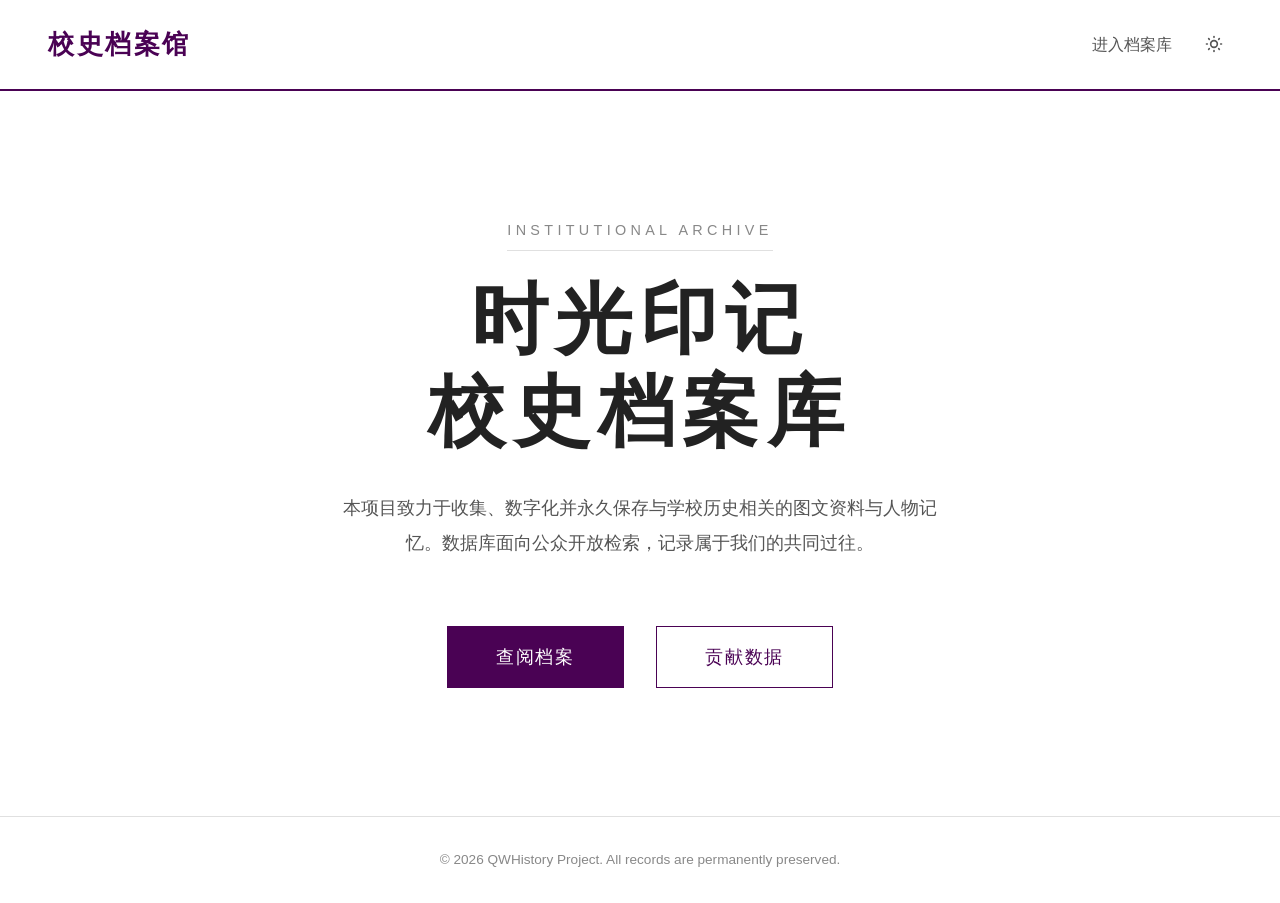
==== commit 3315554d: "Update index.html" ====
--- a/index.html
+++ b/index.html
@@ -3,273 +3,227 @@
 <head>
 <meta charset="UTF-8">
 <meta name="viewport" content="width=device-width, initial-scale=1.0">
-<title>校史档案馆 - QWHistory</title>
+<title>校史档案馆 - 首页</title>
 <style>
-    :root {
-        --primary: #8e2c7a;
-        --primary-dark: #6e1f5e;
-        --primary-light: #f5edf3;
-        --primary-glow: rgba(142, 44, 122, 0.15);
-        --nav-bg: rgba(255, 255, 255, 0.85);
-        --btn-bg: #8e2c7a;
-        --btn-bg-hover: #6e1f5e;
-        --topbar-bg: #6e1f5e;
-        --text-dark: #1a1a1a;
-        --text-body: #4a4a4a;
-        --text-muted: #8a8a8a;
-        --bg-body: #ffffff;
-        --bg-surface: #ffffff;
-        --bg-soft: #fcfcfc;
-        --border: #eaeaea;
-        --border-focus: #d1d1d1;
-        --footer-bg: #1e181c;
-        --footer-text: rgba(255, 255, 255, 0.7);
-        --footer-text-dim: rgba(255, 255, 255, 0.4);
-        --footer-border: rgba(255, 255, 255, 0.1);
-        --font-serif: "Georgia", "Songti SC", "SimSun", "宋体", serif;
-        --font-sans: -apple-system, BlinkMacSystemFont, "Segoe UI", "PingFang SC", "Microsoft YaHei", sans-serif;
-        --font-mono: "SFMono-Regular", Consolas, monospace;
-        --radius-sm: 4px;
-        --radius-md: 8px;
-        --shadow-sm: 0 2px 8px rgba(0, 0, 0, 0.04);
-        --shadow-md: 0 8px 24px rgba(0, 0, 0, 0.08);
-    }
-    [data-theme="dark"] {
-        --primary: #c07ab0;
-        --primary-dark: #e0a8d4;
-        --primary-light: rgba(192, 122, 176, 0.1);
-        --primary-glow: rgba(192, 122, 176, 0.15);
-        --nav-bg: rgba(20, 16, 20, 0.85);
-        --btn-bg: #a85a93;
-        --btn-bg-hover: #c07ab0;
-        --topbar-bg: #0f0b0e;
-        --text-dark: #f0f0f0;
-        --text-body: #b0b0b0;
-        --text-muted: #808080;
-        --bg-body: #141014;
-        --bg-surface: #1d171b;
-        --bg-soft: #1a1418;
-        --border: #2a2228;
-        --border-focus: #3d3038;
-        --footer-bg: #0b080a;
-        --footer-text: rgba(255, 255, 255, 0.6);
-        --footer-text-dim: rgba(255, 255, 255, 0.3);
-        --footer-border: rgba(255, 255, 255, 0.05);
-        --shadow-sm: 0 2px 8px rgba(0, 0, 0, 0.3);
-        --shadow-md: 0 8px 24px rgba(0, 0, 0, 0.5);
-    }
-    * { box-sizing: border-box; margin: 0; padding: 0; }
-    html { scroll-behavior: smooth; }
-    body {
-        font-family: var(--font-sans);
-        background-color: var(--bg-body);
-        color: var(--text-body);
-        line-height: 1.6;
-        -webkit-font-smoothing: antialiased;
-        min-height: 100vh;
-        display: flex;
-        flex-direction: column;
-        transition: background-color 0.3s, color 0.3s;
-    }
-    a { text-decoration: none; color: inherit; }
-    .container { max-width: 1200px; margin: 0 auto; padding: 0 32px; width: 100%; }
-
-    .top-bar { background: var(--topbar-bg); color: var(--footer-text); font-size: 12px; padding: 8px 0; letter-spacing: 0.5px; }
-    .top-bar .container { display: flex; justify-content: space-between; align-items: center; flex-wrap: wrap; gap: 8px; }
-    .top-bar a { color: var(--footer-text); transition: color 0.2s; margin: 0 4px; }
-    .top-bar a:hover { color: #fff; }
-
-    .site-header { background: var(--bg-body); border-bottom: 1px solid var(--border); padding: 20px 0; transition: border-color 0.3s; }
-    .header-inner { display: flex; align-items: center; min-height: 60px; }
-    .logo-block { display: flex; align-items: center; gap: 16px; }
-    .logo-mark {
-        width: 52px; height: 52px; border: 2px solid var(--primary); border-radius: 50%;
-        display: flex; align-items: center; justify-content: center;
-        font-family: var(--font-serif); font-size: 22px; font-weight: 700;
-        color: var(--primary); flex-shrink: 0; position: relative;
-        background: var(--bg-surface); box-shadow: 0 0 0 4px var(--primary-light); transition: all 0.3s;
-    }
-    .logo-text h1 { font-family: var(--font-serif); font-size: 22px; font-weight: 700; color: var(--text-dark); letter-spacing: 2px; line-height: 1.2; }
-    .logo-text .en-name { font-size: 11px; color: var(--text-muted); letter-spacing: 1px; margin-top: 4px; font-family: var(--font-mono); }
-
-    .main-nav { background: var(--nav-bg); backdrop-filter: blur(10px); border-bottom: 1px solid var(--border); position: sticky; top: 0; z-index: 100; transition: all 0.3s; }
-    .nav-inner { display: flex; justify-content: space-between; align-items: center; }
-    .nav-list { display: flex; list-style: none; gap: 4px; }
-    .nav-list li a { display: block; padding: 16px 20px; color: var(--text-body); font-size: 15px; font-weight: 500; position: relative; transition: color 0.2s; }
-    .nav-list li a:hover, .nav-list li a.active { color: var(--primary); }
-    .nav-list li a::after { content: ''; position: absolute; bottom: -1px; left: 50%; transform: translateX(-50%); width: 0; height: 2px; background-color: var(--primary); transition: width 0.3s ease; }
-    .nav-list li a:hover::after, .nav-list li a.active::after { width: 80%; }
-    .theme-toggle { background: var(--bg-surface); border: 1px solid var(--border); color: var(--text-body); cursor: pointer; padding: 8px; border-radius: var(--radius-sm); display: flex; align-items: center; justify-content: center; transition: all 0.2s; }
-    .theme-toggle:hover { border-color: var(--border-focus); color: var(--text-dark); background: var(--bg-soft); }
-    .theme-toggle svg { width: 18px; height: 18px; }
-
-    .breadcrumb { background: var(--bg-soft); border-bottom: 1px solid var(--border); padding: 12px 0; font-size: 13px; color: var(--text-muted); }
-    .breadcrumb a { color: var(--text-body); transition: color 0.2s; }
-    .breadcrumb a:hover { color: var(--primary); }
-    .breadcrumb span { margin: 0 8px; color: var(--text-muted); opacity: 0.5; }
-
-    .main-content { flex: 1; display: flex; align-items: center; padding: 80px 0 100px; }
-    .hero-layout { display: grid; grid-template-columns: 1.1fr 0.9fr; gap: 6rem; align-items: center; width: 100%; }
-    .hero-label { font-family: var(--font-mono); font-size: 0.75rem; color: var(--primary); text-transform: uppercase; letter-spacing: 0.2em; margin-bottom: 1.25rem; display: inline-block; background: var(--primary-light); padding: 4px 10px; border-radius: var(--radius-sm); }
-    .hero-content h2 { font-family: var(--font-serif); font-size: clamp(2.5rem, 4.5vw, 3.5rem); font-weight: 700; line-height: 1.2; letter-spacing: 3px; margin-bottom: 1.5rem; color: var(--text-dark); }
-    .hero-content p { font-size: 1.05rem; color: var(--text-body); margin-bottom: 2.5rem; line-height: 1.8; max-width: 540px; }
-
-    .action-group { display: flex; flex-wrap: wrap; gap: 1rem; }
-    .action-link { display: inline-flex; align-items: center; gap: 0.6rem; padding: 0.8rem 1.8rem; font-size: 0.95rem; font-weight: 500; border-radius: var(--radius-sm); transition: all 0.3s ease; letter-spacing: 1px; }
-    .action-link.primary { background: var(--btn-bg); color: #fff; border: 1px solid var(--btn-bg); box-shadow: 0 4px 12px var(--primary-glow); }
-    .action-link.primary:hover { background: var(--btn-bg-hover); border-color: var(--btn-bg-hover); transform: translateY(-2px); box-shadow: 0 6px 16px var(--primary-glow); }
-    .action-link.secondary { background: transparent; color: var(--text-dark); border: 1px solid var(--border); }
-    .action-link.secondary:hover { border-color: var(--primary); color: var(--primary); background: var(--bg-surface); transform: translateY(-2px); }
-    .action-link svg { width: 16px; height: 16px; transition: transform 0.3s; }
-    .action-link:hover svg { transform: translateX(4px); }
-
-    .stats-panel { background: var(--bg-surface); border: 1px solid var(--border); border-radius: var(--radius-md); position: relative; padding: 2.5rem 2rem; display: flex; flex-direction: column; gap: 1.5rem; box-shadow: var(--shadow-sm); transition: all 0.3s; }
-    .stats-panel:hover { box-shadow: var(--shadow-md); border-color: var(--border-focus); }
-    .stats-panel::before { content: ''; position: absolute; top: 0; left: 0; right: 0; height: 4px; background: linear-gradient(90deg, var(--primary), var(--primary-dark)); border-top-left-radius: var(--radius-md); border-top-right-radius: var(--radius-md); }
-    .stat-item { display: flex; flex-direction: column; gap: 0.4rem; }
-    .stat-label { font-size: 0.75rem; color: var(--text-muted); text-transform: uppercase; letter-spacing: 0.08em; font-family: var(--font-sans); }
-    .stat-value { font-family: var(--font-mono); font-size: 1.15rem; font-weight: 600; color: var(--text-dark); display: flex; align-items: center; gap: 8px; }
-    .status-dot { width: 8px; height: 8px; background-color: #10b981; border-radius: 50%; box-shadow: 0 0 0 0 rgba(16, 185, 129, 0.4); animation: pulse 2s infinite; }
-    @keyframes pulse { 0% { transform: scale(0.95); box-shadow: 0 0 0 0 rgba(16, 185, 129, 0.7); } 70% { transform: scale(1); box-shadow: 0 0 0 6px rgba(16, 185, 129, 0); } 100% { transform: scale(0.95); box-shadow: 0 0 0 0 rgba(16, 185, 129, 0); } }
-    .divider { height: 1px; background: var(--border); width: 100%; }
-
-    .site-footer { background: var(--footer-bg); color: var(--footer-text); padding: 60px 0 0; font-size: 14px; }
-    .footer-grid { display: grid; grid-template-columns: 2fr 1fr 1fr; gap: 48px; padding-bottom: 48px; }
-    .footer-grid h4 { color: #fff; font-family: var(--font-serif); font-size: 16px; margin-bottom: 20px; letter-spacing: 1px; }
-    .footer-grid p { line-height: 1.8; color: var(--footer-text); }
-    .footer-links { list-style: none; }
-    .footer-links li { margin-bottom: 12px; }
-    .footer-links a { color: var(--footer-text); transition: all 0.2s; display: inline-block; }
-    .footer-links a:hover { color: #fff; transform: translateX(4px); }
-    .footer-motto { font-family: var(--font-serif); font-size: 15px; color: var(--footer-text); letter-spacing: 3px; line-height: 2; }
-    .footer-bottom { border-top: 1px solid var(--footer-border); padding: 24px 0; text-align: center; font-size: 12px; color: var(--footer-text-dim); font-family: var(--font-mono); }
-
-    @media (max-width: 900px) { .hero-layout { grid-template-columns: 1fr; gap: 4rem; } .footer-grid { grid-template-columns: 1fr 1fr; } .main-content { padding: 60px 0 80px; } }
-    @media (max-width: 640px) { .container { padding: 0 20px; } .top-bar .container { justify-content: center; text-align: center; } .logo-text h1 { font-size: 18px; } .logo-mark { width: 44px; height: 44px; font-size: 18px; } .nav-list { gap: 0; } .nav-list li a { padding: 14px 12px; font-size: 14px; } .hero-content h2 { font-size: 2.2rem; letter-spacing: 2px; } .footer-grid { grid-template-columns: 1fr; gap: 32px; } }
+  :root {
+    --bg-body: #ffffff; 
+    --bg-surface: #fafafa; 
+    --text-primary: #222222; 
+    --text-secondary: #555555; 
+    --text-tertiary: #888888;
+    --border-color: #e0e0e0; 
+    --primary: #4a0254; /* 官方暗紫 */
+    --primary-hover: #36013d;
+  }
+
+  [data-theme="dark"] {
+    --bg-body: #121212; 
+    --bg-surface: #1e1e1e; 
+    --text-primary: #f0f0f0; 
+    --text-secondary: #aaaaaa; 
+    --text-tertiary: #777777;
+    --border-color: #333333; 
+    --primary: #b47dbd; /* 暗色模式亮紫 */
+    --primary-hover: #cfa3d6;
+  }
+
+  * { box-sizing: border-box; margin: 0; padding: 0; }
+  
+  body {
+    font-family: "Songti SC", "SimSun", "Georgia", serif;
+    background-color: var(--bg-body);
+    color: var(--text-primary);
+    line-height: 1.6;
+    min-height: 100vh;
+    display: flex;
+    flex-direction: column;
+    transition: background-color 0.2s, color 0.2s;
+  }
+
+  /* 顶部导航：与列表页保持一致 */
+  .navbar { 
+    background-color: var(--bg-body); 
+    border-bottom: 2px solid var(--primary); 
+    padding: 1.5rem 3rem; 
+    display: flex; justify-content: space-between; align-items: center; 
+    z-index: 100; flex-wrap: wrap; gap: 1rem;
+  }
+  .nav-brand { 
+    font-size: 1.6rem; 
+    font-weight: bold; 
+    letter-spacing: 0.1em; 
+    color: var(--primary); 
+    text-decoration: none;
+    font-family: "Microsoft YaHei", sans-serif;
+  }
+  .nav-actions { display: flex; align-items: center; gap: 1.5rem; font-family: "Microsoft YaHei", sans-serif; }
+  
+  .btn-icon { 
+    background: none; border: none; cursor: pointer; 
+    color: var(--text-secondary); padding: 0.5rem; 
+    transition: color 0.2s; display: flex; align-items: center; justify-content: center;
+  }
+  .btn-icon:hover { color: var(--primary); }
+  .btn-icon svg { width: 20px; height: 20px; }
+
+  .nav-link {
+    color: var(--text-secondary);
+    text-decoration: none;
+    font-size: 1rem;
+    transition: color 0.2s;
+  }
+  .nav-link:hover { color: var(--primary); }
+
+  /* 主体内容区 */
+  main {
+    flex: 1;
+    display: flex;
+    flex-direction: column;
+    justify-content: center;
+    align-items: center;
+    padding: 8rem 2rem;
+    text-align: center;
+  }
+
+  .hero-label {
+    font-family: "Arial", sans-serif;
+    font-size: 0.9rem;
+    color: var(--text-tertiary);
+    letter-spacing: 0.3em;
+    text-transform: uppercase;
+    margin-bottom: 1.5rem;
+    border-bottom: 1px solid var(--border-color);
+    padding-bottom: 0.5rem;
+  }
+
+  .hero-title {
+    font-size: clamp(3rem, 6vw, 5rem);
+    font-weight: bold;
+    color: var(--text-primary);
+    line-height: 1.2;
+    letter-spacing: 0.1em;
+    margin-bottom: 2rem;
+  }
+
+  .hero-desc {
+    font-size: 1.1rem;
+    color: var(--text-secondary);
+    max-width: 600px;
+    margin: 0 auto 4rem auto;
+    line-height: 2;
+  }
+
+  /* 按钮组：直角、实心/空心 */
+  .actions {
+    display: flex;
+    gap: 2rem;
+    justify-content: center;
+    flex-wrap: wrap;
+    font-family: "Microsoft YaHei", sans-serif;
+  }
+
+  .btn {
+    display: inline-block;
+    padding: 1rem 3rem;
+    font-size: 1.1rem;
+    text-decoration: none;
+    transition: all 0.2s;
+    letter-spacing: 0.1em;
+  }
+
+  .btn-primary {
+    background-color: var(--primary);
+    color: #ffffff;
+    border: 1px solid var(--primary);
+  }
+  .btn-primary:hover {
+    background-color: var(--primary-hover);
+  }
+
+  .btn-outline {
+    background-color: transparent;
+    color: var(--primary);
+    border: 1px solid var(--primary);
+  }
+  .btn-outline:hover {
+    background-color: var(--primary);
+    color: #ffffff;
+  }
+
+  /* 底部：实线分割 */
+  footer {
+    border-top: 1px solid var(--border-color);
+    padding: 2rem;
+    text-align: center;
+    font-family: "Microsoft YaHei", sans-serif;
+    font-size: 0.85rem;
+    color: var(--text-tertiary);
+  }
+
+  @media (max-width: 768px) {
+    .navbar { padding: 1rem 1.5rem; flex-direction: column; align-items: flex-start; }
+    .nav-actions { width: 100%; justify-content: space-between; }
+    .nav-link { display: none; }
+    main { padding: 5rem 1.5rem; }
+    .actions { flex-direction: column; width: 100%; max-width: 300px; gap: 1rem; }
+    .btn { width: 100%; text-align: center; }
+  }
 </style>
 </head>
 <body>
 
-    <div class="top-bar">
-        <div class="container">
-            <span>QWHistory 校史档案馆 · 校园记忆数字化保存计划</span>
-            <span>
-                <a href="/weekly-digest/">档案库</a> ｜
-                <a href="https://qcnbntrwmgix.feishu.cn/share/base/form/shrcnkDQYPEUFTH1E3HEWcLcivd" target="_blank" rel="noopener">贡献数据</a>
-            </span>
-        </div>
+  <nav class="navbar">
+    <a href="/" class="nav-brand">校史档案馆</a>
+    <div class="nav-actions">
+      <a href="/weekly-digest/" class="nav-link">进入档案库</a>
+      <button id="themeToggle" class="btn-icon" title="切换主题">
+        <svg id="icon-sun" xmlns="http://www.w3.org/2000/svg" fill="none" viewBox="0 0 24 24" stroke="currentColor"><path stroke-linecap="round" stroke-linejoin="round" stroke-width="2" d="M12 3v1m0 16v1m9-9h-1M4 12H3m15.364 6.364l-.707-.707M6.343 6.343l-.707-.707m12.728 0l-.707.707M6.343 17.657l-.707.707M16 12a4 4 0 11-8 0 4 4 0 018 0z" /></svg>
+        <svg id="icon-moon" style="display:none" xmlns="http://www.w3.org/2000/svg" fill="none" viewBox="0 0 24 24" stroke="currentColor"><path stroke-linecap="round" stroke-linejoin="round" stroke-width="2" d="M20.354 15.354A9 9 0 018.646 3.646 9.003 9.003 0 0012 21a9.003 9.003 0 008.354-5.646z" /></svg>
+      </button>
     </div>
-
-    <header class="site-header">
-        <div class="container header-inner">
-            <div class="logo-block">
-                <div class="logo-mark">史</div>
-                <div class="logo-text">
-                    <h1>QWHistory 校史档案馆</h1>
-                    <div class="en-name">QWHistory Institutional Archive · v1.0</div>
-                </div>
-            </div>
-        </div>
-    </header>
-
-    <nav class="main-nav">
-        <div class="container nav-inner">
-            <ul class="nav-list">
-                <li><a href="/" class="active">首页</a></li>
-                <li><a href="/weekly-digest/">档案库</a></li>
-                <li><a href="https://qcnbntrwmgix.feishu.cn/share/base/form/shrcnkDQYPEUFTH1E3HEWcLcivd" target="_blank" rel="noopener">贡献数据</a></li>
-            </ul>
-            <button id="themeToggle" class="theme-toggle" title="切换主题">
-                <svg id="icon-sun" xmlns="http://www.w3.org/2000/svg" fill="none" viewBox="0 0 24 24" stroke="currentColor"><path stroke-linecap="round" stroke-linejoin="round" stroke-width="2" d="M12 3v1m0 16v1m9-9h-1M4 12H3m15.364 6.364l-.707-.707M6.343 6.343l-.707-.707m12.728 0l-.707.707M6.343 17.657l-.707.707M16 12a4 4 0 11-8 0 4 4 0 018 0z"></path></svg>
-                <svg id="icon-moon" style="display:none" xmlns="http://www.w3.org/2000/svg" fill="none" viewBox="0 0 24 24" stroke="currentColor"><path stroke-linecap="round" stroke-linejoin="round" stroke-width="2" d="M20.354 15.354A9 9 0 018.646 3.646 9.003 9.003 0 0012 21a9.003 9.003 0 008.354-5.646z"></path></svg>
-            </button>
-        </div>
-    </nav>
-
-    <div class="breadcrumb">
-        <div class="container">
-            <a href="/">首页</a> <span>›</span> 校史档案馆
-        </div>
+  </nav>
+
+  <main>
+    <div class="hero-label">Institutional Archive</div>
+    
+    <h1 class="hero-title">时光印记<br>校史档案库</h1>
+    
+    <p class="hero-desc">
+      本项目致力于收集、数字化并永久保存与学校历史相关的图文资料与人物记忆。数据库面向公众开放检索，记录属于我们的共同过往。
+    </p>
+
+    <div class="actions">
+      <a href="/weekly-digest/" class="btn btn-primary">查阅档案</a>
+      <a href="https://qcnbntrwmgix.feishu.cn/share/base/form/shrcnkDQYPEUFTH1E3HEWcLcivd" target="_blank" rel="noopener" class="btn btn-outline">贡献数据</a>
     </div>
-
-    <main class="main-content">
-        <div class="container">
-            <div class="hero-layout">
-                <div class="hero-content">
-                    <span class="hero-label">Institutional Archive</span>
-                    <h2>校园历史<br>数字化档案库</h2>
-                    <p>本项目致力于收集、数字化并永久保存与学校历史相关的图文资料、重大事件与人物记忆。数据库面向公众开放检索。</p>
-                    <div class="action-group">
-                        <a href="/weekly-digest/" class="action-link primary">
-                            查阅全部记录
-                            <svg xmlns="http://www.w3.org/2000/svg" fill="none" viewBox="0 0 24 24" stroke="currentColor"><path stroke-linecap="round" stroke-linejoin="round" stroke-width="2" d="M14 5l7 7m0 0l-7 7m7-7H3"></path></svg>
-                        </a>
-                        <a href="https://qcnbntrwmgix.feishu.cn/share/base/form/shrcnkDQYPEUFTH1E3HEWcLcivd" target="_blank" rel="noopener" class="action-link secondary">提交新档案</a>
-                    </div>
-                </div>
-                <div class="stats-panel">
-                    <div class="stat-item"><span class="stat-label">系统状态</span><span class="stat-value"><span class="status-dot"></span> 运行中</span></div>
-                    <div class="divider"></div>
-                    <div class="stat-item"><span class="stat-label">数据来源</span><span class="stat-value" style="font-family: var(--font-sans);">飞书 / GitHub</span></div>
-                    <div class="divider"></div>
-                    <div class="stat-item"><span class="stat-label">维护团队</span><span class="stat-value" style="font-family: var(--font-sans);">QWHistory 项目组</span></div>
-                    <div class="divider"></div>
-                    <div class="stat-item"><span class="stat-label">版本</span><span class="stat-value">v1.0</span></div>
-                </div>
-            </div>
-        </div>
-    </main>
-
-    <footer class="site-footer">
-        <div class="container">
-            <div class="footer-grid">
-                <div>
-                    <h4>QWHistory 校史档案馆</h4>
-                    <p>致力于校园历史的数字化保存与开放共享。所有记录均永久保存，面向公众提供检索服务。</p>
-                </div>
-                <div>
-                    <h4>快速链接</h4>
-                    <ul class="footer-links">
-                        <li><a href="/weekly-digest/">档案库</a></li>
-                        <li><a href="https://qcnbntrwmgix.feishu.cn/share/base/form/shrcnkDQYPEUFTH1E3HEWcLcivd" target="_blank" rel="noopener">贡献数据</a></li>
-                    </ul>
-                </div>
-                <div>
-                    <h4>项目理念</h4>
-                    <p class="footer-motto">存史 · 资政 · 育人<br>记录历史，保存记忆</p>
-                </div>
-            </div>
-            <div class="footer-bottom">
-                © 2026 QWHistory Project. All records are permanently preserved. Powered by Cloudflare Pages.
-            </div>
-        </div>
-    </footer>
+  </main>
+
+  <footer>
+    © 2026 QWHistory Project. All records are permanently preserved.
+  </footer>
 
 <script>
-    (function initTheme() {
-        var toggleBtn = document.getElementById("themeToggle");
-        var sunIcon = document.getElementById("icon-sun");
-        var moonIcon = document.getElementById("icon-moon");
-        if (localStorage.getItem("theme") === "dark" || (!localStorage.getItem("theme") && window.matchMedia("(prefers-color-scheme: dark)").matches)) {
-            document.documentElement.setAttribute("data-theme", "dark");
-            sunIcon.style.display = "none";
-            moonIcon.style.display = "block";
-        }
-        toggleBtn.addEventListener("click", function () {
-            var isDark = document.documentElement.getAttribute("data-theme") === "dark";
-            if (isDark) {
-                document.documentElement.removeAttribute("data-theme");
-                localStorage.setItem("theme", "light");
-                sunIcon.style.display = "block";
-                moonIcon.style.display = "none";
-            } else {
-                document.documentElement.setAttribute("data-theme", "dark");
-                localStorage.setItem("theme", "dark");
-                sunIcon.style.display = "none";
-                moonIcon.style.display = "block";
-            }
-        });
-    })();
+  function initThemeToggle() {
+    const toggleBtn = document.getElementById('themeToggle'), sunIcon = document.getElementById('icon-sun'), moonIcon = document.getElementById('icon-moon');
+    if (localStorage.getItem('theme') === 'dark' || (!localStorage.getItem('theme') && window.matchMedia('(prefers-color-scheme: dark)').matches)) { 
+      document.documentElement.setAttribute('data-theme', 'dark'); 
+      sunIcon.style.display = 'none'; moonIcon.style.display = 'block'; 
+    }
+    toggleBtn.addEventListener('click', () => {
+      const isDark = document.documentElement.getAttribute('data-theme') === 'dark';
+      if (isDark) { 
+        document.documentElement.removeAttribute('data-theme'); 
+        localStorage.setItem('theme', 'light'); 
+        sunIcon.style.display = 'block'; moonIcon.style.display = 'none'; 
+      } else { 
+        document.documentElement.setAttribute('data-theme', 'dark'); 
+        localStorage.setItem('theme', 'dark'); 
+        sunIcon.style.display = 'none'; moonIcon.style.display = 'block'; 
+      }
+    });
+  }
+
+  initThemeToggle();
 </script>
 </body>
 </html>
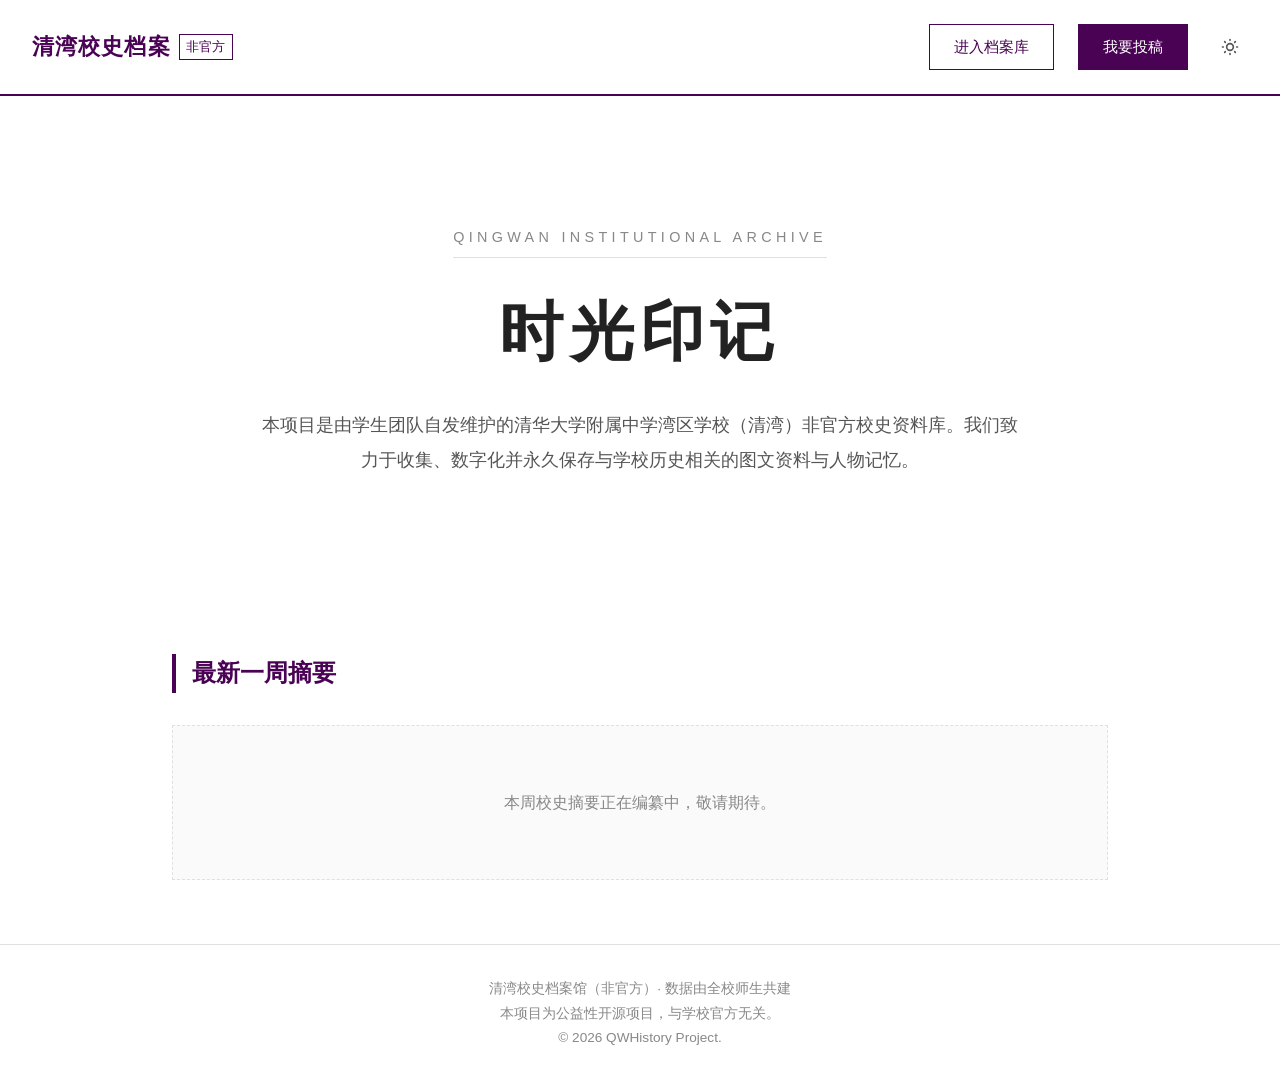
==== commit d77f8bca: "Update index.html" ====
--- a/index.html
+++ b/index.html
@@ -3,180 +3,27 @@
 <head>
 <meta charset="UTF-8">
 <meta name="viewport" content="width=device-width, initial-scale=1.0">
-<title>校史档案馆 - 首页</title>
+<title>清湾校史档案馆（非官方）</title>
+<link rel="stylesheet" href="/assets/css/style.css">
 <style>
-  :root {
-    --bg-body: #ffffff; 
-    --bg-surface: #fafafa; 
-    --text-primary: #222222; 
-    --text-secondary: #555555; 
-    --text-tertiary: #888888;
-    --border-color: #e0e0e0; 
-    --primary: #4a0254; /* 官方暗紫 */
-    --primary-hover: #36013d;
-  }
-
-  [data-theme="dark"] {
-    --bg-body: #121212; 
-    --bg-surface: #1e1e1e; 
-    --text-primary: #f0f0f0; 
-    --text-secondary: #aaaaaa; 
-    --text-tertiary: #777777;
-    --border-color: #333333; 
-    --primary: #b47dbd; /* 暗色模式亮紫 */
-    --primary-hover: #cfa3d6;
-  }
-
-  * { box-sizing: border-box; margin: 0; padding: 0; }
+  .hero { text-align: center; max-width: 800px; margin: 0 auto; padding: 4rem 1rem; }
+  .hero-label { font-family: "Microsoft YaHei", sans-serif; font-size: 0.9rem; color: var(--text-tertiary); letter-spacing: 0.3em; margin-bottom: 1.5rem; border-bottom: 1px solid var(--border-color); display: inline-block; padding-bottom: 0.5rem; }
+  .hero h1 { font-size: clamp(2.5rem, 5vw, 4rem); font-weight: bold; color: var(--text-primary); margin-bottom: 1.5rem; letter-spacing: 0.1em; }
+  .hero p { font-size: 1.1rem; color: var(--text-secondary); margin-bottom: 3rem; line-height: 2; }
   
-  body {
-    font-family: "Songti SC", "SimSun", "Georgia", serif;
-    background-color: var(--bg-body);
-    color: var(--text-primary);
-    line-height: 1.6;
-    min-height: 100vh;
-    display: flex;
-    flex-direction: column;
-    transition: background-color 0.2s, color 0.2s;
-  }
-
-  /* 顶部导航：与列表页保持一致 */
-  .navbar { 
-    background-color: var(--bg-body); 
-    border-bottom: 2px solid var(--primary); 
-    padding: 1.5rem 3rem; 
-    display: flex; justify-content: space-between; align-items: center; 
-    z-index: 100; flex-wrap: wrap; gap: 1rem;
-  }
-  .nav-brand { 
-    font-size: 1.6rem; 
-    font-weight: bold; 
-    letter-spacing: 0.1em; 
-    color: var(--primary); 
-    text-decoration: none;
-    font-family: "Microsoft YaHei", sans-serif;
-  }
-  .nav-actions { display: flex; align-items: center; gap: 1.5rem; font-family: "Microsoft YaHei", sans-serif; }
+  .section-title { font-size: 1.5rem; font-weight: bold; color: var(--primary); border-left: 4px solid var(--primary); padding-left: 1rem; margin-bottom: 2rem; margin-top: 4rem; }
   
-  .btn-icon { 
-    background: none; border: none; cursor: pointer; 
-    color: var(--text-secondary); padding: 0.5rem; 
-    transition: color 0.2s; display: flex; align-items: center; justify-content: center;
-  }
-  .btn-icon:hover { color: var(--primary); }
-  .btn-icon svg { width: 20px; height: 20px; }
-
-  .nav-link {
-    color: var(--text-secondary);
-    text-decoration: none;
-    font-size: 1rem;
-    transition: color 0.2s;
-  }
-  .nav-link:hover { color: var(--primary); }
-
-  /* 主体内容区 */
-  main {
-    flex: 1;
-    display: flex;
-    flex-direction: column;
-    justify-content: center;
-    align-items: center;
-    padding: 8rem 2rem;
-    text-align: center;
-  }
-
-  .hero-label {
-    font-family: "Arial", sans-serif;
-    font-size: 0.9rem;
-    color: var(--text-tertiary);
-    letter-spacing: 0.3em;
-    text-transform: uppercase;
-    margin-bottom: 1.5rem;
-    border-bottom: 1px solid var(--border-color);
-    padding-bottom: 0.5rem;
-  }
-
-  .hero-title {
-    font-size: clamp(3rem, 6vw, 5rem);
-    font-weight: bold;
-    color: var(--text-primary);
-    line-height: 1.2;
-    letter-spacing: 0.1em;
-    margin-bottom: 2rem;
-  }
-
-  .hero-desc {
-    font-size: 1.1rem;
-    color: var(--text-secondary);
-    max-width: 600px;
-    margin: 0 auto 4rem auto;
-    line-height: 2;
-  }
-
-  /* 按钮组：直角、实心/空心 */
-  .actions {
-    display: flex;
-    gap: 2rem;
-    justify-content: center;
-    flex-wrap: wrap;
-    font-family: "Microsoft YaHei", sans-serif;
-  }
-
-  .btn {
-    display: inline-block;
-    padding: 1rem 3rem;
-    font-size: 1.1rem;
-    text-decoration: none;
-    transition: all 0.2s;
-    letter-spacing: 0.1em;
-  }
-
-  .btn-primary {
-    background-color: var(--primary);
-    color: #ffffff;
-    border: 1px solid var(--primary);
-  }
-  .btn-primary:hover {
-    background-color: var(--primary-hover);
-  }
-
-  .btn-outline {
-    background-color: transparent;
-    color: var(--primary);
-    border: 1px solid var(--primary);
-  }
-  .btn-outline:hover {
-    background-color: var(--primary);
-    color: #ffffff;
-  }
-
-  /* 底部：实线分割 */
-  footer {
-    border-top: 1px solid var(--border-color);
-    padding: 2rem;
-    text-align: center;
-    font-family: "Microsoft YaHei", sans-serif;
-    font-size: 0.85rem;
-    color: var(--text-tertiary);
-  }
-
-  @media (max-width: 768px) {
-    .navbar { padding: 1rem 1.5rem; flex-direction: column; align-items: flex-start; }
-    .nav-actions { width: 100%; justify-content: space-between; }
-    .nav-link { display: none; }
-    main { padding: 5rem 1.5rem; }
-    .actions { flex-direction: column; width: 100%; max-width: 300px; gap: 1rem; }
-    .btn { width: 100%; text-align: center; }
-  }
+  .weekly-placeholder { background: var(--bg-surface); border: 1px dashed var(--border-color); padding: 4rem 2rem; text-align: center; color: var(--text-tertiary); font-family: "Microsoft YaHei", sans-serif; }
 </style>
 </head>
 <body>
 
   <nav class="navbar">
-    <a href="/" class="nav-brand">校史档案馆</a>
+    <a href="/" class="nav-brand">清湾校史档案 <span>非官方</span></a>
     <div class="nav-actions">
-      <a href="/weekly-digest/" class="nav-link">进入档案库</a>
-      <button id="themeToggle" class="btn-icon" title="切换主题">
+      <a href="/archive/" class="btn btn-outline">进入档案库</a>
+      <a href="/submit/" class="btn btn-primary">我要投稿</a>
+      <button id="themeToggle" class="btn-icon">
         <svg id="icon-sun" xmlns="http://www.w3.org/2000/svg" fill="none" viewBox="0 0 24 24" stroke="currentColor"><path stroke-linecap="round" stroke-linejoin="round" stroke-width="2" d="M12 3v1m0 16v1m9-9h-1M4 12H3m15.364 6.364l-.707-.707M6.343 6.343l-.707-.707m12.728 0l-.707.707M6.343 17.657l-.707.707M16 12a4 4 0 11-8 0 4 4 0 018 0z" /></svg>
         <svg id="icon-moon" style="display:none" xmlns="http://www.w3.org/2000/svg" fill="none" viewBox="0 0 24 24" stroke="currentColor"><path stroke-linecap="round" stroke-linejoin="round" stroke-width="2" d="M20.354 15.354A9 9 0 018.646 3.646 9.003 9.003 0 0012 21a9.003 9.003 0 008.354-5.646z" /></svg>
       </button>
@@ -184,45 +31,28 @@
   </nav>
 
   <main>
-    <div class="hero-label">Institutional Archive</div>
-    
-    <h1 class="hero-title">时光印记<br>校史档案库</h1>
-    
-    <p class="hero-desc">
-      本项目致力于收集、数字化并永久保存与学校历史相关的图文资料与人物记忆。数据库面向公众开放检索，记录属于我们的共同过往。
-    </p>
+    <div class="container">
+      <div class="hero">
+        <div class="hero-label">QINGWAN INSTITUTIONAL ARCHIVE</div>
+        <h1>时光印记</h1>
+        <p>本项目是由学生团队自发维护的清华大学附属中学湾区学校（清湾）非官方校史资料库。我们致力于收集、数字化并永久保存与学校历史相关的图文资料与人物记忆。</p>
+      </div>
 
-    <div class="actions">
-      <a href="/weekly-digest/" class="btn btn-primary">查阅档案</a>
-      <a href="https://qcnbntrwmgix.feishu.cn/share/base/form/shrcnkDQYPEUFTH1E3HEWcLcivd" target="_blank" rel="noopener" class="btn btn-outline">贡献数据</a>
+      <h2 class="section-title">最新一周摘要</h2>
+      <div class="weekly-placeholder">
+        本周校史摘要正在编纂中，敬请期待。
+      </div>
     </div>
   </main>
 
   <footer>
-    © 2026 QWHistory Project. All records are permanently preserved.
+    清湾校史档案馆（非官方）· 数据由全校师生共建<br>
+    本项目为公益性开源项目，与学校官方无关。<br>
+    © 2026 QWHistory Project.
   </footer>
 
+<script src="/assets/js/common.js"></script>
 <script>
-  function initThemeToggle() {
-    const toggleBtn = document.getElementById('themeToggle'), sunIcon = document.getElementById('icon-sun'), moonIcon = document.getElementById('icon-moon');
-    if (localStorage.getItem('theme') === 'dark' || (!localStorage.getItem('theme') && window.matchMedia('(prefers-color-scheme: dark)').matches)) { 
-      document.documentElement.setAttribute('data-theme', 'dark'); 
-      sunIcon.style.display = 'none'; moonIcon.style.display = 'block'; 
-    }
-    toggleBtn.addEventListener('click', () => {
-      const isDark = document.documentElement.getAttribute('data-theme') === 'dark';
-      if (isDark) { 
-        document.documentElement.removeAttribute('data-theme'); 
-        localStorage.setItem('theme', 'light'); 
-        sunIcon.style.display = 'block'; moonIcon.style.display = 'none'; 
-      } else { 
-        document.documentElement.setAttribute('data-theme', 'dark'); 
-        localStorage.setItem('theme', 'dark'); 
-        sunIcon.style.display = 'none'; moonIcon.style.display = 'block'; 
-      }
-    });
-  }
-
   initThemeToggle();
 </script>
 </body>
--- a/assets/css/style.css
+++ b/assets/css/style.css
@@ -0,0 +1,60 @@
+:root {
+  /* 清湾暗紫体系 */
+  --bg-body: #ffffff; 
+  --bg-surface: #fafafa; 
+  --text-primary: #222222; 
+  --text-secondary: #555555; 
+  --text-tertiary: #888888;
+  --border-color: #e0e0e0; 
+  --primary: #4a0254; 
+  --primary-hover: #36013d;
+  --mark-bg: #f0e6f5; 
+  --mark-text: #4a0254;
+}
+[data-theme="dark"] {
+  --bg-body: #121212; 
+  --bg-surface: #1e1e1e; 
+  --text-primary: #f0f0f0; 
+  --text-secondary: #aaaaaa; 
+  --text-tertiary: #777777;
+  --border-color: #333333; 
+  --primary: #b47dbd; 
+  --primary-hover: #cfa3d6;
+  --mark-bg: #3a1a47; 
+  --mark-text: #b47dbd;
+}
+
+* { box-sizing: border-box; margin: 0; padding: 0; }
+body {
+  font-family: "Songti SC", "SimSun", "Georgia", serif;
+  background-color: var(--bg-body); color: var(--text-primary); line-height: 1.6; min-height: 100vh;
+  display: flex; flex-direction: column; transition: background-color 0.2s, color 0.2s;
+}
+
+/* 顶部导航 */
+.navbar { background-color: var(--bg-body); border-bottom: 2px solid var(--primary); padding: 1.5rem 2rem; display: flex; justify-content: space-between; align-items: center; z-index: 100; flex-wrap: wrap; gap: 1rem; }
+.nav-brand { font-size: 1.4rem; font-weight: bold; letter-spacing: 0.05em; color: var(--primary); text-decoration: none; font-family: "Microsoft YaHei", sans-serif; display: flex; align-items: center; gap: 0.5rem; }
+.nav-brand span { font-size: 0.8rem; font-weight: normal; border: 1px solid var(--primary); padding: 0.1rem 0.4rem; letter-spacing: 0; }
+.nav-actions { display: flex; align-items: center; gap: 1.5rem; font-family: "Microsoft YaHei", sans-serif; }
+.btn-icon { background: none; border: none; cursor: pointer; color: var(--text-secondary); padding: 0.5rem; transition: color 0.2s; display: flex; align-items: center; justify-content: center; }
+.btn-icon:hover { color: var(--primary); }
+.btn-icon svg { width: 20px; height: 20px; }
+
+/* 按钮 */
+.btn { display: inline-flex; align-items: center; justify-content: center; padding: 0.6rem 1.5rem; font-size: 0.95rem; border: 1px solid transparent; transition: all 0.2s; font-family: "Microsoft YaHei", sans-serif; text-decoration: none; cursor: pointer; white-space: nowrap; }
+.btn-primary { background: var(--primary); color: #fff; border-color: var(--primary); }
+.btn-primary:hover { background: var(--primary-hover); }
+.btn-outline { background: transparent; color: var(--primary); border-color: var(--primary); }
+.btn-outline:hover { background: var(--primary); color: #fff; }
+
+/* 页脚 */
+footer { margin-top: auto; border-top: 1px solid var(--border-color); padding: 2rem; text-align: center; font-family: "Microsoft YaHei", sans-serif; font-size: 0.85rem; color: var(--text-tertiary); line-height: 1.8; }
+footer a { color: var(--text-secondary); text-decoration: none; }
+footer a:hover { color: var(--primary); }
+
+/* 通用容器 */
+.container { max-width: 1000px; margin: 0 auto; padding: 0 2rem; width: 100%; }
+main { flex: 1; padding: 4rem 0; }
+
+/* 纯文本换行 */
+.pre-wrap { white-space: pre-wrap; word-break: break-word; }
